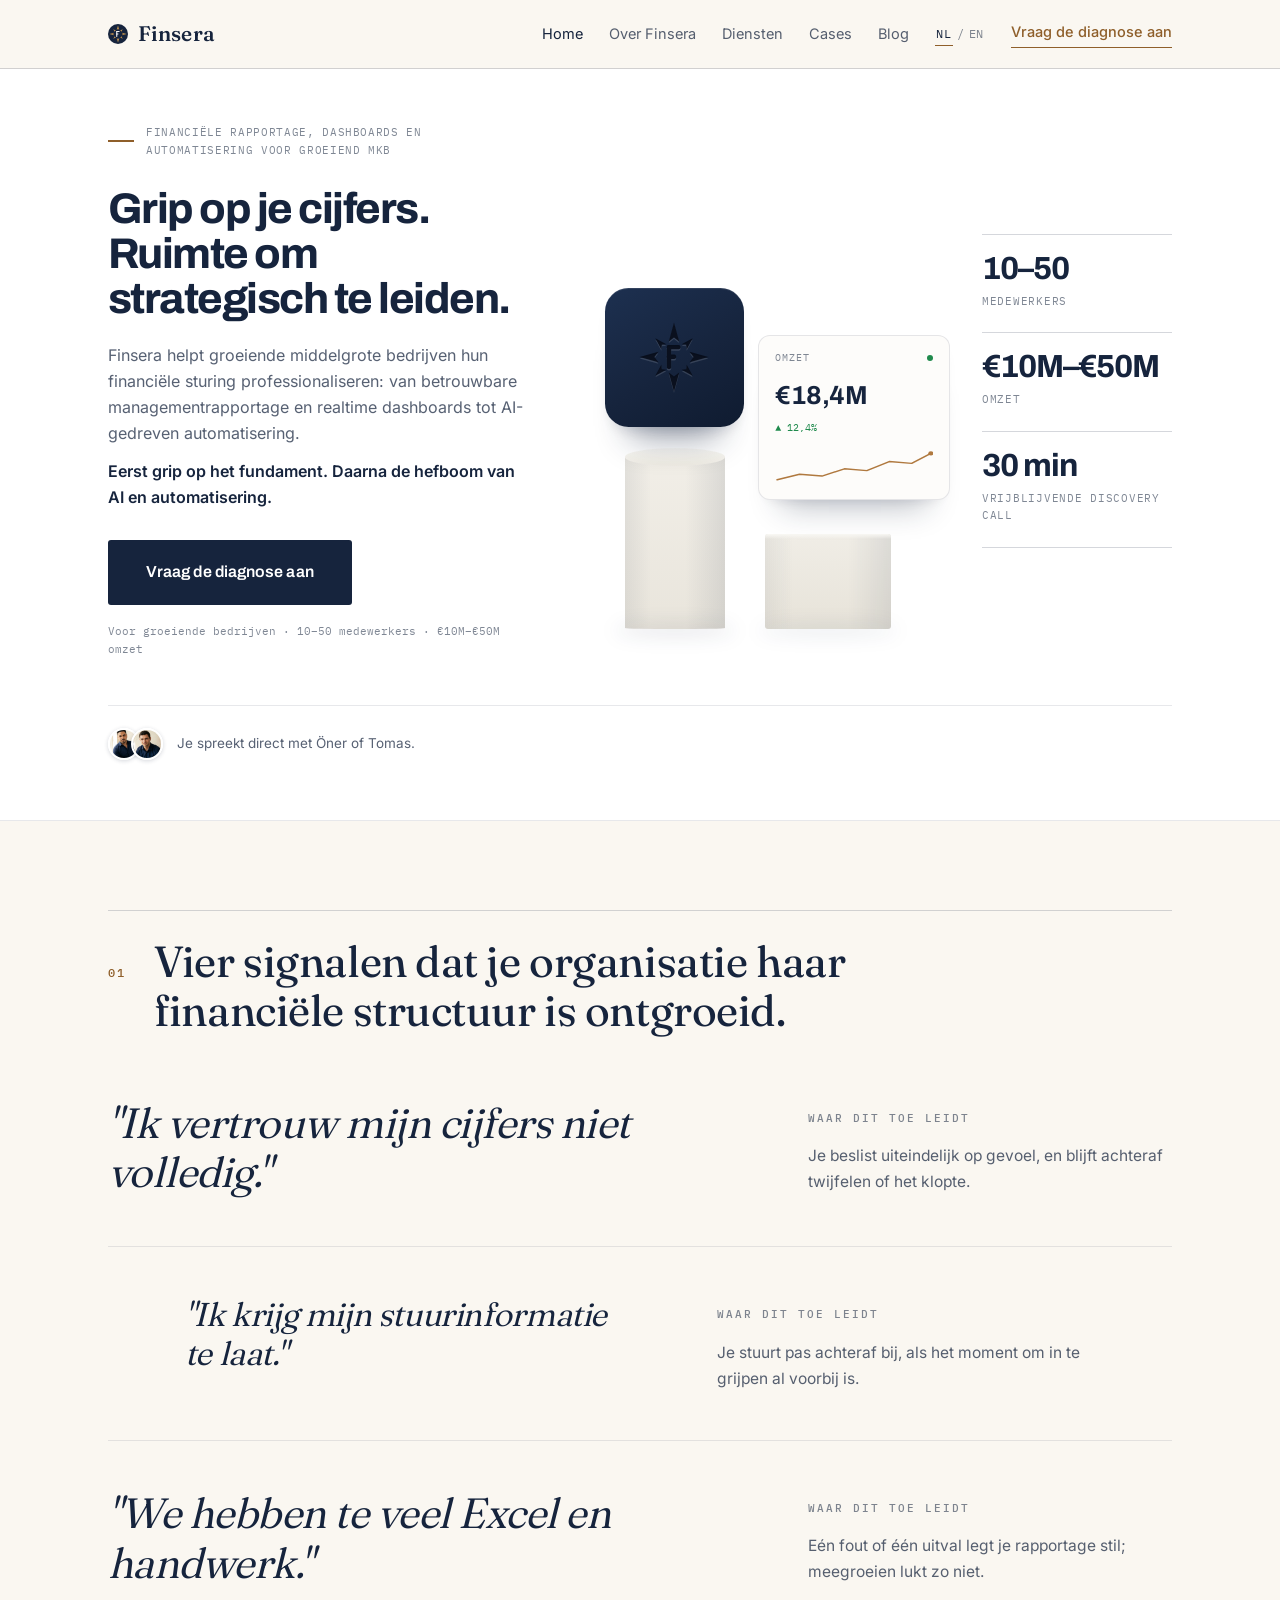
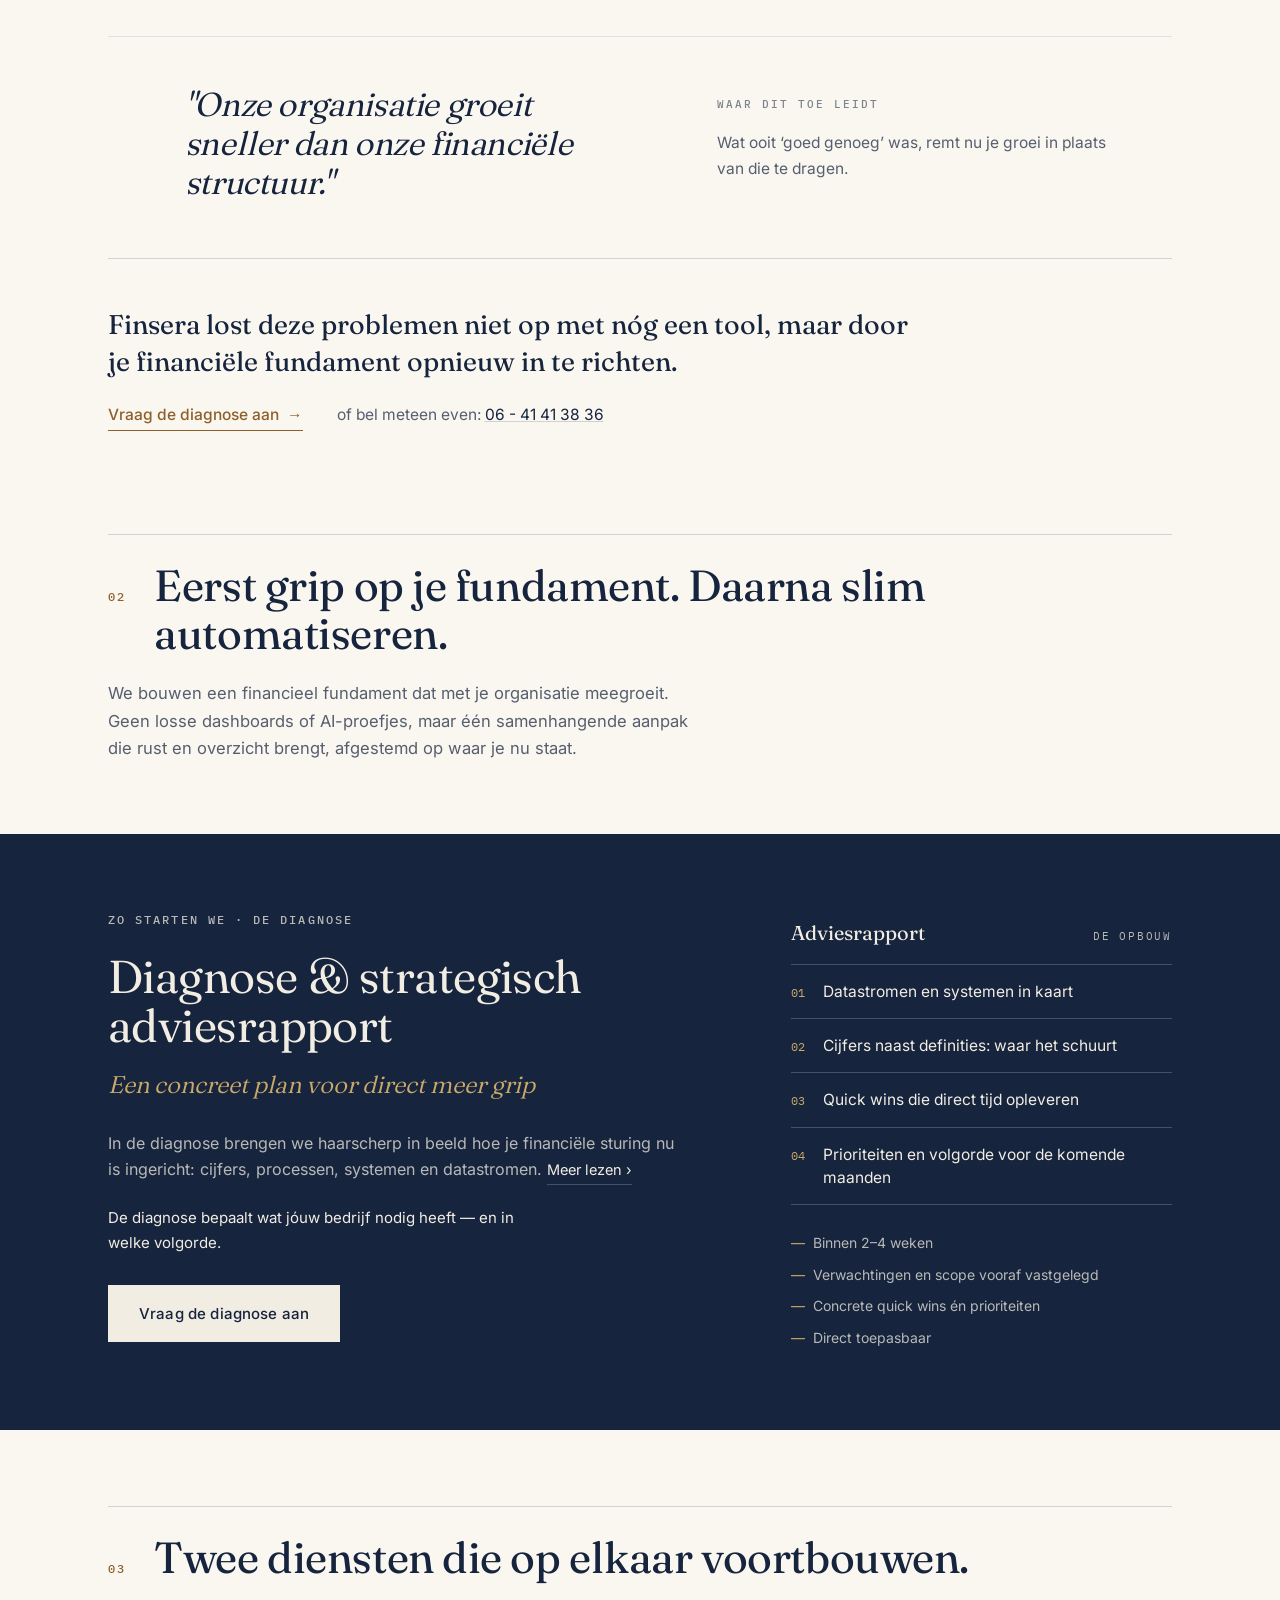
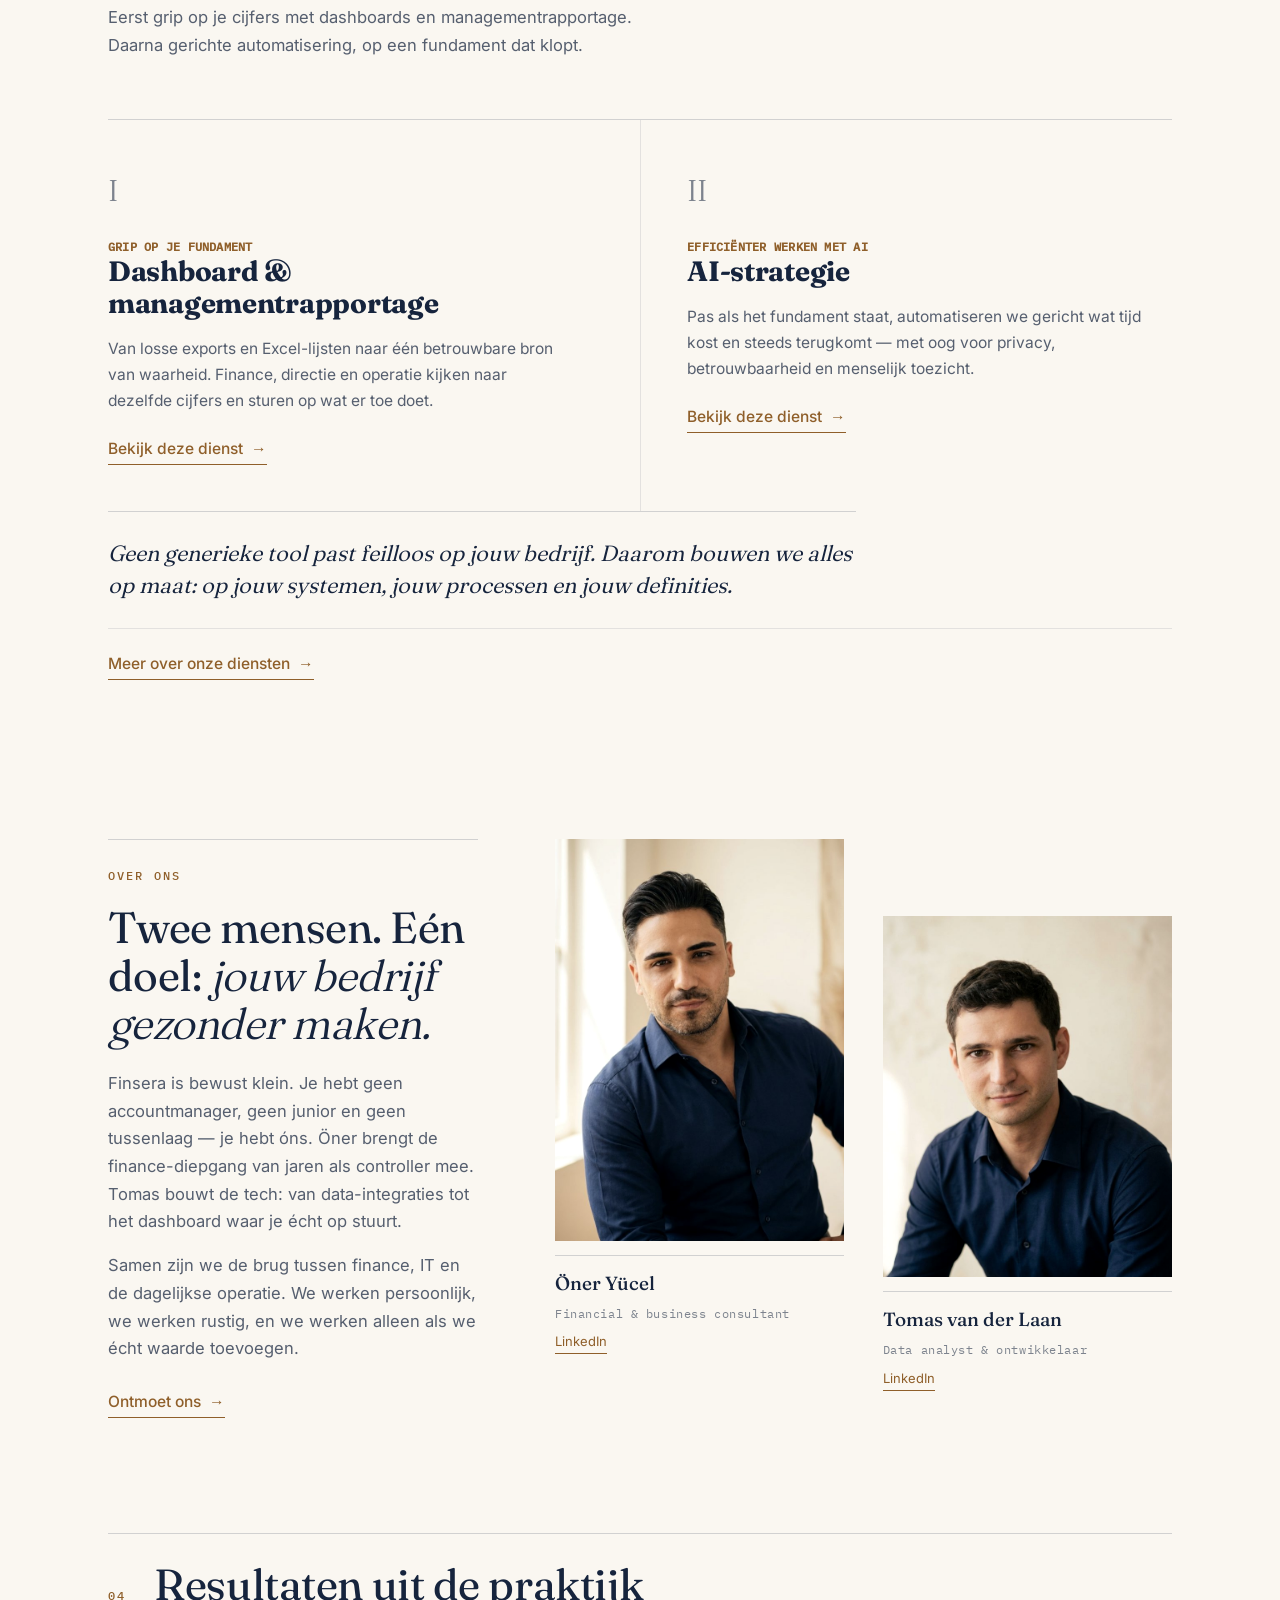
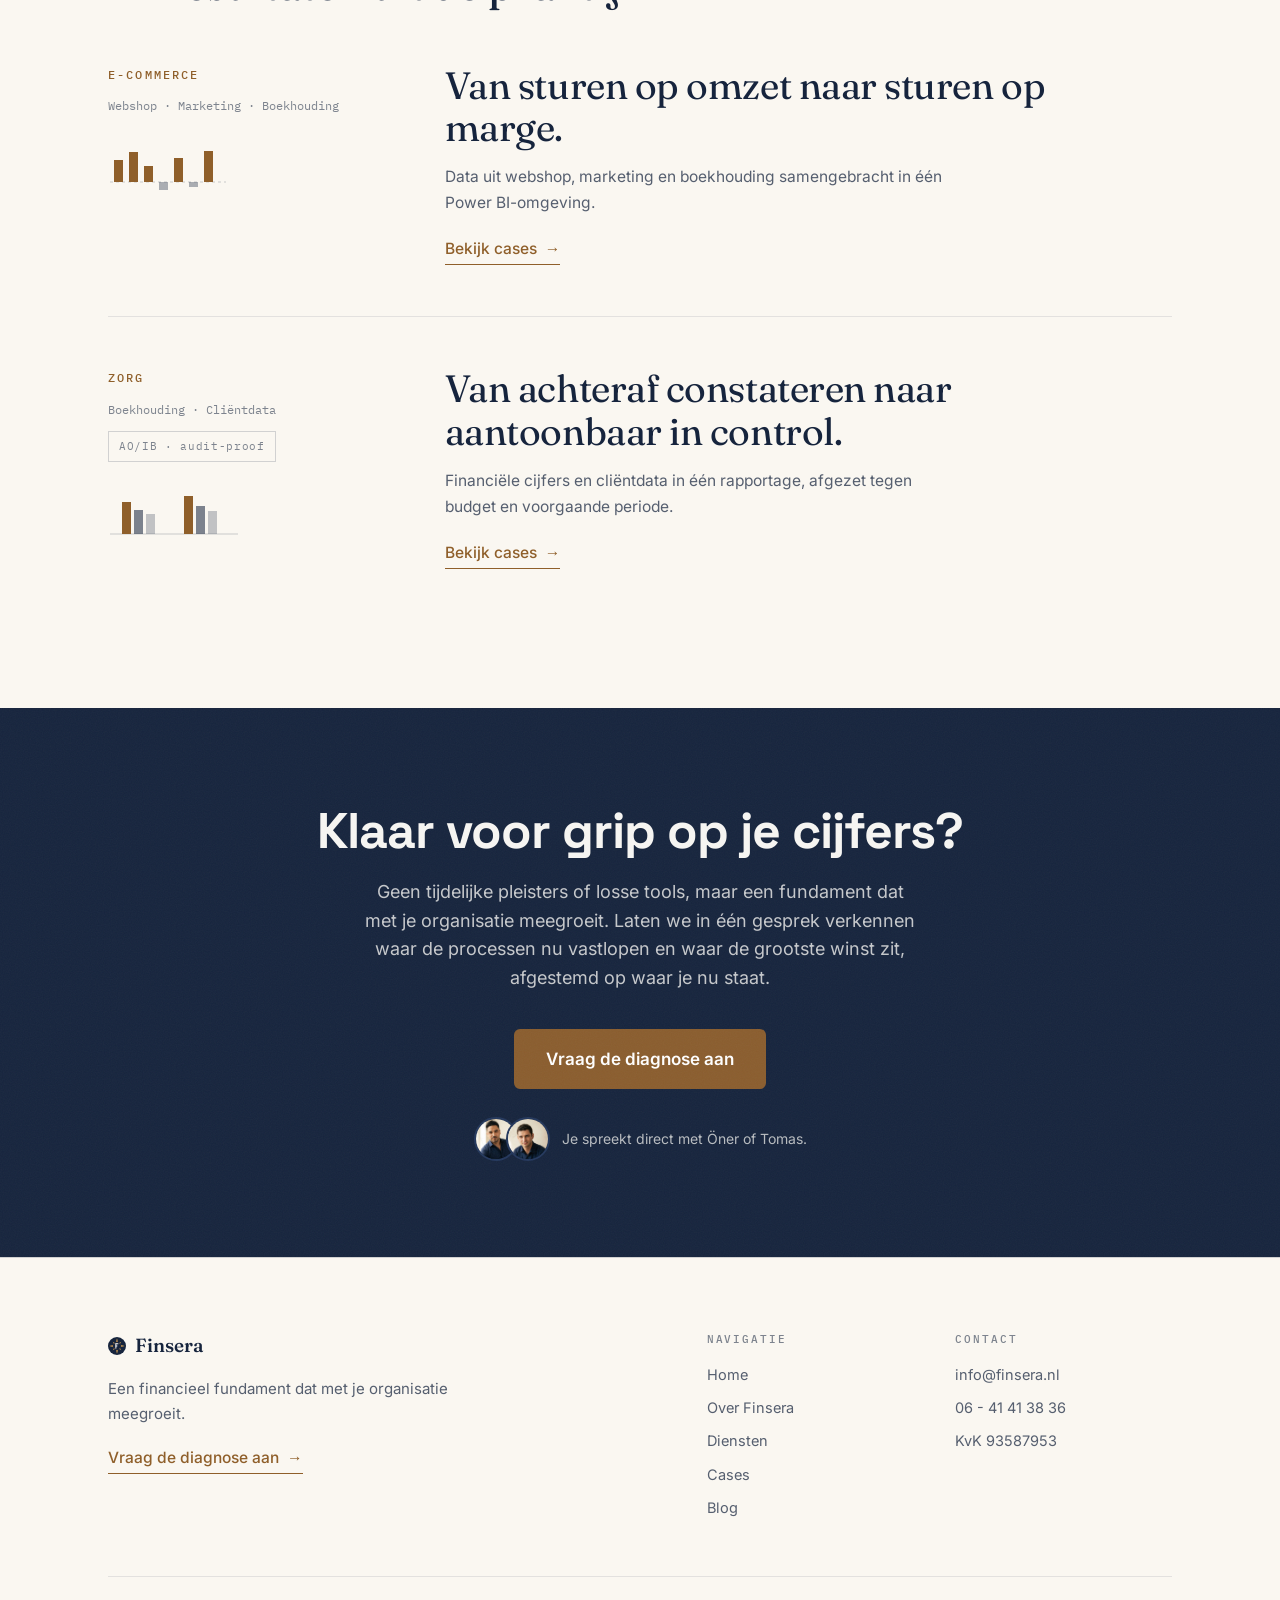
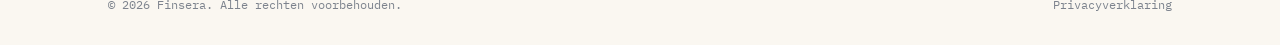
==== hero-preview/h3/index.html @ 54a98bb3 "Tijdelijke preview: vier hero-voorbeelden onder /hero-preview Losse mockups (h1 donker cinematisch, " ====
<!DOCTYPE html>
<html lang="nl">
<head>
  <meta charset="utf-8">
  <meta name="viewport" content="width=device-width, initial-scale=1">
  <title>Finsera — Grip op je cijfers. Ruimte om strategisch te leiden.</title>
  <meta name="description" content="Finsera helpt snelgroeiende middelgrote bedrijven aan echte financiële inzichtelijkheid: professionele managementrapportages, intelligente dashboards en AI-gedreven automatisering.">
  <link rel="canonical" href="https://www.finsera.nl/">
  <link rel="icon" href="favicon.svg" type="image/svg+xml">

  <!-- Open Graph / Twitter -->
  <meta property="og:type" content="website">
  <meta property="og:site_name" content="Finsera">
  <meta property="og:locale" content="nl_NL">
  <meta property="og:title" content="Finsera — Grip op je cijfers. Ruimte om strategisch te leiden.">
  <meta property="og:description" content="Boutique finance consultancy voor snelgroeiende middelgrote bedrijven. Van Excel-chaos naar realtime inzicht.">
  <meta property="og:url" content="https://www.finsera.nl/">
  <meta property="og:image" content="https://www.finsera.nl/img/og-finsera.jpg">
  <meta property="og:image:width" content="1200">
  <meta property="og:image:height" content="630">
  <meta property="og:image:alt" content="Finsera — Grip op je cijfers. Ruimte om strategisch te leiden.">
  <meta name="twitter:card" content="summary_large_image">
  <meta name="twitter:image" content="https://www.finsera.nl/img/og-finsera.jpg">

  <link rel="preload" href="fonts/Archivo-normal-400800.woff2" as="font" type="font/woff2" crossorigin>
  <link rel="preload" href="fonts/Fraunces-normal-300800.woff2" as="font" type="font/woff2" crossorigin>
  <link rel="preload" href="fonts/inter-latin.woff2" as="font" type="font/woff2" crossorigin>
  <link rel="preload" href="fonts/IBM-Plex-Mono-normal-400.woff2" as="font" type="font/woff2" crossorigin>
  <link rel="stylesheet" href="css/fonts.css">
  <link rel="stylesheet" href="css/styles.css">

  <script type="application/ld+json">
  {
    "@context": "https://schema.org",
    "@type": "ProfessionalService",
    "@id": "https://www.finsera.nl/#organisatie",
    "name": "Finsera",
    "description": "Boutique financiële procesoptimalisatie en consultancy voor snelgroeiende Nederlandse middelgrote bedrijven.",
    "url": "https://www.finsera.nl/",
    "image": "https://www.finsera.nl/img/og-finsera.jpg",
    "email": "info@finsera.nl",
    "telephone": "+31641413836",
    "identifier": { "@type": "PropertyValue", "name": "KvK", "value": "93587953" },
    "address": { "@type": "PostalAddress", "addressCountry": "NL" },
    "areaServed": { "@type": "Country", "name": "Nederland" },
    "priceRange": "$$$",
    "knowsLanguage": ["nl", "en"],
    "knowsAbout": ["Managementrapportage", "Power BI dashboards", "Financiële automatisering", "AI-strategie", "Interim controller"],
    "founder": [
      { "@type": "Person", "name": "Öner Yücel", "jobTitle": "Financial & business consultant", "sameAs": "https://www.linkedin.com/in/%C3%B6ner-y%C3%BCcel-msc-319a7a30/" },
      { "@type": "Person", "name": "Tomas van der Laan", "jobTitle": "Data analyst & ontwikkelaar", "sameAs": "https://www.linkedin.com/in/tomasvdlaan/" }
    ],
    "contactPoint": {
      "@type": "ContactPoint",
      "contactType": "sales",
      "email": "info@finsera.nl",
      "telephone": "+31641413836",
      "availableLanguage": ["nl", "en"]
    }
  }
  </script>
</head>
<body>

<a class="skip-link" href="#inhoud">Naar de inhoud</a>

<!-- ======================================================== NAV ========== -->
<nav class="nav">
  <div class="nav__inner">
    <a href="index.html" class="nav__brand">
      <img class="nav__mark" src="img/logo/finsera-merkteken.svg" alt="" width="20" height="20" onerror="this.remove()">
      <span class="nav__wordmark">Finsera</span>
    </a>

    <div class="nav__links">
      <a href="index.html" class="nav__link is-active" data-i18n="navHome">Home</a>
      <a href="Over.html" class="nav__link" data-i18n="navOver">Over Finsera</a>
      <a href="Diensten.html" class="nav__link" data-i18n="navDiensten">Diensten</a>
      <a href="Cases.html" class="nav__link" data-i18n="navCases">Cases</a>
      <a href="Blog.html" class="nav__link" data-i18n="navBlog">Blog</a>

      <div class="lang-toggle">
        <button type="button" class="lang-toggle__btn" data-lang="nl">NL</button>
        <span class="lang-toggle__sep" aria-hidden="true">/</span>
        <button type="button" class="lang-toggle__btn" data-lang="en">EN</button>
      </div>

      <a href="Contact.html" class="nav__cta" data-i18n="navCta">Vraag de diagnose aan</a>
    </div>

    <button class="nav__burger" type="button" aria-label="Menu" aria-expanded="false" data-burger>
      <svg width="22" height="22" viewBox="0 0 24 24" fill="none" stroke="currentColor" stroke-width="1.6" stroke-linecap="round"><line x1="3" y1="8" x2="21" y2="8"></line><line x1="3" y1="16" x2="21" y2="16"></line></svg>
    </button>
  </div>

  <div class="nav__mobile" data-mobile hidden>
    <a href="index.html" data-i18n="navHome">Home</a>
    <a href="Over.html" data-i18n="navOver">Over Finsera</a>
    <a href="Diensten.html" data-i18n="navDiensten">Diensten</a>
    <a href="Cases.html" data-i18n="navCases">Cases</a>
    <a href="Blog.html" data-i18n="navBlog">Blog</a>
    <div class="nav__mobile-langs">
      <button type="button" class="lang-toggle__btn" data-lang="nl">NL</button>
      <button type="button" class="lang-toggle__btn" data-lang="en">EN</button>
    </div>
    <a href="Contact.html" class="nav__mobile-cta" data-i18n="navCta">Vraag de diagnose aan</a>
  </div>
</nav>

<main id="inhoud" class="main">

  <!-- ====================================================== HERO ========= -->
  <!-- "Minimal product": drie kolommen — kop links, productobject midden,
       feiten rechts. Bijna monochroom; koper alleen als accentlijn. -->
  <header class="hero hm">
    <div class="wrap hm-grid">

      <!-- kolom 1: kop + intro + CTA -->
      <div class="hm-left">
        <p class="hm-kicker"><span class="hm-kicker-rule" aria-hidden="true"></span><span data-i18n="heroEyebrow">Financiële rapportage, dashboards en automatisering voor groeiend MKB</span></p>
        <h1 class="hm-h1">
          <span class="hm-h1-line"><span data-i18n="heroH1a">Grip op je cijfers</span></span>
          <span class="hm-h1-line"><span data-i18n="heroH1b">Ruimte om strategisch te leiden</span></span>
        </h1>
        <p class="hm-sub"><span data-i18n="heroSub">Finsera helpt groeiende middelgrote bedrijven hun financiële sturing professionaliseren: van betrouwbare managementrapportage en realtime dashboards tot AI-gedreven automatisering.</span> <strong class="hm-lead" data-i18n="heroSubLead">Eerst grip op het fundament. Daarna de hefboom van AI en automatisering.</strong></p>
        <div class="hm-actions">
          <a href="Contact.html" class="hm-btn" data-i18n="heroCta1">Vraag de diagnose aan</a>
        </div>
        <p class="hm-trust" data-i18n="heroTrust">Voor groeiende bedrijven · 10–50 medewerkers · €10M–€50M omzet</p>
      </div>

      <!-- kolom 2: productobject — tegels op sokkels, studio-stijl -->
      <div class="hm-stage" aria-hidden="true">
        <img id="heroPhoto" class="hm-photo" alt="" hidden>
        <div class="hm-scene">
          <!-- lichte tegel met mini-dashboard, zwevend boven de lage sokkel -->
          <div class="hm-tile hm-tile--dash">
            <div class="hm-dash-head"><span class="hm-dash-label" data-i18n="mOmzet">Omzet</span><span class="hm-dash-live"></span></div>
            <div class="hm-dash-kpi">&euro;18,4M</div>
            <div class="hm-dash-delta">&#9650; 12,4%</div>
            <svg class="hm-dash-spark" viewBox="0 0 148 44" preserveAspectRatio="none">
              <path d="M2 36 L23 30 L44 32 L65 24 L86 26 L107 16 L128 18 L146 7" fill="none" stroke="#B0793F" stroke-width="1.6" stroke-linecap="round" stroke-linejoin="round"/>
              <circle cx="146" cy="7" r="2.4" fill="#B0793F"/>
            </svg>
          </div>
          <!-- navy Finsera-tegel met gegraveerd kompas-merkteken -->
          <div class="hm-tile hm-tile--brand">
            <span class="hm-mark hm-mark--lo"></span>
            <span class="hm-mark hm-mark--hi"></span>
          </div>
          <!-- sokkels -->
          <div class="hm-plinth hm-plinth--tall"></div>
          <div class="hm-plinth hm-plinth--low"></div>
          <span class="hm-ground hm-ground--a"></span>
          <span class="hm-ground hm-ground--b"></span>
        </div>
      </div>

      <!-- kolom 3: feiten, groot en nuchter -->
      <div class="hm-facts">
        <div class="hm-fact">
          <span class="hm-fact-num">10&#8211;50</span>
          <span class="hm-fact-cap" data-i18n="factEmpCap">medewerkers</span>
        </div>
        <div class="hm-fact">
          <span class="hm-fact-num">&euro;10M&#8211;&euro;50M</span>
          <span class="hm-fact-cap" data-i18n="factRevCap">omzet</span>
        </div>
        <div class="hm-fact">
          <span class="hm-fact-num">30 min</span>
          <span class="hm-fact-cap" data-i18n="factCallCap">vrijblijvende discovery call</span>
        </div>
      </div>

      <!-- onderregel: direct contact, eerlijk -->
      <div class="hm-who">
        <span class="hm-who-avatars" aria-hidden="true"><img src="img/team/oner-yucel.jpg" alt="" width="64" height="64" decoding="async" onerror="this.remove()"><img src="img/team/tomas-van-der-laan.jpg" alt="" width="64" height="64" decoding="async" onerror="this.remove()"></span>
        <span class="hm-who-text" data-i18n="ctaWho">Je spreekt direct met Öner of Tomas.</span>
      </div>

    </div>
  </header>


  <!-- ================================================ PAIN POINTS ======== -->
  <section class="pain">
    <div class="wrap">
      <div class="sect-head">
        <span class="sect-num">01</span>
        <h2 class="sect-h2" data-i18n="painHeading">Vier signalen dat je organisatie haar financiële structuur is ontgroeid.</h2>
      </div>

      <!-- js/app.js vult dit met vier citaten; de CSS zet ze als royale
           serif-citaten, afwisselend groot en klein, met hairlines. -->
      <div class="pain__list" id="painList"></div>

      <div class="pain__bridge">
        <p class="pain__bridge-text" data-i18n="bridge">Finsera lost deze problemen niet op met nóg een tool, maar door je financiële fundament opnieuw in te richten.</p>
        <div class="pain__bridge-acties">
          <a href="Contact.html" class="link-arrow"><span data-i18n="cta">Vraag de diagnose aan</span> <span aria-hidden="true">&rarr;</span></a>
          <span class="pain__bridge-alt"><span data-i18n="bridgeAlt">of bel meteen even:</span> <a href="tel:+31641413836">06&nbsp;-&nbsp;41&nbsp;41&nbsp;38&nbsp;36</a></span>
        </div>
      </div>
    </div>
  </section>

  <!-- ============================================ AANPAK + DIAGNOSE ====== -->
  <section id="oplossing" class="sol">
    <div class="wrap">
      <div class="sect-head">
        <span class="sect-num">02</span>
        <h2 class="sect-h2" data-i18n="aanpakHeading">Eerst grip op je fundament. Daarna slim automatiseren.</h2>
      </div>
      <p class="sect-intro" data-i18n="aanpakIntro">We bouwen een financieel fundament dat met je organisatie meegroeit. Geen losse dashboards of AI-proefjes, maar één samenhangende aanpak die rust en overzicht brengt, afgestemd op waar je nu staat.</p>
    </div>

    <!-- de navy diagnose-band -->
    <div class="diag">
      <div class="wrap diag__grid">
        <div class="diag__main">
          <p class="diag__kicker" data-i18n="diagEyebrowTop">Zo starten we · de diagnose</p>
          <h3 class="diag__title" data-i18n="diagTitle">Diagnose &amp; strategisch adviesrapport</h3>
          <p class="diag__benefit" data-i18n="diagBenefit">Een concreet plan voor direct meer grip</p>
          <p class="diag__body"><span data-i18n="diagBodyShort">In de diagnose brengen we haarscherp in beeld hoe je financiële sturing nu is ingericht: cijfers, processen, systemen en datastromen.</span><span class="diag__more" id="diagMore" hidden> <span data-i18n="diagBodyMore">We leggen de huidige situatie naast de gewenste, en laten zien waar het schuurt, wat dat kost en hoe dashboard en managementrapportage beter aansluiten op je doelen. Geen dik rapport voor in de la, maar een direct toepasbaar plan waar finance, directie en IT meteen mee verder kunnen.</span></span> <button type="button" class="diag__readmore" id="diagToggle">Meer lezen ›</button></p>
          <p class="diag__bespoke" data-i18n="diagBespoke">De diagnose bepaalt wat jóuw bedrijf nodig heeft — en in welke volgorde.</p>
          <a href="Contact.html" class="btn btn--paper" data-i18n="diagCta">Vraag de diagnose aan</a>
        </div>

        <div class="diag__side">
          <div class="diag__report-head">
            <span class="diag__report-label" data-i18n="diagReportLabel">Adviesrapport</span>
            <span class="diag__report-sub" data-i18n="diagReportSub">De opbouw</span>
          </div>
          <ol class="diag__toc">
            <li data-i18n="diagToc1">Datastromen en systemen in kaart</li>
            <li data-i18n="diagToc2">Cijfers naast definities: waar het schuurt</li>
            <li data-i18n="diagToc3">Quick wins die direct tijd opleveren</li>
            <li data-i18n="diagToc4">Prioriteiten en volgorde voor de komende maanden</li>
          </ol>
          <ul class="diag__checks">
            <li data-i18n="diagCheck1">Binnen 2–4 weken</li>
            <li data-i18n="diagCheck2">Verwachtingen en scope vooraf vastgelegd</li>
            <li data-i18n="diagCheck3">Concrete quick wins én prioriteiten</li>
            <li data-i18n="diagCheck4">Direct toepasbaar</li>
          </ul>
        </div>
      </div>
    </div>
  </section>

  <!-- ========================================== DIENSTEN ================= -->
  <section id="diensten" class="svc">
    <div class="wrap">
      <div class="sect-head">
        <span class="sect-num">03</span>
        <h2 class="sect-h2" data-i18n="dienstenHeading">Twee diensten die op elkaar voortbouwen.</h2>
      </div>
      <p class="sect-intro" data-i18n="svcShortIntro">Eerst grip op je cijfers met dashboards en managementrapportage. Daarna gerichte automatisering, op een fundament dat klopt.</p>

      <div class="svc__cols">
        <a class="svc__item" href="Diensten.html#dashboard">
          <span class="svc__num">I</span>
          <span class="svc__tag" data-i18n="svc1Benefit">Grip op je fundament</span>
          <h3 class="svc__title" data-i18n="svc1Title">Dashboard &amp; managementrapportage</h3>
          <p class="svc__text" data-i18n="svc1Short">Van losse exports en Excel-lijsten naar één betrouwbare bron van waarheid. Finance, directie en operatie kijken naar dezelfde cijfers en sturen op wat er toe doet.</p>
          <span class="svc__more link-arrow"><span data-i18n="svc1More">Bekijk deze dienst</span> <span aria-hidden="true">&rarr;</span></span>
        </a>
        <a class="svc__item" href="Diensten.html#ai">
          <span class="svc__num">II</span>
          <span class="svc__tag" data-i18n="svc2Benefit">Efficiënter werken met AI</span>
          <h3 class="svc__title" data-i18n="svc2Title">AI-strategie</h3>
          <p class="svc__text" data-i18n="svc2Short">Pas als het fundament staat, automatiseren we gericht wat tijd kost en steeds terugkomt — met oog voor privacy, betrouwbaarheid en menselijk toezicht.</p>
          <span class="svc__more link-arrow"><span data-i18n="svc2More">Bekijk deze dienst</span> <span aria-hidden="true">&rarr;</span></span>
        </a>
      </div>

      <p class="svc__bespoke" data-i18n="svcBespoke">Geen generieke tool past feilloos op jouw bedrijf. Daarom bouwen we alles op maat: op jouw systemen, jouw processen en jouw definities.</p>
      <p class="svc__foot"><a href="Diensten.html" class="link-arrow"><span data-i18n="svcMore">Meer over onze diensten</span> <span aria-hidden="true">&rarr;</span></a></p>
    </div>
  </section>

  <!-- ====================================================== TEAM ========= -->
  <section class="team">
    <div class="wrap team__layout">
      <div class="team__intro">
        <span class="sect-num team__num" data-i18n="teamEyebrow">Over ons</span>
        <h2 class="team__h2"><span data-i18n="teamTitleA">Twee mensen. Eén doel:</span> <em data-i18n="teamTitleB">jouw bedrijf gezonder maken.</em></h2>
        <p data-i18n="teamIntro1">Finsera is bewust klein. Je hebt geen accountmanager, geen junior en geen tussenlaag — je hebt óns. Öner brengt de finance-diepgang van jaren als controller mee. Tomas bouwt de tech: van data-integraties tot het dashboard waar je écht op stuurt.</p>
        <p data-i18n="teamIntro2">Samen zijn we de brug tussen finance, IT en de dagelijkse operatie. We werken persoonlijk, we werken rustig, en we werken alleen als we écht waarde toevoegen.</p>
        <a href="Over.html" class="link-arrow team__cta"><span data-i18n="teamCta">Ontmoet ons</span> <span aria-hidden="true">&rarr;</span></a>
      </div>

      <div class="team__people">
        <figure class="team__person team__person--a">
          <img class="team__photo" src="img/team/oner-yucel.jpg" alt="Portret van Öner Yücel" width="640" height="800" decoding="async" onerror="this.remove()">
          <figcaption class="team__caption">
            <span class="team__name">Öner Yücel</span>
            <span class="team__role" data-i18n="teamRole1">Financial &amp; business consultant</span>
            <a class="team__link" href="https://www.linkedin.com/in/%C3%B6ner-y%C3%BCcel-msc-319a7a30/" target="_blank" rel="noopener" aria-label="Öner Yücel op LinkedIn"><span data-i18n="teamLinkedin">LinkedIn</span></a>
          </figcaption>
        </figure>
        <figure class="team__person team__person--b">
          <img class="team__photo" src="img/team/tomas-van-der-laan.jpg" alt="Portret van Tomas van der Laan" width="640" height="800" decoding="async" onerror="this.remove()">
          <figcaption class="team__caption">
            <span class="team__name">Tomas van der Laan</span>
            <span class="team__role" data-i18n="teamRole2">Data analyst &amp; ontwikkelaar</span>
            <a class="team__link" href="https://www.linkedin.com/in/tomasvdlaan/" target="_blank" rel="noopener" aria-label="Tomas van der Laan op LinkedIn"><span data-i18n="teamLinkedin">LinkedIn</span></a>
          </figcaption>
        </figure>
      </div>
    </div>
  </section>

  <!-- ====================================================== CASES ======== -->
  <section class="cases">
    <div class="wrap">
      <div class="sect-head">
        <span class="sect-num">04</span>
        <h2 class="sect-h2" data-i18n="casesTitle">Resultaten uit de praktijk</h2>
      </div>

      <div class="cases__list">
        <article class="case">
          <div class="case__meta">
            <span class="case__tag" data-i18n="case1Tag">E-commerce</span>
            <span class="case__srcs"><span data-i18n="case1Chip1">Webshop</span> · <span data-i18n="case1Chip2">Marketing</span> · <span data-i18n="case1Chip3">Boekhouding</span></span>
            <svg class="case__viz" viewBox="0 0 132 56" aria-hidden="true"><line x1="2" y1="40" x2="118" y2="40" stroke="rgba(22,36,61,0.22)" stroke-width="1" stroke-dasharray="3 3"/><rect x="6" y="18" width="9" height="22" fill="#8F5F2A"/><rect x="21" y="10" width="9" height="30" fill="#8F5F2A"/><rect x="36" y="24" width="9" height="16" fill="#8F5F2A"/><rect x="51" y="40" width="9" height="8" fill="rgba(22,36,61,0.35)"/><rect x="66" y="16" width="9" height="24" fill="#8F5F2A"/><rect x="81" y="40" width="9" height="5" fill="rgba(22,36,61,0.35)"/><rect x="96" y="9" width="9" height="31" fill="#8F5F2A"/></svg>
          </div>
          <div class="case__body">
            <h3 class="case__title" data-i18n="case1Title">Van sturen op omzet naar sturen op marge.</h3>
            <p class="case__result" data-i18n="case1Result">Data uit webshop, marketing en boekhouding samengebracht in één Power BI-omgeving.</p>
            <a href="Cases.html" class="link-arrow"><span data-i18n="casesRead">Bekijk cases</span> <span aria-hidden="true">&rarr;</span></a>
          </div>
        </article>

        <article class="case">
          <div class="case__meta">
            <span class="case__tag" data-i18n="case2Tag">Zorg</span>
            <span class="case__srcs"><span data-i18n="case2Chip1">Boekhouding</span> · <span data-i18n="case2Chip2">Cliëntdata</span></span>
            <span class="case__badge" data-i18n="case2Badge">AO/IB · audit-proof</span>
            <svg class="case__viz" viewBox="0 0 132 56" aria-hidden="true"><line x1="2" y1="48" x2="130" y2="48" stroke="rgba(22,36,61,0.22)" stroke-width="1"/><rect x="14" y="16" width="9" height="32" fill="#8F5F2A"/><rect x="26" y="24" width="9" height="24" fill="rgba(22,36,61,0.55)"/><rect x="38" y="28" width="9" height="20" fill="rgba(22,36,61,0.25)"/><rect x="76" y="10" width="9" height="38" fill="#8F5F2A"/><rect x="88" y="20" width="9" height="28" fill="rgba(22,36,61,0.55)"/><rect x="100" y="25" width="9" height="23" fill="rgba(22,36,61,0.25)"/></svg>
          </div>
          <div class="case__body">
            <h3 class="case__title" data-i18n="case2Title">Van achteraf constateren naar aantoonbaar in control.</h3>
            <p class="case__result" data-i18n="case2Result">Financiële cijfers en cliëntdata in één rapportage, afgezet tegen budget en voorgaande periode.</p>
            <a href="Cases.html" class="link-arrow"><span data-i18n="casesRead">Bekijk cases</span> <span aria-hidden="true">&rarr;</span></a>
          </div>
        </article>
      </div>
    </div>
  </section>

  <!-- ====================================================== CTA ========== -->
  <!-- Slot-CTA: exact overgenomen van de hoofdversie (vaste keuze van de eigenaar).
       Gescopede ctax-klassen zodat de variant-stijlen dit blok niet raken. -->
  <section class="ctax">
    <div class="ctax__box">
      <div class="ctax__inner">
        <h2 data-i18n="ctaTitle">Klaar voor grip op je cijfers?</h2>
        <p data-i18n="ctaText">Geen tijdelijke pleisters of losse tools, maar een fundament dat met je organisatie meegroeit. Laten we in één gesprek verkennen waar de processen nu vastlopen en waar de grootste winst zit, afgestemd op waar je nu staat.</p>
        <a href="Contact.html" class="ctax__btn" data-i18n="cta">Vraag de diagnose aan</a>
        <div class="ctax__who">
          <span class="ctax__who-avatars" aria-hidden="true"><img src="img/team/oner-yucel.jpg" alt="" width="88" height="88" decoding="async"><img src="img/team/tomas-van-der-laan.jpg" alt="" width="88" height="88" decoding="async"></span>
          <span data-i18n="ctaWho">Je spreekt direct met Öner of Tomas.</span>
        </div>
      </div>
    </div>
  </section>

</main>

<!-- ======================================================= FOOTER ======== -->
<footer class="footer">
  <div class="wrap">
    <div class="footer__top">
      <div class="footer__brand">
        <div class="footer__brand-row">
          <img class="footer__mark" src="img/logo/finsera-merkteken.svg" alt="" width="18" height="18" onerror="this.remove()">
          <span class="footer__wordmark">Finsera</span>
        </div>
        <p class="footer__tagline" data-i18n="footTagline">Een financieel fundament dat met je organisatie meegroeit.</p>
        <a href="Contact.html" class="link-arrow"><span data-i18n="cta">Vraag de diagnose aan</span> <span aria-hidden="true">&rarr;</span></a>
      </div>
      <div class="footer__cols">
        <div>
          <div class="footer__col-title" data-i18n="footNav">Navigatie</div>
          <div class="footer__col-links">
            <a href="index.html" data-i18n="navHome">Home</a>
            <a href="Over.html" data-i18n="navOver">Over Finsera</a>
            <a href="Diensten.html" data-i18n="navDiensten">Diensten</a>
            <a href="Cases.html">Cases</a>
            <a href="Blog.html">Blog</a>
          </div>
        </div>
        <div>
          <div class="footer__col-title">Contact</div>
          <div class="footer__col-links">
            <a href="mailto:info@finsera.nl">info@finsera.nl</a>
            <a href="tel:+31641413836">06 - 41 41 38 36</a>
            <span>KvK 93587953</span>
          </div>
        </div>
      </div>
    </div>
    <div class="footer__bottom">
      <span>© 2026 Finsera. <span data-i18n="footRights">Alle rechten voorbehouden.</span></span>
      <a href="Privacyverklaring.html" data-i18n="footPrivacy">Privacyverklaring</a>
    </div>
  </div>
</footer>

<script src="js/reveal.js"></script>
<script src="js/app.js"></script>
<!-- Vercel Web Analytics: cookieloos en geaggregeerd, dus geen cookiebanner nodig.
     Aanzetten in Vercel: Project -> Analytics. Zonder dat blijft dit een 404 zonder effect. -->
<script defer src="/_vercel/insights/script.js"></script>
</body>
</html>
---- hero-preview/h3/css/fonts.css ----
/* ==========================================================================
   Finsera — self-hosted webfonts.

   Eerder werden Space Grotesk en Inter bij Google opgehaald, waarmee het
   IP-adres van elke bezoeker naar Google ging. Dat is in Nederland een
   bekend AVG-pijnpunt. De bestanden staan nu in /fonts en verlaten het
   eigen domein niet meer.

   Beide families worden door Google als variabel font geleverd: één
   bestand per subset dekt alle gewichten, vandaar de font-weight-ranges.
   Alleen latin en latin-ext zijn meegenomen — genoeg voor Nederlands,
   Engels en namen als Öner Yücel.
   ========================================================================== */

/* ------------------------------------------------------------ Inter ----- */
@font-face {
  font-family: 'Inter';
  font-style: normal;
  font-weight: 100 900;
  font-display: swap;
  src: url('../fonts/inter-latin.woff2') format('woff2');
  unicode-range: U+0000-00FF, U+0131, U+0152-0153, U+02BB-02BC, U+02C6, U+02DA, U+02DC, U+0304, U+0308, U+0329, U+2000-206F, U+20AC, U+2122, U+2191, U+2193, U+2212, U+2215, U+FEFF, U+FFFD;
}
@font-face {
  font-family: 'Inter';
  font-style: normal;
  font-weight: 100 900;
  font-display: swap;
  src: url('../fonts/inter-latin-ext.woff2') format('woff2');
  unicode-range: U+0100-02BA, U+02BD-02C5, U+02C7-02CC, U+02CE-02D7, U+02DD-02FF, U+0304, U+0308, U+0329, U+1D00-1DBF, U+1E00-1E9F, U+1EF2-1EFF, U+2020, U+20A0-20AB, U+20AD-20C0, U+2113, U+2C60-2C7F, U+A720-A7FF;
}

/* --------------------------------------------------- Space Grotesk ------ */
@font-face {
  font-family: 'Space Grotesk';
  font-style: normal;
  font-weight: 300 700;
  font-display: swap;
  src: url('../fonts/space-grotesk-latin.woff2') format('woff2');
  unicode-range: U+0000-00FF, U+0131, U+0152-0153, U+02BB-02BC, U+02C6, U+02DA, U+02DC, U+0304, U+0308, U+0329, U+2000-206F, U+20AC, U+2122, U+2191, U+2193, U+2212, U+2215, U+FEFF, U+FFFD;
}
@font-face {
  font-family: 'Space Grotesk';
  font-style: normal;
  font-weight: 300 700;
  font-display: swap;
  src: url('../fonts/space-grotesk-latin-ext.woff2') format('woff2');
  unicode-range: U+0100-02BA, U+02BD-02C5, U+02C7-02CC, U+02CE-02D7, U+02DD-02FF, U+0304, U+0308, U+0329, U+1D00-1DBF, U+1E00-1E9F, U+1EF2-1EFF, U+2020, U+20A0-20AB, U+20AD-20C0, U+2113, U+2C60-2C7F, U+A720-A7FF;
}

/* ------------------------------------------------------- Fraunces ------- */
/* Display-serif van de "kantoor/jaarverslag"-richting. Variabel font,
   alleen latin-subset — dekt Nederlands en Engels; Öner valt binnen
   latin (U+00D6). Zelfde AVG-afweging als hierboven: self-hosted. */
@font-face {
  font-family: 'Fraunces';
  font-style: normal;
  font-weight: 300 800;
  font-display: swap;
  src: url('../fonts/Fraunces-normal-300800.woff2') format('woff2');
}

/* -------------------------------------------------- IBM Plex Mono ------- */
/* Voor kleine labels, nummers en cijferregels. */
@font-face {
  font-family: 'IBM Plex Mono';
  font-style: normal;
  font-weight: 400;
  font-display: swap;
  src: url('../fonts/IBM-Plex-Mono-normal-400.woff2') format('woff2');
}
@font-face {
  font-family: 'IBM Plex Mono';
  font-style: normal;
  font-weight: 500;
  font-display: swap;
  src: url('../fonts/IBM-Plex-Mono-normal-500.woff2') format('woff2');
}

/* --------------------------------------------------------- Archivo ------ */
@font-face {
  font-family: 'Archivo';
  font-style: normal;
  font-weight: 400 800;
  font-display: swap;
  src: url('../fonts/Archivo-normal-400800.woff2') format('woff2');
}
---- hero-preview/h3/css/styles.css ----
/* ==========================================================================
   Finsera — "kantoor / jaarverslag" richting.
   Editorial serif: Fraunces voor display, Inter voor lopende tekst,
   IBM Plex Mono voor kleine labels en cijfers. Warm papierwit als grond,
   inkt-navy als anker, koper alleen als spaarzaam accent (links, één regel).
   ========================================================================== */

/* ------------------------------------------------------------ tokens ---- */
:root {
  --paper: #FAF7F1;          /* warm ivoor */
  --paper-deep: #F3EEE4;     /* iets dieper papier, voor banden op papier */
  --ink: #16243D;            /* inkt-navy */
  --ink-70: rgba(22, 36, 61, 0.72);
  --ink-55: rgba(22, 36, 61, 0.55);
  --hair: rgba(22, 36, 61, 0.18);
  --hair-soft: rgba(22, 36, 61, 0.10);
  --copper: #8F5F2A;         /* koper, donker genoeg voor tekst op papier */
  --navy-band: #16243D;
  --band-paper: #F2EDE3;     /* papierkleur óp navy */
  --band-paper-70: rgba(242, 237, 227, 0.74);
  --band-hair: rgba(242, 237, 227, 0.22);
  --gold-soft: #C9A96A;      /* accentregel op navy */
  --serif: 'Fraunces', Georgia, 'Times New Roman', serif;
  --sans: 'Inter', 'Helvetica Neue', Arial, sans-serif;
  --mono: 'IBM Plex Mono', 'Courier New', monospace;
  --wrap: 1160px;
  --pad: clamp(20px, 4vw, 48px);
}

/* ------------------------------------------------------------ base ------ */
* { margin: 0; padding: 0; box-sizing: border-box; }
html { scroll-behavior: smooth; }
body {
  font-family: var(--sans);
  font-size: 16.5px;
  line-height: 1.68;
  color: var(--ink);
  background: var(--paper);
  -webkit-font-smoothing: antialiased;
  text-rendering: optimizeLegibility;
}
img { max-width: 100%; height: auto; display: block; }
a { color: inherit; }
button { font: inherit; color: inherit; background: none; border: 0; cursor: pointer; }

.wrap {
  max-width: var(--wrap);
  margin: 0 auto;
  padding-left: var(--pad);
  padding-right: var(--pad);
}

.skip-link {
  position: absolute; left: -9999px; top: 0;
  background: var(--ink); color: var(--paper); padding: 10px 16px; z-index: 100;
}
.skip-link:focus { left: 0; }

::selection { background: rgba(143, 95, 42, 0.22); }

/* shared pieces ---------------------------------------------------------- */
.sect-num {
  font-family: var(--mono);
  font-size: 12px;
  font-weight: 500;
  letter-spacing: 0.18em;
  text-transform: uppercase;
  color: var(--copper);
}
.sect-head {
  display: flex;
  align-items: baseline;
  gap: 28px;
  padding-top: 26px;
  border-top: 1px solid var(--hair);
}
.sect-h2 {
  font-family: var(--serif);
  font-weight: 420;
  font-size: clamp(28px, 3.4vw, 44px);
  line-height: 1.12;
  letter-spacing: -0.01em;
  max-width: 20em;
}
.sect-intro {
  max-width: 58ch;
  margin-top: 22px;
  color: var(--ink-70);
}

.link-arrow {
  display: inline-flex;
  align-items: baseline;
  gap: 8px;
  font-size: 15.5px;
  font-weight: 500;
  color: var(--copper);
  text-decoration: none;
  border-bottom: 1px solid currentColor;
  padding-bottom: 2px;
  transition: opacity 0.15s ease;
}
.link-arrow:hover { opacity: 0.72; }

.btn {
  display: inline-block;
  background: var(--ink);
  color: var(--paper);
  font-size: 15px;
  font-weight: 500;
  letter-spacing: 0.01em;
  text-decoration: none;
  padding: 15px 30px;
  border: 1px solid var(--ink);
  transition: background 0.15s ease, color 0.15s ease;
}
.btn:hover { background: transparent; color: var(--ink); }
.btn--paper {
  background: var(--band-paper);
  color: var(--ink);
  border-color: var(--band-paper);
}
.btn--paper:hover { background: transparent; color: var(--band-paper); }

/* ------------------------------------------------------------ nav ------- */
.nav {
  position: sticky;
  top: 0;
  z-index: 50;
  background: rgba(250, 247, 241, 0.94);
  backdrop-filter: blur(6px);
  border-bottom: 1px solid var(--hair);
}
.nav__inner {
  max-width: var(--wrap);
  margin: 0 auto;
  padding: 0 var(--pad);
  height: 68px;
  display: flex;
  align-items: center;
  justify-content: space-between;
  gap: 24px;
}
.nav__brand {
  display: flex;
  align-items: center;
  gap: 10px;
  text-decoration: none;
}
.nav__wordmark {
  font-family: var(--serif);
  font-weight: 560;
  font-size: 21px;
  letter-spacing: 0.005em;
}
.nav__links {
  display: flex;
  align-items: center;
  gap: 26px;
}
.nav__link {
  font-size: 14.5px;
  text-decoration: none;
  color: var(--ink-70);
}
.nav__link:hover { color: var(--ink); }
.nav__link.is-active { color: var(--ink); }
.lang-toggle {
  display: flex;
  align-items: center;
  gap: 4px;
  font-family: var(--mono);
  font-size: 11.5px;
  color: var(--ink-55);
}
.lang-toggle__btn {
  font-family: var(--mono);
  font-size: 11.5px;
  letter-spacing: 0.06em;
  color: var(--ink-55);
  padding: 2px 1px;
}
.lang-toggle__btn.is-on { color: var(--ink); border-bottom: 1px solid var(--copper); }
.nav__cta {
  font-size: 14.5px;
  font-weight: 500;
  color: var(--copper);
  text-decoration: none;
  border-bottom: 1px solid currentColor;
  padding-bottom: 2px;
}
.nav__cta:hover { opacity: 0.72; }
.nav__burger { display: none; color: var(--ink); padding: 8px; }
.nav__mobile {
  display: none;
  flex-direction: column;
  border-top: 1px solid var(--hair);
  padding: 10px var(--pad) 26px;
  background: var(--paper);
}
.nav__mobile a {
  text-decoration: none;
  padding: 13px 0;
  border-bottom: 1px solid var(--hair-soft);
  font-size: 16px;
}
.nav__mobile-langs { display: flex; gap: 16px; padding: 14px 0; }
.nav__mobile-cta { color: var(--copper); font-weight: 500; border-bottom: 0 !important; }
.nav__mobile:not([hidden]) { display: flex; }

/* ------------------------------------------------------------ hero ------ */
.hero { padding: clamp(40px, 6vh, 72px) 0 clamp(56px, 8vw, 96px); }
.hero__kicker {
  font-family: var(--mono);
  font-size: 12px;
  font-weight: 500;
  letter-spacing: 0.16em;
  text-transform: uppercase;
  color: var(--ink-55);
  margin-bottom: clamp(28px, 4vw, 52px);
  max-width: 60ch;
}
.hero__h1 {
  font-family: var(--serif);
  font-weight: 330;
  font-size: clamp(44px, 7vw, 96px);
  line-height: 1.02;
  letter-spacing: -0.022em;
  margin: 0;
}
.hero__h1-a, .hero__h1-b { display: block; }
.hero__h1-a::after, .hero__h1-b em::after { content: '.'; }
.hero__h1-b { margin-top: 0.04em; }
.hero__h1-b em { font-style: italic; font-weight: 300; }
.hero__foot {
  margin-top: clamp(30px, 3.6vw, 52px);
  padding-top: 26px;
  border-top: 1px solid var(--hair);
  display: grid;
  grid-template-columns: minmax(0, 1fr) minmax(0, 1.15fr);
  gap: 48px;
  align-items: start;
}
.hero__meta-line {
  font-family: var(--mono);
  font-size: 12.5px;
  letter-spacing: 0.04em;
  line-height: 2.1;
  color: var(--ink-55);
  display: block;
  max-width: 26ch;
}
.hero__intro { max-width: 54ch; }
.hero__sub { color: var(--ink-70); }
.hero__lead { display: block; margin-top: 14px; color: var(--ink); font-weight: 600; }
.hero__intro .btn { margin-top: 26px; }

/* ------------------------------------------------------------ pain ------ */
.pain { padding: clamp(48px, 7vw, 96px) 0 0; }
.pain__list { margin-top: clamp(36px, 5vw, 64px); }

/* app.js rendert: article.pain__card > .pain__card-quote / -label / -desc */
.pain__card {
  border-top: 1px solid var(--hair-soft);
  padding: clamp(28px, 4vw, 48px) 0;
  display: grid;
  grid-template-columns: minmax(0, 7fr) minmax(0, 4fr);
  grid-template-areas: "quote label" "quote desc";
  grid-template-rows: auto 1fr;
  gap: 8px 64px;
  align-items: start;
}
.pain__card:first-child { border-top: 0; padding-top: 0; }
.pain__card-quote { grid-area: quote; }
.pain__card-label { grid-area: label; padding-top: 10px; }
.pain__card-desc { grid-area: desc; }
.pain__card-quote {
  font-family: var(--serif);
  font-style: italic;
  font-weight: 360;
  line-height: 1.18;
  letter-spacing: -0.012em;
  font-size: clamp(26px, 3.3vw, 44px);
  max-width: 16em;
}
.pain__card:nth-child(even) .pain__card-quote {
  font-size: clamp(22px, 2.6vw, 33px);
}
.pain__card:nth-child(even) { grid-template-columns: minmax(0, 6fr) minmax(0, 5fr); }
.pain__card:nth-child(even) .pain__card-quote { padding-left: clamp(0px, 6vw, 88px); }
.pain__card-label {
  font-family: var(--mono);
  font-size: 11px;
  font-weight: 500;
  letter-spacing: 0.18em;
  text-transform: uppercase;
  color: var(--ink-55);
  margin-bottom: 8px;
}
.pain__card-desc {
  font-size: 15.5px;
  color: var(--ink-70);
  max-width: 40ch;
}
.pain__bridge {
  border-top: 1px solid var(--hair);
  margin-top: 8px;
  padding: clamp(30px, 4vw, 48px) 0 0;
}
.pain__bridge-text {
  font-family: var(--serif);
  font-weight: 420;
  font-size: clamp(20px, 2.2vw, 27px);
  line-height: 1.35;
  max-width: 30em;
}
.pain__bridge-acties {
  margin-top: 22px;
  display: flex;
  flex-wrap: wrap;
  align-items: baseline;
  gap: 14px 34px;
  font-size: 15.5px;
  color: var(--ink-70);
}
.pain__bridge-acties a[href^="tel"] { color: var(--ink); text-decoration-color: var(--hair); }

/* ------------------------------------------------------ aanpak + diag --- */
.sol { padding-top: clamp(56px, 8vw, 110px); }
.diag {
  margin-top: clamp(40px, 5.5vw, 72px);
  background: var(--navy-band);
  color: var(--band-paper);
}
.diag__grid {
  display: grid;
  grid-template-columns: minmax(0, 7fr) minmax(0, 4.4fr);
  gap: clamp(40px, 6vw, 96px);
  padding-top: clamp(52px, 6vw, 88px);
  padding-bottom: clamp(52px, 6vw, 88px);
}
.diag__kicker {
  font-family: var(--mono);
  font-size: 11.5px;
  font-weight: 500;
  letter-spacing: 0.18em;
  text-transform: uppercase;
  color: var(--band-paper-70);
  margin-bottom: 22px;
}
.diag__title {
  font-family: var(--serif);
  font-weight: 380;
  font-size: clamp(30px, 3.6vw, 48px);
  line-height: 1.08;
  letter-spacing: -0.012em;
  max-width: 14em;
}
.diag__benefit {
  font-family: var(--serif);
  font-style: italic;
  font-weight: 340;
  font-size: clamp(19px, 2vw, 24px);
  color: var(--gold-soft);
  margin-top: 14px;
}
.diag__body {
  margin-top: 24px;
  max-width: 58ch;
  color: var(--band-paper-70);
  font-size: 16px;
}
.diag__readmore {
  color: var(--band-paper);
  font-size: 14.5px;
  border-bottom: 1px solid var(--band-hair);
  padding: 0 0 1px;
  white-space: nowrap;
}
.diag__readmore:hover { border-color: var(--band-paper); }
.diag__bespoke {
  margin-top: 20px;
  font-size: 15px;
  color: var(--band-paper);
  max-width: 50ch;
}
.diag__main .btn { margin-top: 30px; }

.diag__side { padding-top: 6px; }
.diag__report-head {
  display: flex;
  align-items: baseline;
  justify-content: space-between;
  gap: 16px;
  padding-bottom: 14px;
  border-bottom: 1px solid var(--band-hair);
}
.diag__report-label {
  font-family: var(--serif);
  font-weight: 420;
  font-size: 20px;
}
.diag__report-sub {
  font-family: var(--mono);
  font-size: 11px;
  letter-spacing: 0.16em;
  text-transform: uppercase;
  color: var(--band-paper-70);
}
.diag__toc {
  list-style: none;
  counter-reset: toc;
}
.diag__toc li {
  counter-increment: toc;
  display: flex;
  gap: 18px;
  align-items: baseline;
  padding: 15px 0;
  border-bottom: 1px solid var(--band-hair);
  font-size: 15.5px;
  line-height: 1.5;
}
.diag__toc li::before {
  content: counter(toc, decimal-leading-zero);
  font-family: var(--mono);
  font-size: 12px;
  color: var(--gold-soft);
  flex: 0 0 auto;
}
.diag__checks {
  list-style: none;
  margin-top: 22px;
}
.diag__checks li {
  position: relative;
  padding: 4px 0 4px 22px;
  font-size: 14px;
  color: var(--band-paper-70);
}
.diag__checks li::before {
  content: '—';
  position: absolute;
  left: 0;
  color: var(--gold-soft);
}

/* ------------------------------------------------------------ diensten -- */
.svc { padding-top: clamp(56px, 8vw, 110px); }
.svc__cols {
  margin-top: clamp(36px, 5vw, 60px);
  display: grid;
  grid-template-columns: 1fr 1fr;
  border-top: 1px solid var(--hair);
}
.svc__item {
  display: block;
  text-decoration: none;
  padding: clamp(30px, 3.6vw, 52px) clamp(28px, 3.6vw, 56px) clamp(34px, 3.6vw, 56px) 0;
}
.svc__item + .svc__item {
  border-left: 1px solid var(--hair-soft);
  padding-left: clamp(28px, 3.6vw, 56px);
  padding-right: 0;
}
.svc__num {
  font-family: var(--serif);
  font-weight: 300;
  font-size: 30px;
  color: var(--ink-55);
  display: block;
}
.svc__tag {
  display: block;
  font-family: var(--mono);
  font-size: 11px;
  font-weight: 500;
  letter-spacing: 0.18em;
  text-transform: uppercase;
  color: var(--ink-55);
  margin-top: 20px;
}
.svc__title {
  font-family: var(--serif);
  font-weight: 420;
  font-size: clamp(24px, 2.5vw, 33px);
  line-height: 1.14;
  letter-spacing: -0.01em;
  margin-top: 10px;
  max-width: 13em;
}
.svc__item:hover .svc__title { text-decoration: underline; text-decoration-thickness: 1px; text-underline-offset: 5px; text-decoration-color: var(--hair); }
.svc__text {
  margin-top: 16px;
  color: var(--ink-70);
  font-size: 15.5px;
  max-width: 46ch;
}
.svc__more { margin-top: 22px; }
.svc__bespoke {
  border-top: 1px solid var(--hair);
  padding-top: 26px;
  font-family: var(--serif);
  font-style: italic;
  font-weight: 360;
  font-size: clamp(18px, 1.9vw, 22px);
  line-height: 1.45;
  color: var(--ink);
  max-width: 34em;
}
.svc__foot { margin-top: 26px; }

/* ------------------------------------------------------------ team ------ */
.team { padding-top: clamp(64px, 9vw, 130px); }
.team__layout {
  display: grid;
  grid-template-columns: minmax(0, 5fr) minmax(0, 6.5fr);
  gap: clamp(40px, 6vw, 96px);
  align-items: start;
}
.team__intro { padding-top: 26px; border-top: 1px solid var(--hair); }
.team__num { display: block; }
.team__h2 {
  font-family: var(--serif);
  font-weight: 400;
  font-size: clamp(30px, 3.4vw, 44px);
  line-height: 1.1;
  letter-spacing: -0.012em;
  margin: 18px 0 22px;
}
.team__h2 em { font-style: italic; font-weight: 330; }
.team__intro p { color: var(--ink-70); max-width: 48ch; }
.team__intro p + p { margin-top: 16px; }
.team__cta { margin-top: 26px; }
.team__people {
  display: grid;
  grid-template-columns: 1fr 1fr;
  gap: clamp(20px, 3vw, 44px);
}
.team__person { margin: 0; }
.team__person--b { margin-top: clamp(44px, 6vw, 92px); }
.team__photo {
  width: 100%;
  aspect-ratio: 4 / 5;
  object-fit: cover;
  filter: saturate(0.88) contrast(1.02);
}
.team__caption {
  border-top: 1px solid var(--hair);
  margin-top: 14px;
  padding-top: 12px;
}
.team__name {
  display: block;
  font-family: var(--serif);
  font-weight: 480;
  font-size: 19px;
}
.team__role {
  display: block;
  font-family: var(--mono);
  font-size: 11.5px;
  letter-spacing: 0.05em;
  color: var(--ink-55);
  margin-top: 4px;
}
.team__link {
  display: inline-block;
  margin-top: 8px;
  font-size: 13px;
  color: var(--copper);
  text-decoration: none;
  border-bottom: 1px solid currentColor;
}
.team__link:hover { opacity: 0.72; }

/* ------------------------------------------------------------ cases ----- */
.cases { padding-top: clamp(64px, 9vw, 130px); }
.cases__list { margin-top: clamp(32px, 4.5vw, 56px); }
.case {
  display: grid;
  grid-template-columns: minmax(0, 3fr) minmax(0, 8fr);
  gap: 20px 64px;
  padding: clamp(30px, 4vw, 52px) 0;
  border-top: 1px solid var(--hair-soft);
}
.case:first-child { border-top: 0; padding-top: 0; }
.case__meta { display: flex; flex-direction: column; gap: 10px; }
.case__tag {
  font-family: var(--mono);
  font-size: 12px;
  font-weight: 500;
  letter-spacing: 0.18em;
  text-transform: uppercase;
  color: var(--copper);
}
.case__srcs {
  font-family: var(--mono);
  font-size: 12px;
  line-height: 1.9;
  color: var(--ink-55);
}
.case__badge {
  font-family: var(--mono);
  font-size: 11px;
  letter-spacing: 0.06em;
  color: var(--ink-55);
  border: 1px solid var(--hair);
  padding: 5px 10px;
  align-self: flex-start;
}
.case__title {
  font-family: var(--serif);
  font-weight: 400;
  font-size: clamp(25px, 3vw, 38px);
  line-height: 1.12;
  letter-spacing: -0.012em;
  max-width: 18em;
}
.case__result {
  margin-top: 14px;
  color: var(--ink-70);
  font-size: 15.5px;
  max-width: 52ch;
}
.case__body .link-arrow { margin-top: 20px; }

/* ------------------------------------------------------------ cta ------- */
.cta {
  margin-top: clamp(64px, 9vw, 130px);
  background: var(--navy-band);
  color: var(--band-paper);
}
.cta__inner {
  padding-top: clamp(60px, 8vw, 110px);
  padding-bottom: clamp(60px, 8vw, 110px);
}
.cta__title {
  font-family: var(--serif);
  font-weight: 350;
  font-size: clamp(34px, 5vw, 66px);
  line-height: 1.05;
  letter-spacing: -0.016em;
  max-width: 13em;
}
.cta__text {
  margin-top: 22px;
  max-width: 56ch;
  color: var(--band-paper-70);
}
.cta__inner .btn { margin-top: 32px; }
.cta__who {
  margin-top: 40px;
  padding-top: 24px;
  border-top: 1px solid var(--band-hair);
  display: flex;
  align-items: center;
  gap: 16px;
}
.cta__who-avatars { display: flex; }
.cta__who-avatars img {
  width: 46px;
  height: 46px;
  border-radius: 50%;
  object-fit: cover;
  border: 2px solid var(--navy-band);
}
.cta__who-avatars img + img { margin-left: -12px; }
.cta__who-text {
  font-family: var(--serif);
  font-style: italic;
  font-weight: 350;
  font-size: 18px;
}

/* ------------------------------------------------------------ footer ---- */
.footer {
  border-top: 1px solid var(--hair);
  padding: clamp(44px, 6vw, 72px) 0 30px;
}
.footer__top {
  display: grid;
  grid-template-columns: minmax(0, 6fr) minmax(0, 5fr);
  gap: 40px;
}
.footer__brand-row { display: flex; align-items: center; gap: 9px; }
.footer__wordmark { font-family: var(--serif); font-weight: 560; font-size: 19px; }
.footer__tagline {
  margin: 14px 0 18px;
  color: var(--ink-70);
  font-size: 15px;
  max-width: 40ch;
}
.footer__cols {
  display: grid;
  grid-template-columns: 1fr 1fr;
  gap: 32px;
}
.footer__col-title {
  font-family: var(--mono);
  font-size: 11px;
  font-weight: 500;
  letter-spacing: 0.18em;
  text-transform: uppercase;
  color: var(--ink-55);
  margin-bottom: 14px;
}
.footer__col-links { display: flex; flex-direction: column; gap: 9px; }
.footer__col-links a, .footer__col-links span {
  font-size: 14.5px;
  color: var(--ink-70);
  text-decoration: none;
}
.footer__col-links a:hover { color: var(--ink); }
.footer__bottom {
  margin-top: clamp(36px, 5vw, 56px);
  padding-top: 18px;
  border-top: 1px solid var(--hair-soft);
  display: flex;
  flex-wrap: wrap;
  justify-content: space-between;
  gap: 10px;
  font-family: var(--mono);
  font-size: 11.5px;
  color: var(--ink-55);
}
.footer__bottom a { color: inherit; text-decoration: none; }
.footer__bottom a:hover { color: var(--ink); }

/* ------------------------------------------------------------ reveal ---- */
.reveal { opacity: 0; transform: translateY(14px); transition: opacity 0.6s ease, transform 0.6s ease; }
.reveal-in { opacity: 1; transform: none; }

/* ------------------------------------------------------------ mobiel ---- */
@media (max-width: 900px) {
  .nav__links { display: none; }
  .nav__burger { display: block; }

  .hero__foot { grid-template-columns: 1fr; gap: 26px; }
  .hero__meta { order: 2; }
  .hero__intro { order: 1; }

  .pain__card,
  .pain__card:nth-child(even) {
    grid-template-columns: 1fr;
    grid-template-areas: "quote" "label" "desc";
    grid-template-rows: auto;
    gap: 6px;
  }
  .pain__card .pain__card-label { padding-top: 14px; }
  .pain__card:nth-child(even) .pain__card-quote { padding-left: 0; }

  .diag__grid { grid-template-columns: 1fr; gap: 44px; }

  .svc__cols { grid-template-columns: 1fr; }
  .svc__item { padding-right: 0; }
  .svc__item + .svc__item {
    border-left: 0;
    border-top: 1px solid var(--hair-soft);
    padding-left: 0;
  }

  .team__layout { grid-template-columns: 1fr; }
  .team__people { gap: 18px; }
  .team__person--b { margin-top: 40px; }

  .case { grid-template-columns: 1fr; gap: 16px; }
  .case__meta { flex-direction: row; flex-wrap: wrap; align-items: baseline; gap: 8px 18px; }

  .footer__top { grid-template-columns: 1fr; }
}

@media (max-width: 480px) {
  .sect-head { flex-direction: column; gap: 12px; }
  .hero__h1 { font-size: clamp(42px, 13vw, 58px); line-height: 1.04; }
  .hero__h1-b { margin-top: 0.12em; }
  .hero__kicker { font-size: 11px; }
  .team__people { grid-template-columns: 1fr; }
  .team__person--b { margin-top: 26px; }
  .team__photo { aspect-ratio: 4 / 4.6; }
}

/* ===== Slot-CTA, exact zoals de hoofdversie (gescoped, niet variant-gestyled) ===== */
.ctax { margin-top: clamp(48px, 7vw, 88px); }
.ctax__box { position: relative; background: #16243D; padding: clamp(56px, 8vw, 96px) clamp(20px, 5vw, 64px); text-align: center; overflow: hidden; }
.ctax__box::after { content: ""; position: absolute; inset: 0; pointer-events: none; opacity: .05; background-image: url("data:image/svg+xml,%3Csvg xmlns='http://www.w3.org/2000/svg' width='140' height='140'%3E%3Cfilter id='n'%3E%3CfeTurbulence type='fractalNoise' baseFrequency='0.85' numOctaves='2' stitchTiles='stitch'/%3E%3C/filter%3E%3Crect width='140' height='140' filter='url(%23n)'/%3E%3C/svg%3E"); }
.ctax__inner { position: relative; }
.ctax__inner h2 { font-family: 'Space Grotesk', sans-serif; font-weight: 700; font-size: clamp(30px, 4.2vw, 50px); line-height: 1.08; letter-spacing: -0.02em; color: #F7F6F3; margin: 0 0 20px; text-wrap: balance; text-transform: none; }
.ctax__inner p { font-family: 'Inter', system-ui, sans-serif; font-size: clamp(16px, 1.4vw, 19px); line-height: 1.6; color: rgba(247, 246, 243, 0.78); max-width: 560px; margin: 0 auto 36px; text-wrap: pretty; }
.ctax__btn { display: inline-flex; align-items: center; gap: 9px; text-decoration: none; font-family: 'Inter', system-ui, sans-serif; font-size: 17px; font-weight: 600; color: #fff; background: #8a5d2e; padding: 16px 32px; border-radius: 6px; border: 0; transition: background .18s ease; }
.ctax__btn:hover { background: #B0793F; }
.ctax__who { display: flex; align-items: center; justify-content: center; gap: 12px; margin-top: 28px; }
.ctax__who-avatars { display: flex; }
.ctax__who-avatars img { width: 44px; height: 44px; border-radius: 999px; object-fit: cover; object-position: center 20%; border: 2px solid #23375C; filter: none; mix-blend-mode: normal; }
.ctax__who-avatars img + img { margin-left: -12px; }
.ctax__who > span:last-child { font-family: 'Inter', system-ui, sans-serif; font-size: 14px; font-weight: 400; letter-spacing: 0; text-transform: none; color: rgba(247, 246, 243, 0.72); font-style: normal; }

/* ==========================================================================
   COMPATIBILITEITSLAAG — oude tokens en componenten voor de overige
   pagina's (Diensten, Over, Cases, Blog, Contact, Privacy, 404, blog).
   Die pagina's zijn nog niet naar de "kantoor/jaarverslag"-richting
   omgezet; deze laag beeldt hun oude tokennamen af op het nieuwe palet
   zodat niets breekt. Per omgezette pagina kan hieruit worden gesnoeid.
   ========================================================================== */
:root {
  --navy: var(--ink);
  --navy-2: #23375C;
  --copper-dark: #7A5124;
  --gold: var(--gold-soft);
  --bg: var(--paper);
  --text: var(--ink);
  --text-2: var(--ink-70);
  --text-3: var(--ink-55);
  --green: #1F8A4C;
  --green-2: #3E9B7A;
  --red: #C0563F;
  --line: var(--hair-soft);
  --r-sm: 2px;
  --r-md: 4px;
  --r-lg: 6px;
}

/* Helpers die de overige pagina's gebruiken. */
.eyebrow { font-family: var(--mono); font-size: 11.5px; font-weight: 500; letter-spacing: 0.14em; text-transform: uppercase; color: var(--copper); margin-bottom: 16px; }
.section-h2 { font-family: var(--serif); font-weight: 480; font-size: clamp(27px, 3.4vw, 40px); line-height: 1.12; letter-spacing: -0.01em; color: var(--ink); margin: 0 0 18px; text-wrap: balance; }
.btn-copper { display: inline-flex; align-items: center; gap: 9px; text-decoration: none; font-size: 16px; font-weight: 600; color: #fff; background: var(--ink); padding: 15px 28px; border-radius: 2px; transition: background .18s ease; }
.btn-copper:hover { background: #23375C; }
.btn-gold { display: inline-flex; align-items: center; gap: 9px; text-decoration: none; font-size: 16px; font-weight: 600; color: var(--ink); background: var(--band-paper); padding: 14px 26px; border-radius: 2px; transition: filter .18s ease; }
.btn-gold:hover { filter: brightness(0.96); }

/* Toetsenbordfocus (WCAG 2.4.7), overgenomen uit de vorige stylesheet. */
:where(a, button, input, textarea, select, summary, [tabindex]):focus-visible {
  outline: 2px solid var(--copper);
  outline-offset: 3px;
  border-radius: 2px;
}
.nav__mobile :focus-visible,
.footer :focus-visible,
.cta :focus-visible,
.ctax :focus-visible,
.cases__visual :focus-visible {
  outline-color: var(--gold-soft);
}

/* ---- hieronder: ongewijzigde legacy-componenten van de oude stylesheet ---- */
/* ---------------------------------------------------------------- Keyframes */
@keyframes finDash { to { stroke-dashoffset: -130; } }
@keyframes finFloat { 0%, 100% { transform: translateY(0); } 50% { transform: translateY(-6px); } }
@keyframes finScan {
  0% { top: 6px; opacity: 0; } 12% { opacity: 1; } 88% { opacity: 1; }
  100% { top: calc(100% - 6px); opacity: 0; }
}
@keyframes finFlick { 0%, 100% { opacity: .85; } 50% { opacity: .3; } }
@keyframes finPulse { 0%, 100% { opacity: .25; transform: scale(.7); } 50% { opacity: 1; transform: scale(1.25); } }
@keyframes finGlow {
  0%, 100% { opacity: .5; transform: translateX(-50%) scale(1); }
  50% { opacity: .95; transform: translateX(-50%) scale(1.14); }
}
@keyframes finRise { from { opacity: 0; transform: translateY(16px); } to { opacity: 1; transform: none; } }
@keyframes finArrow { 0%, 100% { transform: translateX(0); opacity: .6; } 50% { transform: translateX(7px); opacity: 1; } }
@keyframes finDraw { from { stroke-dashoffset: 460; } to { stroke-dashoffset: 0; } }
@keyframes finRingDraw { from { stroke-dashoffset: 226; } to { stroke-dashoffset: 140; } }
@keyframes finDrift1 { 0%, 100% { transform: translate(0, 0) scale(1); } 50% { transform: translate(-30px, 40px) scale(1.1); } }
@keyframes finDrift2 { 0%, 100% { transform: translate(0, 0) scale(1); } 50% { transform: translate(40px, -30px) scale(1.12); } }
@keyframes finDrift3 { 0%, 100% { transform: translate(0, 0) scale(1); } 50% { transform: translate(-40px, -20px) scale(0.92); } }

@media (prefers-reduced-motion: reduce) {
  [data-anim] { animation: none !important; }
  html { scroll-behavior: auto; }
  .hero__eyebrow, .hero__h1, .hero__sub, .hero__ctas, .hero__trust, .hero .graph { animation: none !important; }
  .hero__bg { display: none !important; }
  .reveal { opacity: 1 !important; transform: none !important; }
}


/* =============================================== ROUTE (3-step approach) == */
/* Genummerde tijdlijn zonder dozen: drie stappen als platte tekst met een
   groot serif-cijfer. Methodiek leest als methodiek, niet als kaartenrij. */
.route { position: relative; margin-top: 8px; }
.route__line { display: none; }
.route__tiles { position: relative; z-index: 1; display: grid; grid-template-columns: 1fr auto 1fr auto 1fr; align-items: stretch; column-gap: clamp(8px, 1.5vw, 20px); }
.route__chev { display: flex; align-items: center; justify-content: center; padding: 0 clamp(2px, 0.6vw, 10px); font-size: 22px; line-height: 1; color: var(--copper); opacity: .7; }
.route__tile { border-top: 1px solid var(--line); padding: 22px 12px 4px 0; }
.route__icon { display: flex; align-items: center; justify-content: flex-start; height: 44px; margin-bottom: 16px; }
.route__icon svg { display: block; }
.route__head { display: flex; align-items: center; gap: 12px; margin-bottom: 8px; }
.route__marker { display: inline-flex; align-items: baseline; justify-content: flex-start; flex-shrink: 0; color: var(--copper); font-family: var(--serif); font-weight: 700; font-size: 26px; line-height: 1; }
.route__title { font-family: var(--serif); font-size: clamp(17px, 1.9vw, 19px); font-weight: 700; color: var(--navy); margin: 0; line-height: 1.2; }
.route__benefit { font-size: 13px; font-weight: 600; color: var(--copper); margin-bottom: 10px; }
.route__desc { font-size: 13.5px; line-height: 1.55; color: var(--text-2); margin: 0; text-wrap: pretty; }


/* ============================================== DIENSTEN (onze diensten) == */
.diensten { max-width: 1200px; margin: 0 auto; padding: 0 clamp(20px, 5vw, 64px) clamp(64px, 9vw, 112px); }
.diensten__head { max-width: 700px; margin-bottom: 36px; }
.diensten__grid { display: grid; grid-template-columns: 1fr 1fr; gap: clamp(16px, 2.5vw, 26px); }
.dienst { background: linear-gradient(135deg, #FBFAF8, #F2F0EB); border: 1px solid rgba(22, 36, 61, 0.08); border-radius: var(--r-lg); padding: clamp(24px, 3vw, 36px); transition: border-color .2s ease; }
.dienst:hover { border-color: rgba(176, 121, 63, 0.45); }
.dienst__icon { display: inline-flex; align-items: center; justify-content: center; width: 44px; height: 44px; border-radius: 12px; background: rgba(35, 55, 92, 0.08); margin-bottom: 16px; }
.dienst__icon--copper { background: rgba(176, 121, 63, 0.1); }
.dienst__title { font-family: var(--serif); font-size: clamp(19px, 2.2vw, 24px); font-weight: 700; color: var(--navy); margin: 0 0 8px; line-height: 1.2; }
.dienst__benefit { font-size: 13.5px; font-weight: 600; color: var(--copper); margin-bottom: 12px; }
.dienst__desc { font-size: 15px; line-height: 1.6; color: var(--text-2); margin: 0; text-wrap: pretty; }

/* ===================================== SERVICE BLOCKS (Onze diensten) ===== */
/* Het lichte blok is geen doos meer: de sectie staat open op de pagina,
   gescheiden door een regel; het dashboard- en rapportagemateriaal binnenin
   is nu het enige "object" van de sectie. Het donkere AI-blok blijft een
   kaart — dat is het bewuste contrastmoment van de pagina. */
.svc { border-radius: var(--r-lg); padding: clamp(26px, 4vw, 44px); margin-top: clamp(20px, 3vw, 32px); }
.svc--light { background: none; border: 0; border-radius: 0; border-top: 1px solid var(--line); padding-left: 0; padding-right: 0; margin-top: clamp(36px, 5vw, 56px); padding-top: clamp(36px, 5vw, 56px); }
.svc--dark { background: var(--navy); color: var(--bg); }
.svc__title { font-family: var(--serif); font-size: clamp(22px, 2.6vw, 28px); font-weight: 700; color: var(--navy); margin: 0 0 6px; }
.svc--dark .svc__title { color: var(--bg); }
.svc__benefit { font-size: 14px; font-weight: 600; color: var(--copper); margin-bottom: 16px; }
.svc--dark .svc__benefit { color: var(--gold); }
.svc__intro { font-size: 15.5px; line-height: 1.62; color: var(--text-2); margin: 0 0 6px; max-width: 760px; text-wrap: pretty; }
.svc--dark .svc__intro { color: rgba(247, 246, 243, 0.8); }
.svc__readmore { background: none; border: 0; padding: 0; font: inherit; font-weight: 600; color: var(--copper); cursor: pointer; white-space: nowrap; }
.svc--dark .svc__readmore { color: var(--gold); }
.svc__readmore:hover { text-decoration: underline; }
.svc__part { margin-top: 26px; }
.svc__part-head { display: flex; align-items: baseline; gap: 12px; flex-wrap: wrap; margin-bottom: 8px; }
.svc__part-title { font-family: var(--serif); font-size: 17px; font-weight: 700; color: var(--navy); }
.svc__tag { font-size: 11.5px; font-weight: 600; color: var(--copper); letter-spacing: 0.02em; }
.svc__part-text { font-size: 14px; line-height: 1.58; color: var(--text-2); margin: 0 0 16px; max-width: 720px; text-wrap: pretty; }

/* dashboard widget (dark card, rotating breakdown) */
.dash { background: linear-gradient(150deg, var(--navy), var(--navy-2)); border-radius: var(--r-md); padding: 18px; color: var(--bg); box-shadow: 0 16px 38px rgba(22, 36, 61, 0.18); }
.dash__head { display: flex; align-items: center; justify-content: space-between; margin-bottom: 14px; }
.dash__name { font-size: 13px; font-weight: 700; }
.dash__rt { display: inline-flex; align-items: center; gap: 6px; font-size: 10px; font-weight: 700; text-transform: uppercase; letter-spacing: 0.06em; color: var(--green-2); }
.dash__rt .dot { width: 6px; height: 6px; border-radius: 999px; background: var(--green-2); animation: finFlick 1.5s ease-in-out infinite; }
.dash__kpis { display: grid; grid-template-columns: repeat(4, 1fr); gap: 10px; margin-bottom: 14px; }
.dash__kpi { background: rgba(247, 246, 243, 0.05); border: 1px solid rgba(247, 246, 243, 0.09); border-radius: 10px; padding: 11px 12px; }
.dash__kpi-label { font-size: 10px; color: rgba(247, 246, 243, 0.6); font-weight: 600; margin-bottom: 5px; }
.dash__kpi-val { font-family: var(--serif); font-size: 19px; font-weight: 700; letter-spacing: -0.01em; }
.dash__kpi-delta { font-size: 10.5px; font-weight: 700; margin-top: 3px; }
.dash .is-pos { color: #54C08A; }
.dash .is-neg { color: #E0805F; }
.dash__lower { display: grid; grid-template-columns: 1fr 1fr; gap: 12px; }
.dash__panel { background: rgba(247, 246, 243, 0.04); border: 1px solid rgba(247, 246, 243, 0.08); border-radius: 10px; padding: 12px 13px; }
.dash__panel-head { display: flex; align-items: center; justify-content: space-between; margin-bottom: 12px; }
.dash__panel-title { font-size: 10px; font-weight: 700; text-transform: uppercase; letter-spacing: 0.07em; color: rgba(247, 246, 243, 0.55); }
.dash__dots { display: flex; gap: 5px; }
.dash__dot { width: 6px; height: 6px; border-radius: 999px; border: 0; padding: 0; cursor: pointer; background: rgba(247, 246, 243, 0.25); transition: background .2s; }
.dash__dot.is-on { background: var(--gold); }
.dash__bars { display: flex; flex-direction: column; gap: 10px; }
.dash__bar-row { display: flex; align-items: center; gap: 10px; }
.dash__bar-lbl { width: 24px; font-size: 11px; font-weight: 600; color: rgba(247, 246, 243, 0.7); flex-shrink: 0; }
.dash__bar-track { flex: 1; height: 8px; background: rgba(247, 246, 243, 0.08); border-radius: 5px; overflow: hidden; }
.dash__bar-fill { display: block; height: 100%; background: var(--copper); border-radius: 5px; transition: width .5s cubic-bezier(.22,1,.36,1); }
.dash__trend { width: 100%; height: 76px; display: block; margin-top: 8px; }

/* management report (light card, table ⟷ chart) */
.report { background: #fff; border: 1px solid rgba(22, 36, 61, 0.1); border-radius: var(--r-md); padding: 18px; box-shadow: 0 10px 28px rgba(22, 36, 61, 0.06); }
.report__head { display: flex; align-items: center; justify-content: space-between; gap: 12px; margin-bottom: 14px; }
.report__title { font-family: var(--serif); font-size: 15px; font-weight: 700; color: var(--navy); }
.report__toggle { display: inline-flex; background: #F2F1ED; border-radius: 999px; padding: 3px; gap: 2px; }
.report__tab { border: 0; background: none; padding: 6px 14px; border-radius: 999px; font: inherit; font-size: 12.5px; font-weight: 600; color: var(--text-2); cursor: pointer; transition: all .18s ease; }
.report__tab.is-on { background: #fff; color: var(--navy); box-shadow: 0 2px 6px rgba(22, 36, 61, 0.1); }
.report__date { font-size: 11px; color: var(--text-3); font-weight: 600; text-align: right; margin-bottom: 8px; }
.report__cols { display: grid; grid-template-columns: 1fr 1fr; gap: clamp(16px, 3vw, 36px); }
.report__col-h { font-size: 10.5px; font-weight: 700; letter-spacing: 0.08em; text-transform: uppercase; color: var(--copper); margin-bottom: 8px; }
.report__table { width: 100%; border-collapse: collapse; }
.report__table th { font-size: 10px; font-weight: 600; color: var(--text-3); text-transform: uppercase; letter-spacing: 0.04em; padding: 0 0 7px; text-align: left; }
.report__table td { font-size: 13px; color: var(--navy); padding: 6px 0; border-top: 1px solid var(--line); }
.report__table th.num, .report__table td.num { text-align: right; font-variant-numeric: tabular-nums; }
.report__table td:first-child { color: var(--text-2); font-weight: 500; }
.report__table td.num { font-weight: 600; }
.report__table td.dim { color: var(--text-3); font-weight: 500; }
.report__table td.is-pos { color: var(--green); font-weight: 700; }
.report__table td.is-neg { color: var(--red); font-weight: 700; }
.rc { display: flex; flex-direction: column; gap: 9px; }
.rc__row { display: grid; grid-template-columns: 84px 1fr 96px; align-items: center; gap: 10px; }
.rc__lbl { font-size: 12px; color: var(--text-2); font-weight: 500; }
.rc__bars { display: flex; flex-direction: column; gap: 3px; }
.rc__bar { height: 7px; border-radius: 4px; min-width: 2px; transition: width .4s cubic-bezier(.22,1,.36,1); }
.rc__bar.is-pos { background: var(--green); }
.rc__bar.is-neg { background: var(--red); }
.rc__bar--norm { background: rgba(22, 36, 61, 0.18); }
.rc__val { font-size: 12px; font-weight: 700; color: var(--navy); text-align: right; font-variant-numeric: tabular-nums; }
.rc__norm { color: var(--text-3); font-weight: 500; }
.rc__legend { display: flex; gap: 14px; margin-top: 12px; padding-top: 10px; border-top: 1px solid var(--line); }
.rc__leg { display: inline-flex; align-items: center; gap: 5px; font-size: 10.5px; font-weight: 600; color: var(--text-2); }
.rc__leg i { width: 9px; height: 9px; border-radius: 2px; display: inline-block; }
.rc__leg i.is-pos { background: var(--green); }
.rc__leg i.is-neg { background: var(--red); }
.rc__leg i.norm { background: rgba(22, 36, 61, 0.18); }

/* sources + tools strips */
.svc__strip { display: flex; align-items: center; flex-wrap: wrap; gap: 8px; margin-top: 22px; }
.svc__strip-label { font-size: 12px; font-weight: 600; color: var(--text-2); }
.svc__strip-note { font-weight: 400; color: var(--text-3); }
.svc__chip { font-size: 11.5px; font-weight: 600; color: var(--navy); background: rgba(22, 36, 61, 0.05); border: 1px solid rgba(22, 36, 61, 0.1); padding: 5px 11px; border-radius: 999px; }
.svc__strip--tools { display: block; margin-top: 16px; }
.svc__tools { display: flex; flex-wrap: wrap; gap: 20px; margin-top: 10px; }
.svc__tool { display: inline-flex; align-items: center; gap: 8px; font-size: 12.5px; font-weight: 600; color: var(--text-2); }
.svc__tool-ic { display: inline-flex; align-items: center; justify-content: center; width: 30px; height: 30px; border-radius: 8px; background: rgba(22, 36, 61, 0.05); border: 1px solid rgba(22, 36, 61, 0.08); }
.svc--dark .svc__strip-label { color: rgba(247, 246, 243, 0.8); }
.svc--dark .svc__strip-note { color: rgba(247, 246, 243, 0.5); }
.svc--dark .svc__tool { color: rgba(247, 246, 243, 0.78); }
.svc--dark .svc__tool-ic { background: rgba(247, 246, 243, 0.06); border-color: rgba(247, 246, 243, 0.12); }

/* foot row + CTA */
.svc__foot { display: flex; align-items: center; justify-content: space-between; gap: 20px; flex-wrap: wrap; margin-top: 26px; padding-top: 22px; border-top: 1px solid var(--line); }
.svc--dark .svc__foot { border-top-color: rgba(247, 246, 243, 0.12); }
.svc__foot p { font-size: 14px; line-height: 1.55; color: var(--text-2); margin: 0; max-width: 560px; text-wrap: pretty; }
.svc--dark .svc__foot p { color: rgba(247, 246, 243, 0.78); }
.svc__foot .btn-copper { flex-shrink: 0; }

/* AI use-cases collapsible */
.svc__collapse { display: flex; align-items: center; justify-content: space-between; gap: 12px; width: 100%; margin-top: 18px; padding: 14px 18px; border: 1px solid rgba(247, 246, 243, 0.16); border-radius: 12px; background: rgba(247, 246, 243, 0.04); color: var(--bg); font: inherit; font-size: 14.5px; font-weight: 600; cursor: pointer; transition: background .18s ease; }
.svc__collapse:hover { background: rgba(247, 246, 243, 0.07); }
.svc__collapse-ic { color: var(--gold); font-size: 16px; transition: transform .25s ease; }
.svc__collapse.is-open .svc__collapse-ic { transform: rotate(180deg); }
.svc__collapse-body { margin-top: 14px; animation: finRise .4s cubic-bezier(.22,1,.36,1) both; }
.svc__collapse-body[hidden] { display: none; }
.aiuse__grid { display: grid; grid-template-columns: repeat(3, 1fr); gap: 12px; }
.aiuse { background: rgba(247, 246, 243, 0.04); border: 1px solid rgba(247, 246, 243, 0.1); border-radius: 12px; padding: 16px; }
.aiuse__ic { display: inline-flex; margin-bottom: 10px; }
.aiuse h4 { font-family: var(--serif); font-size: 14.5px; font-weight: 700; color: var(--bg); margin: 0 0 5px; }
.aiuse p { font-size: 12.5px; line-height: 1.5; color: rgba(247, 246, 243, 0.62); margin: 0; text-wrap: pretty; }
.aiuse__note { font-size: 13px; color: rgba(247, 246, 243, 0.6); margin: 16px 0 0; }
.aiuse__training { display: flex; align-items: flex-start; gap: 12px; margin-top: 16px; padding: 14px 16px; background: rgba(201, 161, 78, 0.1); border: 1px solid rgba(201, 161, 78, 0.22); border-radius: 12px; font-size: 13.5px; line-height: 1.5; color: rgba(247, 246, 243, 0.85); }
.aiuse__training-ic { flex-shrink: 0; }


/* ================================================================ CTA ===== */
/* Full-bleed navy slotband die tegen de footer aan ligt: pagina eindigt in
   één gegronde donkere basis in plaats van een zwevende doos boven navy. */
.cta { margin-top: clamp(48px, 7vw, 88px); }
.cta__box { position: relative; background: var(--navy); padding: clamp(56px, 8vw, 96px) clamp(20px, 5vw, 64px); text-align: center; overflow: hidden; }
.cta__inner { position: relative; }
.cta__inner h2 { font-family: var(--serif); font-weight: 700; font-size: clamp(30px, 4.2vw, 50px); line-height: 1.08; letter-spacing: -0.02em; color: var(--bg); margin: 0 0 20px; text-wrap: balance; }
.cta__inner p { font-size: clamp(16px, 1.4vw, 19px); line-height: 1.6; color: rgba(247, 246, 243, 0.78); max-width: 560px; margin: 0 auto 36px; text-wrap: pretty; }
.cta__inner .btn-gold { font-size: 17px; padding: 16px 32px; }
/* Wie je aan de lijn krijgt — hetzelfde eerlijke element als op Contact. */
.cta__who { display: flex; align-items: center; justify-content: center; gap: 12px; margin-top: 28px; }
.cta__who-avatars { display: flex; }
.cta__who-avatars img { width: 44px; height: 44px; border-radius: 999px; object-fit: cover; object-position: center 20%; border: 2px solid var(--navy-2); }
.cta__who-avatars img + img { margin-left: -12px; }
.cta__who span { font-size: 14px; color: rgba(247, 246, 243, 0.72); }


/* ============================================================ RESPONSIVE == */
@media (max-width: 980px) {
  /* Reorder hero on small screens: headline → interactive graph → body,
     so the animated graph sits high up and is actually seen. */
  .hero__col { display: contents; }
  .hero__grid {
    grid-template-columns: minmax(0, 1fr);
    grid-template-areas: "head" "graph" "body";
    row-gap: clamp(24px, 5vw, 40px);
  }
  .hero__head { grid-area: head; }
  .hero .graph { grid-area: graph; }
  .hero__body { grid-area: body; }
}
@media (max-width: 920px) {
  .nav__links { display: none; }
  .nav__burger { display: flex; }
}
@media (max-width: 760px) {
  .diag__grid { grid-template-columns: 1fr; }
  .method__grid { grid-template-columns: 1fr; }
  .sol__grid { grid-template-columns: 1fr; }
  .sol__conn { display: none; }
  .method__line { display: none; }
  .cases__card { grid-template-columns: 1fr; }
  .route__tiles { grid-template-columns: 1fr; }
  .route__chev { transform: rotate(90deg); padding: 10px 0; }
  .route__line { display: none; }
  .diensten__grid { grid-template-columns: 1fr; }
  .dash__lower { grid-template-columns: 1fr; }
  .report__cols { grid-template-columns: 1fr; gap: 20px; }
  .aiuse__grid { grid-template-columns: 1fr; }
  .svc__foot { flex-direction: column; align-items: flex-start; }
}
@media (max-width: 540px) {
  .dash__kpis { grid-template-columns: repeat(2, 1fr); }
  .rc__row { grid-template-columns: 70px 1fr 80px; }
}

/* Scroll reveal — elements fade/slide in as they enter the viewport.
   Hidden state only applies once JS adds .reveal, so no-JS users see content. */
.reveal { opacity: 0; transform: translateY(26px); transition: opacity .6s cubic-bezier(.22,1,.36,1), transform .6s cubic-bezier(.22,1,.36,1); }
.reveal.reveal-in { opacity: 1; transform: none; }
.method__step.reveal:nth-child(2) { transition-delay: .08s; }
.method__step.reveal:nth-child(3) { transition-delay: .16s; }
.over-card.reveal:nth-child(2) { transition-delay: .1s; }


/* cta — copper button sizing */
.cta__inner .btn-copper { font-size: 17px; padding: 16px 32px; }


/* generic interior page hero (Diensten and other pages) */
.page-hero { max-width: 1200px; margin: 0 auto; padding: clamp(52px, 7vw, 92px) clamp(20px, 5vw, 64px) clamp(8px, 2vw, 20px); }
.page-hero__inner { max-width: 720px; }
.page-hero__title { font-family: var(--serif); font-size: clamp(34px, 5.4vw, 58px); font-weight: 700; letter-spacing: -0.03em; color: var(--navy); margin: 0 0 18px; line-height: 1.05; }
.page-hero__intro { font-size: 18px; line-height: 1.6; color: var(--text-2); margin: 0; text-wrap: pretty; }

@media (max-width: 760px) {
  .svc2 { grid-template-columns: 1fr; }
}

/* ==========================================================================
   DIENSTEN — richting A ("kantoor/jaarverslag")
   Pagina-specifieke laag voor Diensten.html: hero als serif-statement,
   sectiekoppen op het index-stramien (hairline + mono-nummer + Fraunces),
   route zonder chevrons, en de product-mocks zonder pills/schaduwen en
   met kleine radii. Raakt index.html niet (alles onder .page-hero,
   .diensten of .route gescoped).
   ========================================================================== */

/* -- hero: groot Fraunces-statement, in lijn met de homepage-hero -------- */
.page-hero { max-width: none; margin: 0; padding: clamp(52px, 8vh, 96px) 0 0; }
.page-hero__kicker {
  font-family: var(--mono);
  font-size: 12px;
  font-weight: 500;
  letter-spacing: 0.16em;
  text-transform: uppercase;
  color: var(--ink-55);
  margin-bottom: clamp(22px, 3vw, 40px);
}
.page-hero__title {
  font-family: var(--serif);
  font-weight: 330;
  font-size: clamp(46px, 8vw, 104px);
  line-height: 1.02;
  letter-spacing: -0.022em;
  color: var(--ink);
  margin: 0;
}
.page-hero__title::after { content: '.'; }
.page-hero__intro {
  margin: clamp(22px, 3vw, 34px) 0 0;
  font-size: 17px;
  line-height: 1.68;
  color: var(--ink-70);
  max-width: 54ch;
}

/* -- sol/route op deze pagina -------------------------------------------- */
.sol .route { margin-top: clamp(36px, 5vw, 60px); }
.route__tiles { grid-template-columns: repeat(3, minmax(0, 1fr)); column-gap: clamp(28px, 4vw, 56px); }
.route__tile { border-top: 1px solid var(--hair); padding: 24px 0 4px; }
.route__icon { margin-bottom: 18px; }
.route__head { align-items: baseline; gap: 14px; }
.route__marker {
  font-family: var(--mono);
  font-weight: 500;
  font-size: 12px;
  letter-spacing: 0.14em;
  color: var(--copper);
}
.route__title { font-family: var(--serif); font-weight: 480; font-size: clamp(18px, 2vw, 21px); letter-spacing: -0.005em; }
.route__benefit {
  font-family: var(--mono);
  font-size: 11px;
  font-weight: 500;
  letter-spacing: 0.16em;
  text-transform: uppercase;
  color: var(--ink-55);
  margin-bottom: 10px;
}
.route__desc { font-size: 14.5px; color: var(--ink-70); max-width: 40ch; }

/* -- diensten-container op het wrap-stramien ----------------------------- */
.diensten { max-width: var(--wrap); padding-left: var(--pad); padding-right: var(--pad); }

/* -- servicekoppen: hairline + mono-nummer + Fraunces --------------------- */
.diensten .svc--light { border-top-color: var(--hair); }
.diensten .sect-head--svc { border-top: 0; padding-top: 0; margin-bottom: 6px; }
.diensten .sect-head--svc .svc__title {
  font-family: var(--serif);
  font-weight: 420;
  font-size: clamp(26px, 3.2vw, 40px);
  line-height: 1.12;
  letter-spacing: -0.01em;
  color: var(--ink);
  margin: 0;
  max-width: 20em;
}
.diensten .svc--dark .sect-head--svc .svc__title { color: var(--band-paper); }
.diensten .svc--dark .sect-num { color: var(--gold-soft); }
.diensten .svc__benefit {
  font-family: var(--mono);
  font-size: 11px;
  font-weight: 500;
  letter-spacing: 0.18em;
  text-transform: uppercase;
  color: var(--copper);
  margin: 0 0 18px;
}
.diensten .svc--dark .svc__benefit { color: var(--gold-soft); }
.diensten .svc__part-title { font-weight: 480; font-size: 18px; }
.diensten .svc__tag {
  font-family: var(--mono);
  font-size: 11px;
  font-weight: 500;
  letter-spacing: 0.1em;
  text-transform: uppercase;
  color: var(--ink-55);
}

/* -- navy AI-blok: contrastmoment, maar strak (radius <= 4px) ------------ */
.diensten .svc--dark { border-radius: var(--r-md); }
.diensten .svc__collapse { border-radius: var(--r-md); }
.diensten .aiuse { border-radius: var(--r-md); }
.diensten .aiuse__training { border-radius: var(--r-md); }
.diensten .aiuse h4 { font-weight: 480; font-size: 15.5px; }

/* -- product-mocks: geen schaduwen, kleine radii, chips als hairlines ---- */
.diensten .dash { border-radius: var(--r-md); box-shadow: none; border: 1px solid rgba(22, 36, 61, 0.28); }
.diensten .dash__kpi, .diensten .dash__panel { border-radius: var(--r-sm); }
.diensten .report { border-radius: var(--r-md); box-shadow: none; border: 1px solid var(--hair); background: #FFFDF9; }
.diensten .report__toggle { border-radius: var(--r-sm); background: var(--paper-deep); }
.diensten .report__tab { border-radius: var(--r-sm); }
.diensten .report__tab.is-on { box-shadow: none; background: #FFFDF9; border: 1px solid var(--hair); padding: 5px 13px; }
.diensten .svc__chip {
  border-radius: var(--r-sm);
  background: none;
  border: 1px solid var(--hair);
  font-family: var(--mono);
  font-weight: 400;
  font-size: 12px;
  color: var(--ink-70);
}
.diensten .svc__tool-ic { border-radius: var(--r-sm); }
.diensten .svc__strip-label {
  font-family: var(--mono);
  font-size: 11px;
  font-weight: 500;
  letter-spacing: 0.14em;
  text-transform: uppercase;
  color: var(--ink-55);
}
.diensten .svc--dark .svc__strip-label { color: rgba(247, 246, 243, 0.6); }

@media (max-width: 760px) {
  .route__tiles { grid-template-columns: 1fr; row-gap: 4px; }
  .route__tile { padding-bottom: 22px; }
}



/* ==========================================================================
   HERO-INSTRUMENT — richting A. Het interactieve datapaneel (databron →
   rapportage → dashboard) terug in de hero: het is het meest levende
   element van de site en toont letterlijk het product. Hieronder eerst de
   oorspronkelijke opbouw, daarna de A-stijl eroverheen (hairlines, mono,
   kleine radii — geen schaduwtheater).
   ========================================================================== */
/* node graph */
.graph {
  position: relative; width: 100%; aspect-ratio: 560 / 520; background-color: #FBFAF8;
  background-image: radial-gradient(circle, rgba(22, 36, 61, 0.07) 1.1px, transparent 1.1px);
  background-size: 19px 19px; border: 1px solid var(--line); border-radius: var(--r-lg); overflow: hidden;
}
/* Fixed 560x520 design canvas; JS scales it to the container width so the whole
   node graph shrinks proportionally on small screens instead of overlapping. */
.graph__inner { position: absolute; top: 0; left: 0; width: 560px; height: 520px; transform-origin: top left; }
.graph__halo { display: none; }
.graph__wires { position: absolute; inset: 0; width: 100%; height: 100%; pointer-events: none; z-index: 1; }
.graph__node { position: absolute; background: #fff; border: 1px solid rgba(22, 36, 61, 0.1); border-radius: 13px; box-shadow: 0 8px 22px rgba(22, 36, 61, 0.08); z-index: 2; }
.graph__node--a { left: 2.5%; top: 6.9%; width: 42.1%; overflow: hidden; }
.graph__node--b { left: 2.5%; top: 38.4%; width: 42.1%; }
.graph__node--c { left: 7.1%; top: 75.4%; width: 41%; }
.graph__node-title { padding: 8px 13px; border-bottom: 1px solid var(--line); font-size: 11.5px; font-weight: 600; color: var(--navy); letter-spacing: 0.01em; }
.graph__chips { padding: 11px 13px; display: flex; flex-wrap: wrap; gap: 6px; }
.graph__chip {
  font-family: var(--sans); font-size: 12px; font-weight: 600; border-radius: 8px; padding: 6px 11px;
  cursor: pointer; transition: all .15s ease; display: inline-flex; align-items: center; gap: 6px;
  background: #fff; color: var(--text-2); border: 1px solid rgba(22, 36, 61, 0.16);
}
.graph__chip.is-on { background: var(--navy); color: #fff; border-color: var(--navy); }
.graph__metrics { padding: 9px 13px; display: flex; flex-direction: column; gap: 7px; }
.graph__metric { display: flex; align-items: center; gap: 9px; background: none; border: none; cursor: pointer; padding: 1px 0; text-align: left; }
.graph__metric-dot { width: 14px; height: 14px; border-radius: 999px; flex-shrink: 0; border: 1.5px solid rgba(22, 36, 61, 0.25); box-sizing: border-box; background: #fff; transition: border .15s ease; }
.graph__metric.is-on .graph__metric-dot { border: 4px solid var(--copper); }
.graph__metric-label { font-family: var(--sans); font-size: 13px; font-weight: 500; color: var(--text-2); }
.graph__metric.is-on .graph__metric-label { font-weight: 600; color: var(--navy); }
.graph__detail { padding: 13px 13px 14px; }
.graph__detail input[type=range] { width: 100%; accent-color: var(--copper); cursor: pointer; }
.graph__detail-labels { display: flex; justify-content: space-between; font-size: 10px; color: var(--text-3); margin-top: 4px; font-weight: 600; }
.graph__port { position: absolute; right: -5px; top: 50%; width: 9px; height: 9px; border-radius: 999px; background: var(--copper); border: 2px solid #fff; transform: translateY(-50%); }
.graph__out {
  position: absolute; left: 56.5%; top: 22%; width: 42%; background: #fff;
  border: 1px solid rgba(22, 36, 61, 0.12); border-radius: 14px;
  box-shadow: 0 18px 40px rgba(22, 36, 61, 0.14); z-index: 3;
}
.graph__out-head { padding: 9px 13px; border-bottom: 1px solid var(--line); display: flex; align-items: center; justify-content: space-between; }
.graph__out-head .title { font-size: 11.5px; font-weight: 600; color: var(--navy); }
.graph__live { font-size: 9.5px; color: var(--green); font-weight: 700; background: rgba(31, 138, 76, 0.1); padding: 2px 7px; border-radius: 5px; }
.graph__out-body { padding: 14px 14px 16px; }
.graph__kpi-label { font-size: 10.5px; color: var(--text-3); font-weight: 600; margin-bottom: 3px; }
.graph__kpi-value { font-family: var(--serif); font-size: clamp(20px, 2.4vw, 28px); font-weight: 700; color: var(--navy); letter-spacing: -0.01em; }
.graph__kpi-sub { font-size: 10.5px; color: var(--green); font-weight: 600; margin-bottom: 14px; }
.graph__bars { display: flex; align-items: flex-end; gap: 4px; height: 74px; }
.graph__bar { border-radius: 3px 3px 0 0; transition: height .3s cubic-bezier(.22,1,.36,1); min-width: 3px; flex: 1; }
.graph__tags { display: flex; gap: 4px; margin-top: 12px; flex-wrap: wrap; }
.graph__tag { font-size: 9.5px; font-weight: 600; color: var(--text-2); background: #F2F1ED; padding: 3px 8px; border-radius: 6px; }
.graph__out-port { position: absolute; left: -5px; width: 9px; height: 9px; border-radius: 999px; background: var(--navy); border: 2px solid #fff; }

/* dashboard mini-charts (per-metric views + variantieanalyse) */
.graph__kpi-sub.is-neg { color: var(--red); }
.gph-viz { margin-top: 11px; }
.gph-chart { width: 100%; height: 56px; display: block; }
.gph-chart--var { height: 52px; }
.gph-legend { display: flex; flex-wrap: wrap; gap: 9px; margin-top: 8px; }
.gph-leg { display: inline-flex; align-items: center; gap: 4px; font-size: 9px; font-weight: 600; color: var(--text-2); }
.gph-leg i { width: 8px; height: 8px; border-radius: 2px; display: inline-block; }
.gph-leg i.ln { height: 2px; }
.gph-note { display: flex; align-items: center; gap: 6px; font-size: 9px; font-weight: 600; color: var(--text-3); margin-top: 7px; }
.gph-note-dash { width: 14px; border-top: 1.4px dashed var(--navy-2); display: inline-block; opacity: .7; }
.gph-note-dash--copper { border-top-color: var(--copper); }
.gph-var-legend { display: flex; justify-content: space-between; font-size: 8.5px; font-weight: 600; color: var(--text-3); margin-top: 6px; padding: 0 6px; }
.gph-delta-line { font-size: 10.5px; font-weight: 700; margin-top: 9px; }
.gph-delta-line.is-pos { color: var(--green); }
.gph-delta-line.is-neg { color: var(--red); }
.gph-denom { display: flex; align-items: center; justify-content: space-between; margin-top: 9px; padding-top: 9px; border-top: 1px solid var(--line); }
.gph-denom-label { font-size: 9.5px; font-weight: 600; color: var(--text-3); }
.gph-denom-val { font-size: 10.5px; font-weight: 700; color: var(--navy); }


/* A-stijl over het instrument */
.graph { position: relative; width: 100%; aspect-ratio: 560 / 520; overflow: hidden;
  background-color: #FFFFFF;
  background-image: radial-gradient(circle, rgba(22, 36, 61, 0.06) 1px, transparent 1px);
  background-size: 19px 19px; border: 1px solid var(--hair); border-radius: 4px; }
.graph__inner { position: absolute; top: 0; left: 0; width: 560px; height: 520px; transform-origin: top left; }
.graph__node { border: 1px solid var(--hair); border-radius: 3px; box-shadow: none; }
.graph__node-title { font-family: var(--mono); font-size: 10px; font-weight: 500; letter-spacing: 0.09em; text-transform: uppercase; color: var(--ink-55); }
.graph__chip { border-radius: 2px; font-family: var(--mono); font-size: 11px; font-weight: 500; border-color: var(--hair); color: var(--ink-70); }
.graph__chip.is-on { background: var(--ink); border-color: var(--ink); color: var(--paper); }
.graph__metric-dot { border-color: var(--hair); }
.graph__metric.is-on .graph__metric-dot { border-color: var(--copper); }
.graph__out { border: 1px solid var(--hair); border-radius: 4px; box-shadow: 0 12px 28px rgba(22, 36, 61, 0.08); }
.graph__live { background: none; padding: 0; font-family: var(--mono); font-size: 9px; letter-spacing: 0.1em; text-transform: uppercase; }
.graph__tag { border-radius: 2px; background: var(--paper-deep); font-family: var(--mono); font-size: 9px; }
.graph__kpi-label, .graph__detail-labels, .gph-leg, .gph-note, .gph-var-legend, .gph-denom-label { font-family: var(--mono); }
.graph__port, .graph__out-port { border-color: #fff; }

/* hero-indeling met het instrument rechts */
.hero__foot { grid-template-columns: minmax(0, 1fr) minmax(0, 1.08fr); align-items: stretch; }
.hero__left { display: flex; flex-direction: column; justify-content: space-between; gap: 30px; }
.hero__meta { padding-top: 18px; border-top: 1px solid var(--hair-soft); }

/* portretten groter en met meer aanwezigheid */
.team__layout { grid-template-columns: minmax(0, 4.2fr) minmax(0, 7fr); }
.team__photo { filter: saturate(0.86) contrast(1.03); }
.team__person--a .team__photo { aspect-ratio: 3.6 / 5; }

/* mini-grafiekjes bij de cases: inkt en koper op papier, illustratief */
.case__viz { width: 132px; height: 56px; margin-top: 14px; display: block; }

@media (max-width: 900px) {
  .hero__foot { grid-template-columns: 1fr; }
  .graph { margin-top: 6px; }
}

/* ---- entreemoment van het instrument: draden tekenen zichzelf één keer,
   panelen faden gestaffeld in; daarna volkomen rust. ---- */
@keyframes heroDraw { to { stroke-dashoffset: 0; } }
@keyframes heroRise { from { opacity: 0; transform: translateY(8px); } to { opacity: 1; transform: none; } }
.graph__wires path { stroke-dasharray: 320; stroke-dashoffset: 320; animation: heroDraw 1s ease-out .35s forwards; }
.graph__node--a { animation: heroRise .5s ease-out .1s both; }
.graph__node--b { animation: heroRise .5s ease-out .22s both; }
.graph__node--c { animation: heroRise .5s ease-out .34s both; }
.graph__out     { animation: heroRise .55s ease-out .5s both; }
/* korte her-teken van de grafieklijn bij metric-wissel: subtiele feedback */
.gph-chart path[stroke] { stroke-dasharray: 620; stroke-dashoffset: 620; animation: heroDraw .7s ease-out forwards; }

@media (prefers-reduced-motion: reduce) {
  .graph__wires path, .graph__node--a, .graph__node--b, .graph__node--c, .graph__out, .gph-chart path[stroke] {
    animation: none !important; stroke-dashoffset: 0 !important; opacity: 1 !important; transform: none !important;
  }
  .reveal { opacity: 1 !important; transform: none !important; }
}

/* ---- hero op mobiel: boodschap eerst, instrument daarna, specs als voetnoot.
   Het paneel toont compact alleen rapportage-keuze + dashboard; de bron- en
   detailnodes zijn daar te klein om te bedienen. ---- */
@media (max-width: 900px) {
  .hero__left { display: contents; }
  .hero__foot { display: flex; flex-direction: column; gap: 26px; }
  .hero__intro { order: 1; }
  .graph { order: 2; margin-top: 0; }
  .hero__meta { order: 3; border-top: 0; padding-top: 0; }
  .graph__wires path { animation-duration: .6s; }
}
@media (max-width: 560px) {
  .graph { aspect-ratio: auto; height: 248px; }
  .graph__node--a, .graph__node--c { display: none; }
  .graph__wires, .graph__port, .graph__out-port { display: none; }
  /* rapportagekeuze links, dashboard rechts, samen vullend */
  .graph__node--b { left: 3%; top: 6%; width: 44%; }
  .graph__out { left: 51%; top: 6%; width: 46%; }
}

/* ==========================================================================
   HERO — "minimal product" (variant h3)
   Drie kolommen à la Splite: kop links (Archivo), productobject midden
   (tegels op sokkels), feiten rechts. Bijna monochroom; koper spaarzaam.
   Alles onder .hm zodat oudere hero-stijlen niet interfereren.
   ========================================================================== */
.hero.hm {
  background: #FFFFFF;
  border-bottom: 1px solid var(--hair-soft);
  padding: clamp(40px, 6vh, 68px) 0 clamp(40px, 5vw, 60px);
}
.hm-grid {
  display: grid;
  grid-template-columns: minmax(0, 1.18fr) minmax(300px, 0.92fr) minmax(190px, 0.46fr);
  column-gap: clamp(32px, 4.5vw, 72px);
  row-gap: 40px;
  align-items: stretch;
}

/* ---- kolom 1: kop -------------------------------------------------------- */
.hm-left { min-width: 0; align-self: center; }
.hm-kicker {
  display: flex; align-items: center; gap: 12px;
  margin: 0 0 26px;
  font-family: var(--mono);
  font-size: 11px; letter-spacing: 0.06em; text-transform: uppercase;
  color: var(--ink-55);
}
.hm-kicker-rule { flex: 0 0 26px; height: 2px; background: var(--copper); }
.hm-h1 {
  margin: 0 0 22px;
  font-family: 'Archivo', var(--sans);
  font-weight: 740;
  font-size: clamp(34px, 3.35vw, 48px);
  line-height: 1.05;
  letter-spacing: -0.035em;
  color: var(--ink);
  text-wrap: balance;
}
.hm-h1-line { display: block; }
.hm-h1-line::after { content: '.'; color: var(--ink); }
.hm-sub {
  margin: 0; max-width: 50ch;
  font-size: 16px; line-height: 1.62; color: var(--ink-70);
}
.hm-lead { display: block; margin-top: 12px; color: var(--ink); font-weight: 600; }
.hm-actions { margin-top: 30px; }
.hm-btn {
  display: inline-flex; align-items: center; justify-content: center;
  padding: 19px 38px;
  background: var(--ink); color: #FFFFFF;
  font-family: 'Archivo', var(--sans); font-weight: 600; font-size: 16px;
  letter-spacing: 0.005em;
  text-decoration: none; border-radius: 3px;
  transition: background-color 0.18s ease, transform 0.18s ease;
}
.hm-btn:hover { background: #23375C; transform: translateY(-1px); }
.hm-trust {
  margin: 18px 0 0;
  font-family: var(--mono); font-size: 10.5px; letter-spacing: 0;
  color: var(--ink-55);
}

/* ---- kolom 2: productobject --------------------------------------------- */
.hm-stage { position: relative; min-width: 0; min-height: 430px; }
.hm-scene { position: absolute; left: 0; right: 0; bottom: 4px; height: 430px; }

/* sokkels: matte cilinder + blok, studio-stijl */
.hm-plinth { position: absolute; bottom: 26px; }
.hm-plinth--tall {
  left: 10%; width: 30%; height: 40%;
  background:
    linear-gradient(90deg, rgba(22,36,61,0.07) 0%, rgba(22,36,61,0) 26%, rgba(22,36,61,0) 60%, rgba(22,36,61,0.10) 100%),
    linear-gradient(180deg, #F1EEE7 0%, #E9E5DC 100%);
  border-radius: 0 0 999px 999px / 0 0 18px 18px;
}
.hm-plinth--tall::before {
  content: ''; position: absolute; left: 0; right: 0; top: -9px; height: 18px;
  background: linear-gradient(180deg, #FAF9F5 0%, #EEEBE2 100%);
  border-radius: 50%;
}
.hm-plinth--low {
  left: 52%; width: 38%; height: 22%;
  background:
    linear-gradient(90deg, rgba(22,36,61,0.055) 0%, rgba(22,36,61,0) 22%, rgba(22,36,61,0) 66%, rgba(22,36,61,0.09) 100%),
    linear-gradient(180deg, #F0EDE6 0%, #E7E3D9 100%);
  border-radius: 3px;
}
.hm-plinth--low::before {
  content: ''; position: absolute; left: 0; right: 0; top: 0; height: 5px;
  background: linear-gradient(180deg, #FAF9F5, rgba(250,249,245,0));
  border-radius: 3px 3px 0 0;
}

/* grondschaduwen */
.hm-ground { position: absolute; bottom: 18px; height: 13px; filter: blur(9px); border-radius: 50%; }
.hm-ground--a { left: 7%; width: 36%; background: rgba(22,36,61,0.10); }
.hm-ground--b { left: 50%; width: 42%; background: rgba(22,36,61,0.08); }

/* zwevende tegels */
.hm-tile { position: absolute; }
.hm-tile--brand {
  left: 4%; bottom: calc(40% + 26px + 30px);
  width: clamp(126px, 10.8vw, 156px); aspect-ratio: 1;
  background: linear-gradient(150deg, #1D3050 0%, #16243D 55%, #0F1B30 100%);
  border-radius: 17%;
  box-shadow:
    inset 0 1px 0 rgba(255,255,255,0.10),
    0 36px 34px -26px rgba(22,36,61,0.45),
    0 10px 18px -12px rgba(22,36,61,0.28);
  z-index: 3;
}
.hm-mark {
  position: absolute; inset: 21%;
  -webkit-mask: url('../img/logo/finsera-merkteken-mono.svg') center / contain no-repeat;
  mask: url('../img/logo/finsera-merkteken-mono.svg') center / contain no-repeat;
}
.hm-mark--lo { background: rgba(255,255,255,0.14); transform: translateY(1.5px); }
.hm-mark--hi { background: rgba(7,13,26,0.92); }

.hm-tile--dash {
  left: 50%; bottom: calc(22% + 26px + 34px);
  width: clamp(172px, 15vw, 205px);
  padding: 14px 16px 12px;
  background: #FDFCFA;
  border: 1px solid var(--hair-soft);
  border-radius: 12px;
  box-shadow:
    0 30px 30px -24px rgba(22,36,61,0.30),
    0 8px 16px -12px rgba(22,36,61,0.18);
  z-index: 2;
}
.hm-dash-head { display: flex; align-items: center; justify-content: space-between; }
.hm-dash-label {
  font-family: var(--mono); font-size: 10px; letter-spacing: 0.1em;
  text-transform: uppercase; color: var(--ink-55);
}
.hm-dash-live { width: 6px; height: 6px; border-radius: 50%; background: #1F8A4C; }
.hm-dash-kpi {
  margin-top: 8px;
  font-family: 'Archivo', var(--sans); font-weight: 700;
  font-size: 26px; letter-spacing: -0.02em; color: var(--ink);
  font-variant-numeric: tabular-nums;
}
.hm-dash-delta { margin-top: 2px; font-family: var(--mono); font-size: 10px; color: #1F8A4C; }
.hm-dash-spark { display: block; width: 100%; height: 40px; margin-top: 10px; }

/* fotoslot: later te vullen met een gegenereerd beeld; vervangt de scène */
.hm-photo:not([hidden]) {
  position: absolute; inset: 0; width: 100%; height: 100%;
  object-fit: contain; object-position: center bottom;
}
.hm-stage:has(.hm-photo:not([hidden])) .hm-scene { display: none; }

/* ---- kolom 3: feiten ----------------------------------------------------- */
.hm-facts { align-self: center; display: flex; flex-direction: column; min-width: 0; }
.hm-fact { border-top: 1px solid var(--hair); padding: 18px 0 22px; }
.hm-fact:last-child { border-bottom: 1px solid var(--hair); }
.hm-fact-num {
  display: block;
  font-family: 'Archivo', var(--sans); font-weight: 720;
  font-size: clamp(26px, 2.5vw, 37px);
  letter-spacing: -0.03em; line-height: 1;
  color: var(--ink);
  font-variant-numeric: tabular-nums;
  white-space: nowrap;
}
.hm-fact-cap {
  display: block; margin-top: 8px;
  font-family: var(--mono); font-size: 10.5px; letter-spacing: 0.07em;
  text-transform: uppercase; color: var(--ink-55);
}

/* ---- onderregel: direct contact ------------------------------------------ */
.hm-who {
  grid-column: 1 / -1;
  display: flex; align-items: center; gap: 14px;
  border-top: 1px solid var(--hair-soft);
  padding-top: 22px; margin-top: 6px;
}
.hm-who-avatars { display: flex; }
.hm-who-avatars img {
  width: 32px; height: 32px; border-radius: 50%; object-fit: cover;
  border: 2px solid #FFFFFF; box-shadow: 0 1px 4px rgba(22,36,61,0.18);
}
.hm-who-avatars img + img { margin-left: -9px; }
.hm-who-text { font-size: 13.5px; color: var(--ink-70); }

/* ---- entree: minimale fade/rise ------------------------------------------ */
@media (prefers-reduced-motion: no-preference) {
  .hm-left, .hm-stage, .hm-facts, .hm-who { animation: hmRise 0.65s cubic-bezier(0.22, 0.7, 0.3, 1) both; }
  .hm-stage { animation-delay: 0.08s; }
  .hm-facts { animation-delay: 0.16s; }
  .hm-who { animation-delay: 0.24s; }
  @keyframes hmRise {
    from { opacity: 0; transform: translateY(14px); }
    to   { opacity: 1; transform: translateY(0); }
  }
}

/* ---- responsief ---------------------------------------------------------- */
@media (max-width: 1120px) {
  .hm-grid { grid-template-columns: minmax(0, 1.1fr) minmax(0, 0.9fr); }
  .hm-facts {
    grid-column: 1 / -1; flex-direction: row; align-self: auto;
  }
  .hm-fact { flex: 1; border-bottom: 1px solid var(--hair); }
  .hm-fact + .hm-fact { margin-left: 28px; }
  .hm-stage { min-height: 380px; }
}
@media (max-width: 760px) {
  .hero.hm { padding-top: 30px; }
  .hm-grid { grid-template-columns: 1fr; row-gap: 34px; }
  .hm-h1 { font-size: clamp(34px, 10.5vw, 44px); }
  .hm-sub { font-size: 15px; }
  .hm-actions { margin-top: 26px; }
  .hm-btn { width: 100%; }
  .hm-stage { min-height: 320px; }
  .hm-facts { flex-direction: row; }
  .hm-fact { padding: 14px 0 16px; }
  .hm-fact + .hm-fact { margin-left: 18px; }
  .hm-fact-num { font-size: clamp(17px, 5vw, 24px); }
  .hm-fact-cap { font-size: 9.5px; letter-spacing: 0.05em; }
  .hm-who { padding-top: 18px; }
}
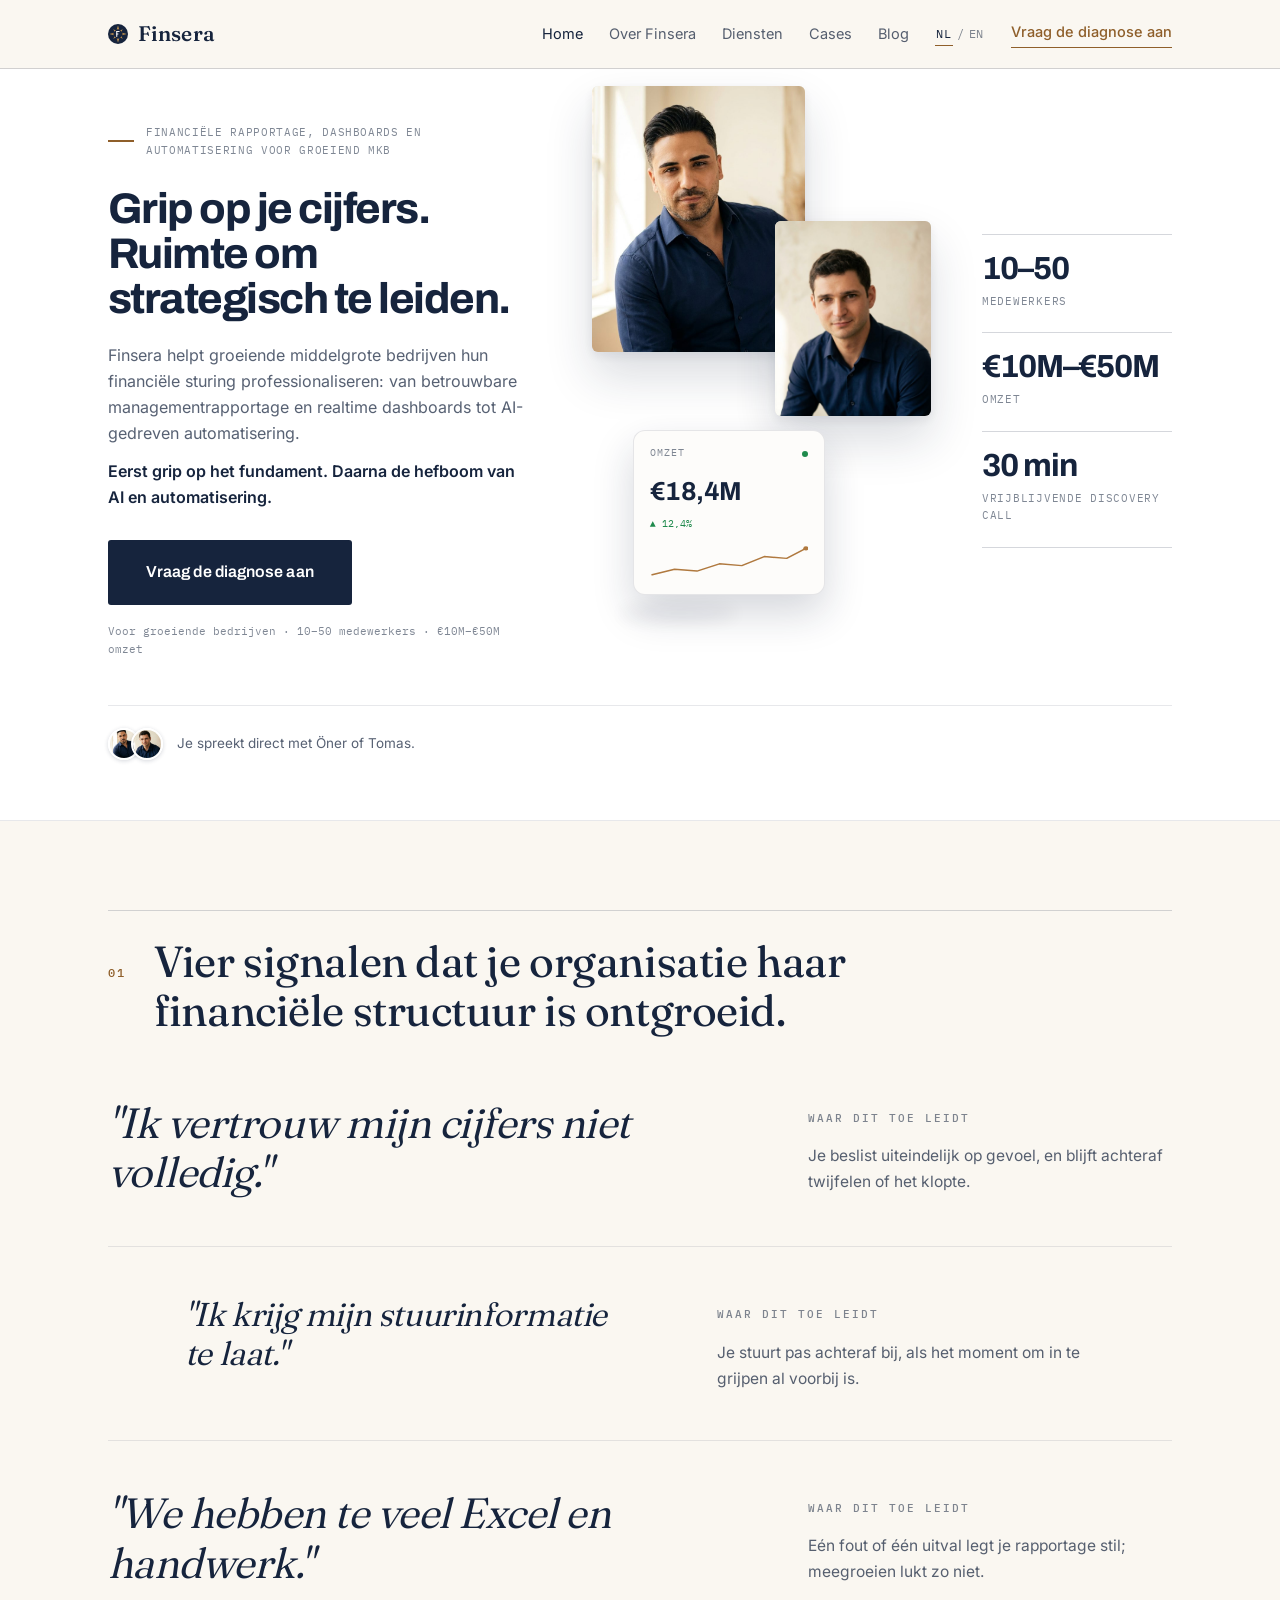
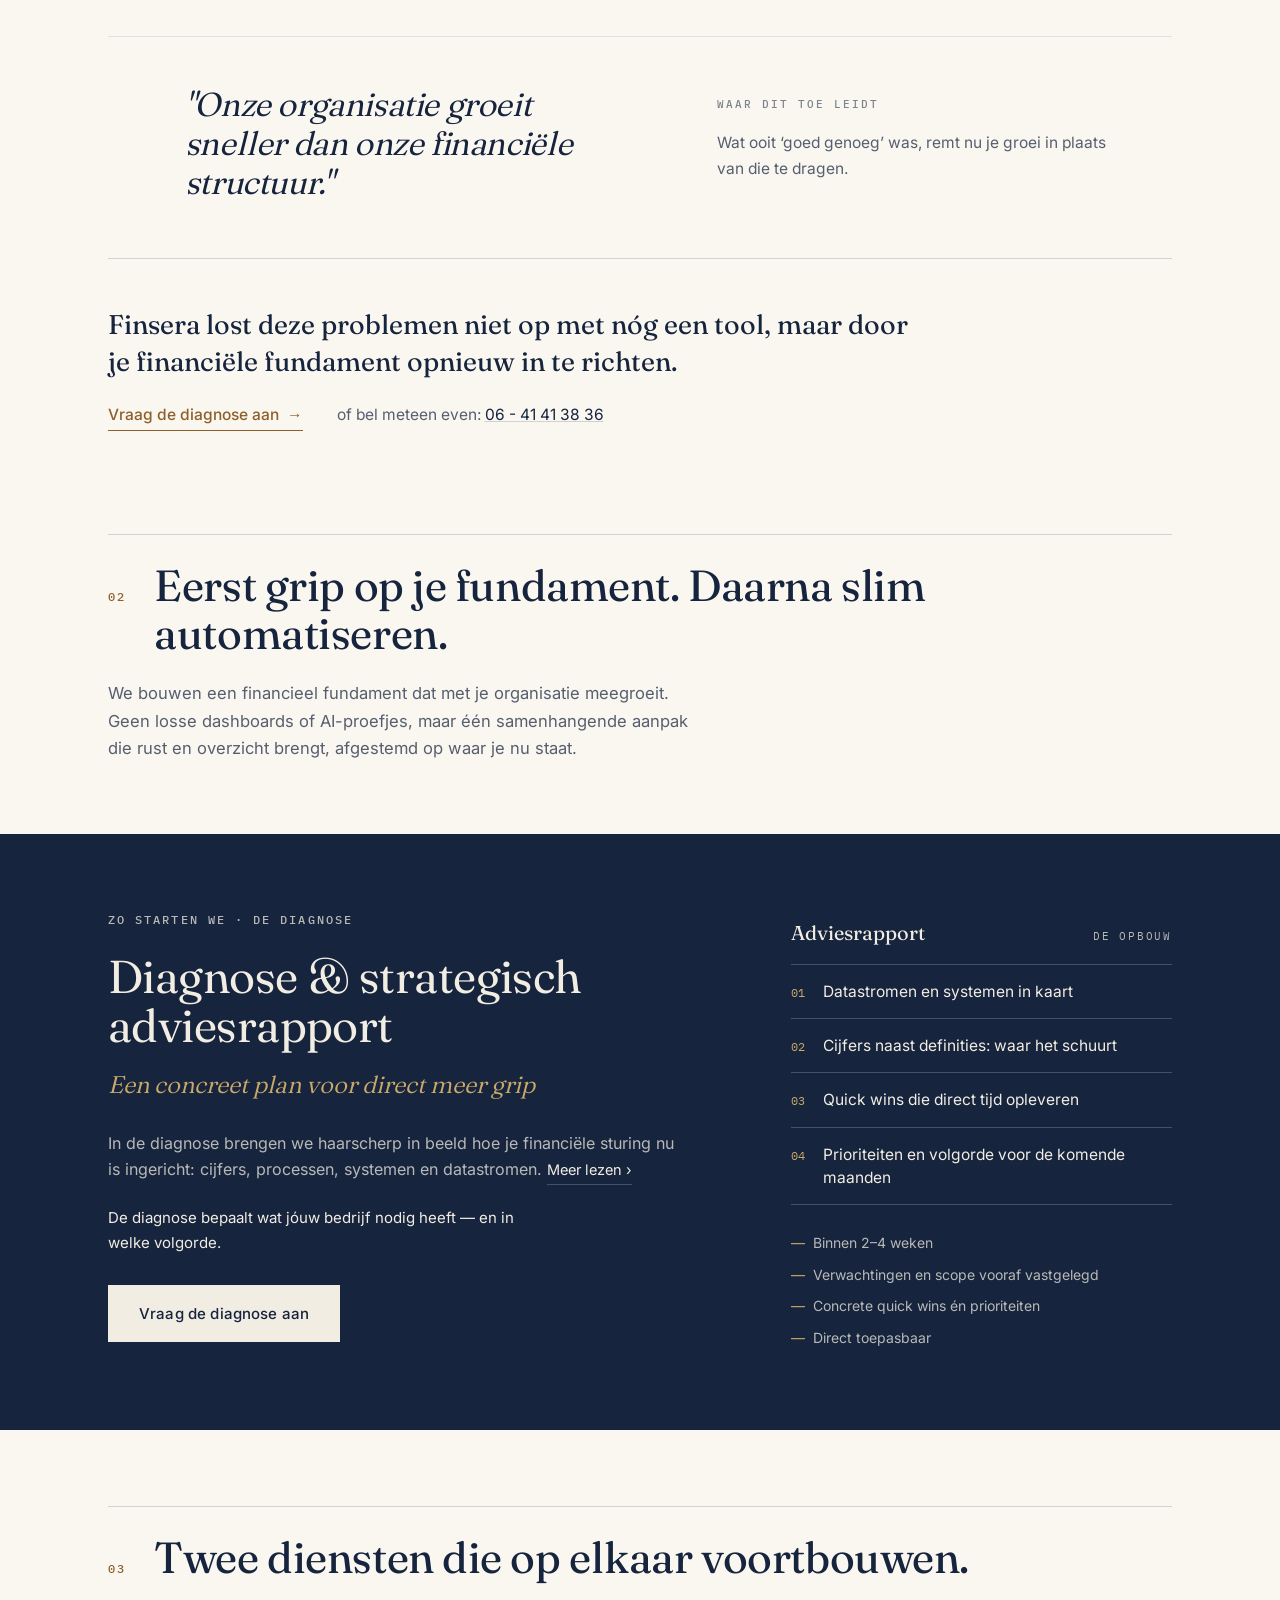
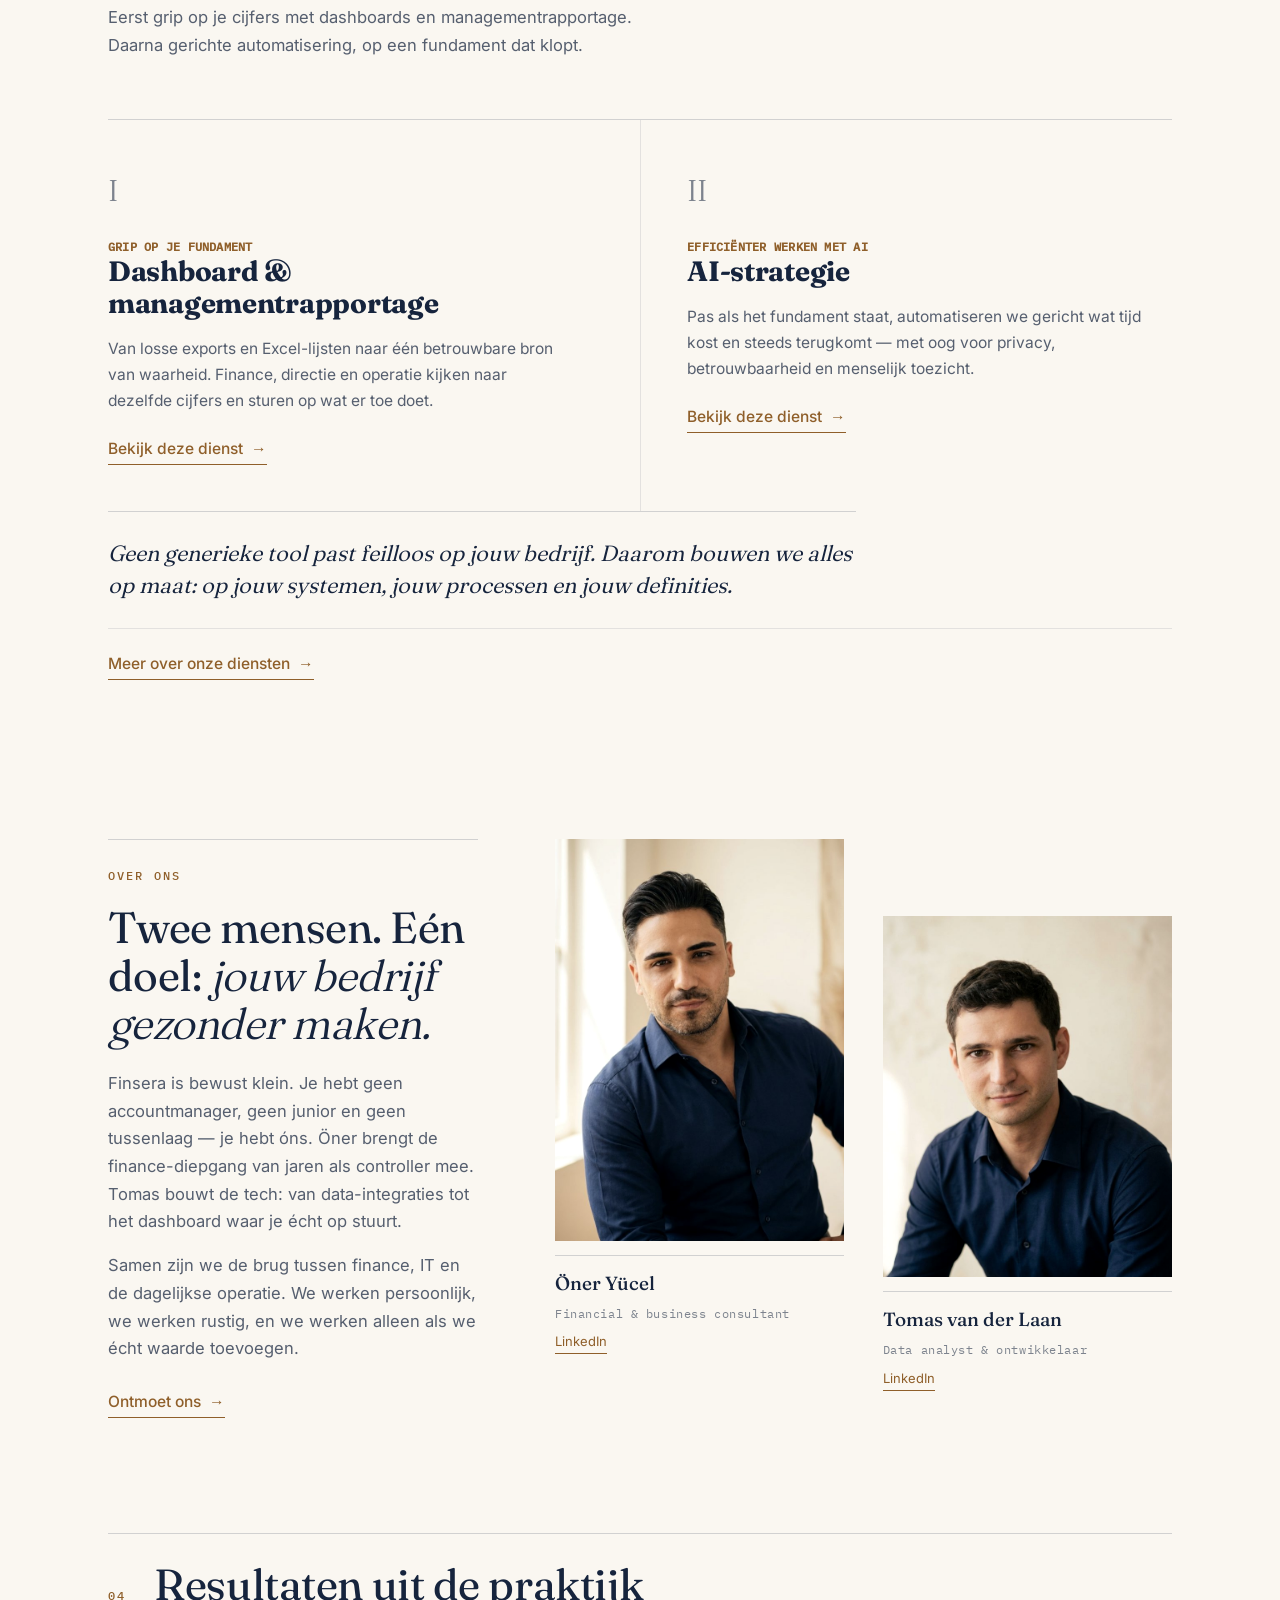
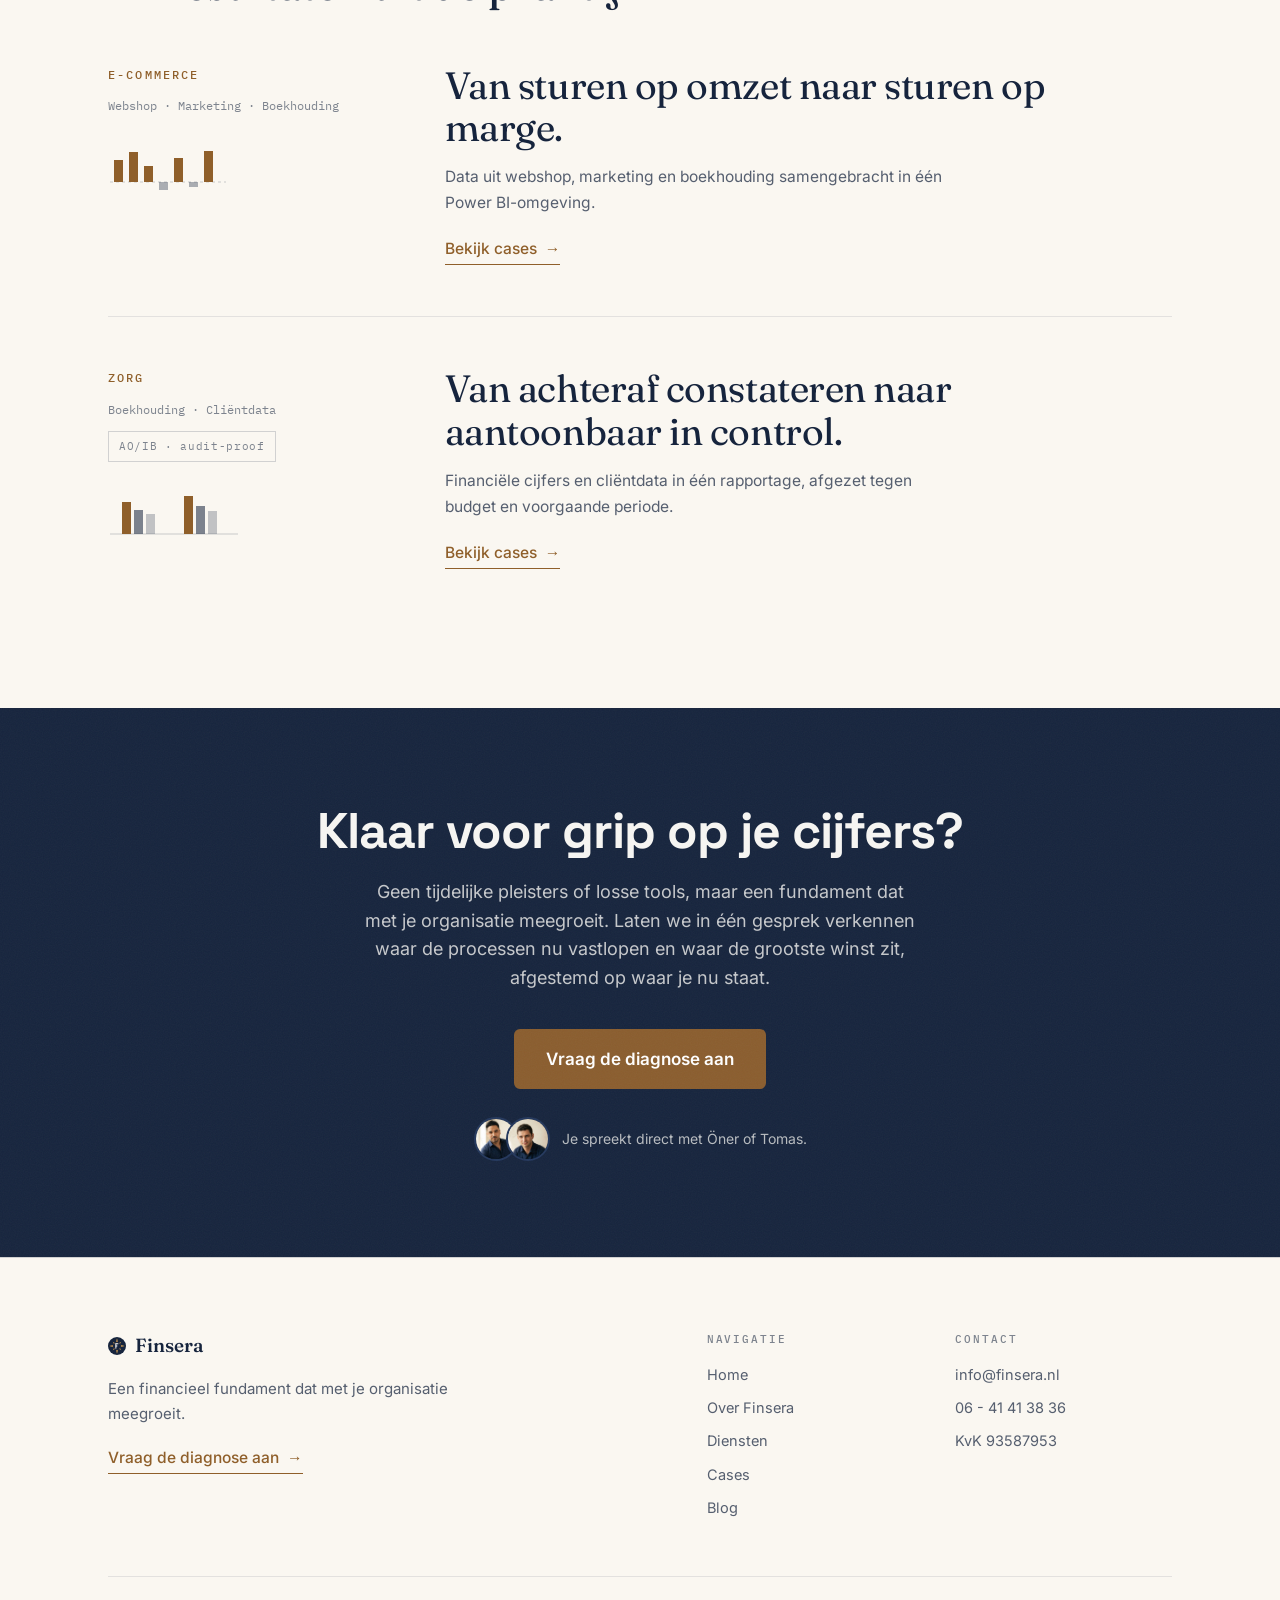
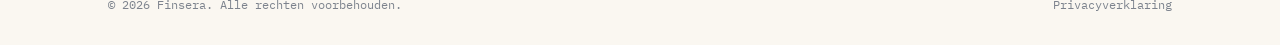
==== commit 548fe6e2: "Hero-preview h3: fotografie in plaats van effen vlakken De sokkels en tegels zijn vervangen door een" ====
--- a/hero-preview/h3/index.html
+++ b/hero-preview/h3/index.html
@@ -129,11 +129,14 @@
         <p class="hm-trust" data-i18n="heroTrust">Voor groeiende bedrijven · 10–50 medewerkers · €10M–€50M omzet</p>
       </div>
 
-      <!-- kolom 2: productobject — tegels op sokkels, studio-stijl -->
-      <div class="hm-stage" aria-hidden="true">
+      <!-- kolom 2: foto-compositie — gestaffelde portretten met zwevend
+           KPI-kaartje; #heroPhoto blijft het slot voor een gegenereerd
+           objectbeeld dat de hele compositie kan vervangen. -->
+      <div class="hm-stage">
         <img id="heroPhoto" class="hm-photo" alt="" hidden>
-        <div class="hm-scene">
-          <!-- lichte tegel met mini-dashboard, zwevend boven de lage sokkel -->
+        <div class="hm-scene hm-scene--photo" aria-hidden="true">
+          <figure class="hm-shot hm-shot--a"><img src="img/team/oner-yucel.jpg" alt="" width="640" height="800" decoding="async"></figure>
+          <figure class="hm-shot hm-shot--b"><img src="img/team/tomas-van-der-laan.jpg" alt="" width="640" height="800" decoding="async"></figure>
           <div class="hm-tile hm-tile--dash">
             <div class="hm-dash-head"><span class="hm-dash-label" data-i18n="mOmzet">Omzet</span><span class="hm-dash-live"></span></div>
             <div class="hm-dash-kpi">&euro;18,4M</div>
@@ -143,16 +146,7 @@
               <circle cx="146" cy="7" r="2.4" fill="#B0793F"/>
             </svg>
           </div>
-          <!-- navy Finsera-tegel met gegraveerd kompas-merkteken -->
-          <div class="hm-tile hm-tile--brand">
-            <span class="hm-mark hm-mark--lo"></span>
-            <span class="hm-mark hm-mark--hi"></span>
-          </div>
-          <!-- sokkels -->
-          <div class="hm-plinth hm-plinth--tall"></div>
-          <div class="hm-plinth hm-plinth--low"></div>
           <span class="hm-ground hm-ground--a"></span>
-          <span class="hm-ground hm-ground--b"></span>
         </div>
       </div>
 
--- a/hero-preview/h3/css/styles.css
+++ b/hero-preview/h3/css/styles.css
@@ -1626,3 +1626,29 @@
   .hm-fact-cap { font-size: 9.5px; letter-spacing: 0.05em; }
   .hm-who { padding-top: 18px; }
 }
+
+/* ===== hm-scene met fotografie i.p.v. effen vlakken (minimal product) ===== */
+.hm-scene--photo { height: 470px; bottom: 0; }
+.hm-scene--photo .hm-plinth, .hm-scene--photo .hm-ground--b { display: none; }
+.hm-shot { position: absolute; margin: 0; overflow: hidden; border-radius: 6px;
+  box-shadow: 0 24px 48px rgba(22, 36, 61, 0.16), 0 4px 12px rgba(22, 36, 61, 0.08); background: #E9E6DF; }
+.hm-shot img { width: 100%; height: 100%; object-fit: cover; object-position: center 18%; display: block; }
+.hm-shot--a { left: 2%; top: 0; width: 58%; aspect-ratio: 4 / 5; z-index: 1; }
+.hm-shot--b { right: 0; top: 22%; width: 44%; aspect-ratio: 4 / 5; z-index: 2; }
+.hm-scene--photo .hm-tile--dash { left: auto; right: 26%; top: auto; bottom: 4%; z-index: 3;
+  transform: none; box-shadow: 0 18px 40px rgba(22, 36, 61, 0.18); }
+.hm-scene--photo .hm-ground--a { left: 8%; right: 8%; bottom: -14px; }
+@media (max-width: 900px) {
+  .hm-scene--photo { position: relative; height: auto; display: grid; grid-template-columns: 1.25fr 1fr; gap: 12px; align-items: start; }
+  .hm-shot { position: static; width: 100%; }
+  .hm-shot--b { margin-top: 26px; }
+  .hm-scene--photo .hm-tile--dash { position: absolute; right: 6%; bottom: -14px; }
+  .hm-scene--photo .hm-ground--a { display: none; }
+}
+
+/* fotocompositie: groter en steviger in de kolom */
+.hm-scene--photo { height: 520px; }
+.hm-shot--a { width: 64%; left: 0; }
+.hm-shot--b { width: 47%; top: 26%; right: -2%; }
+.hm-scene--photo .hm-tile--dash { right: 30%; bottom: 2%; }
+@media (min-width: 901px) { .hm-grid { align-items: center; } }
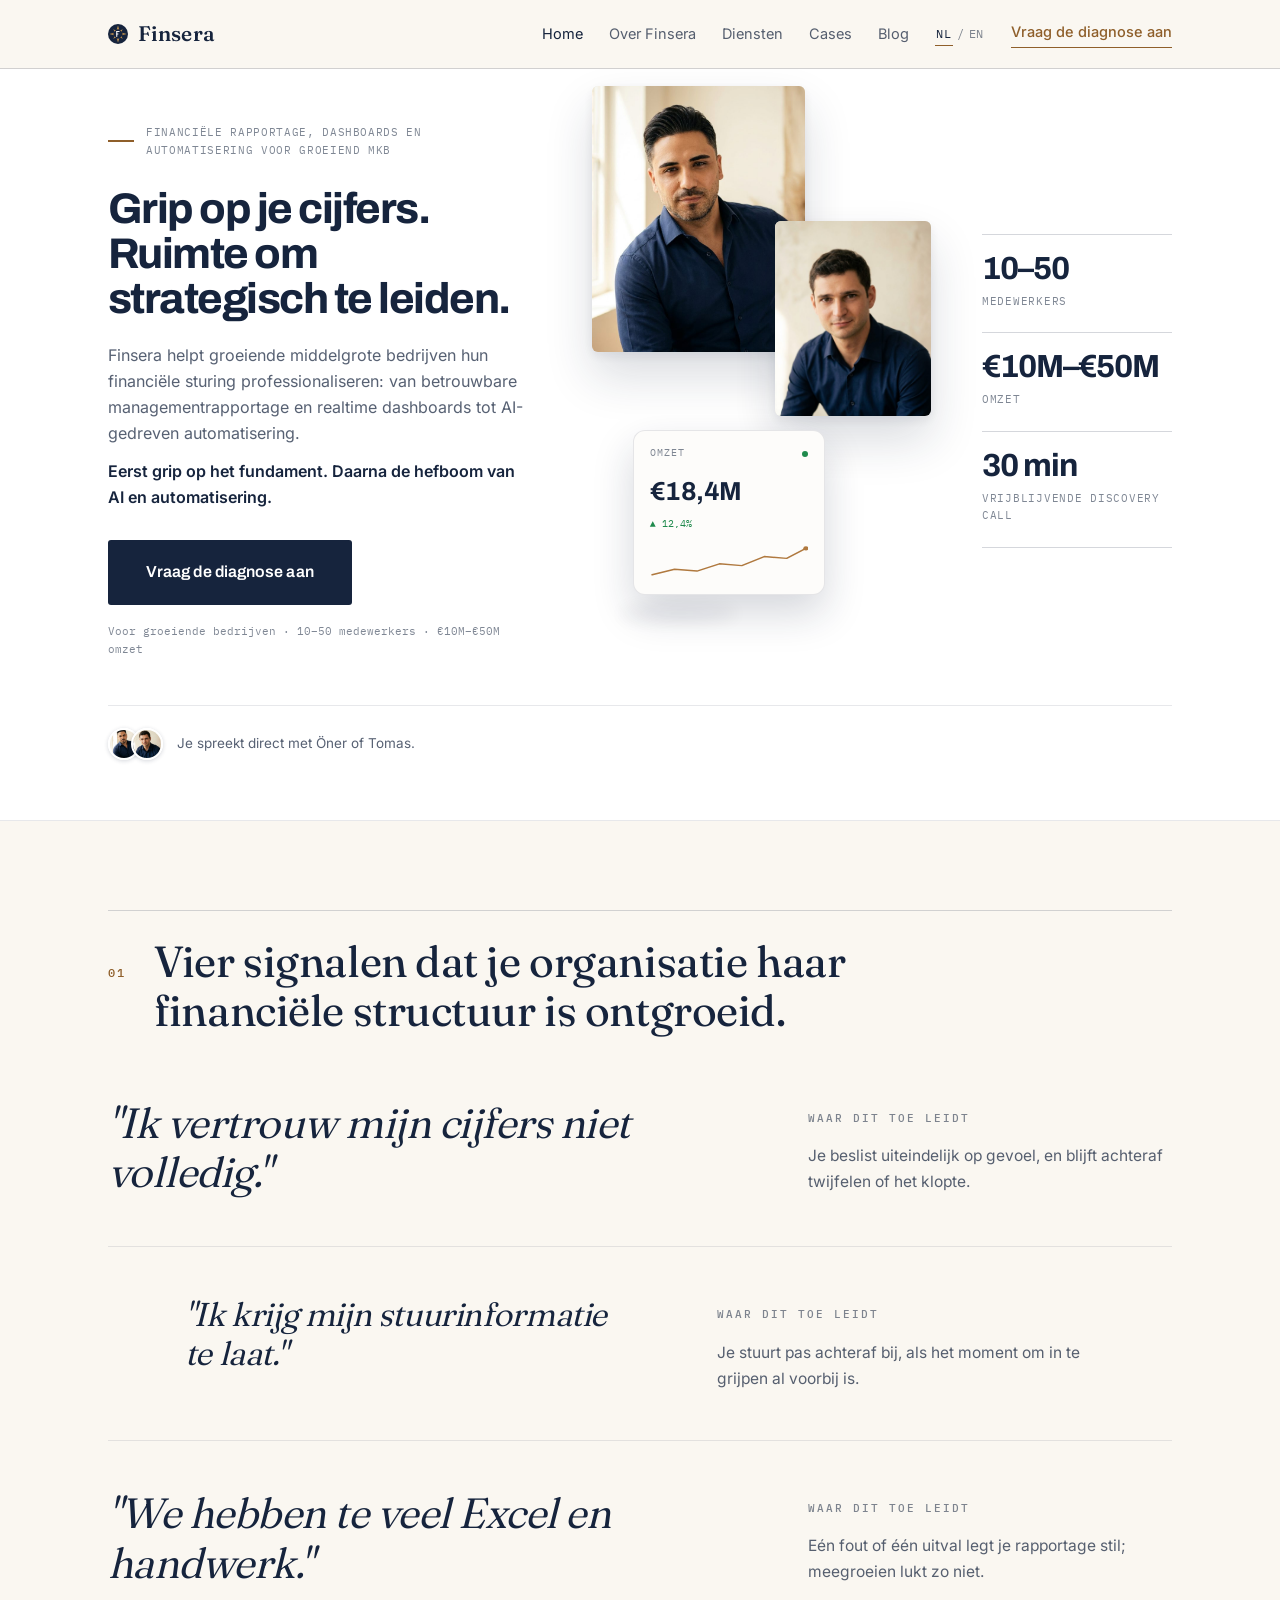
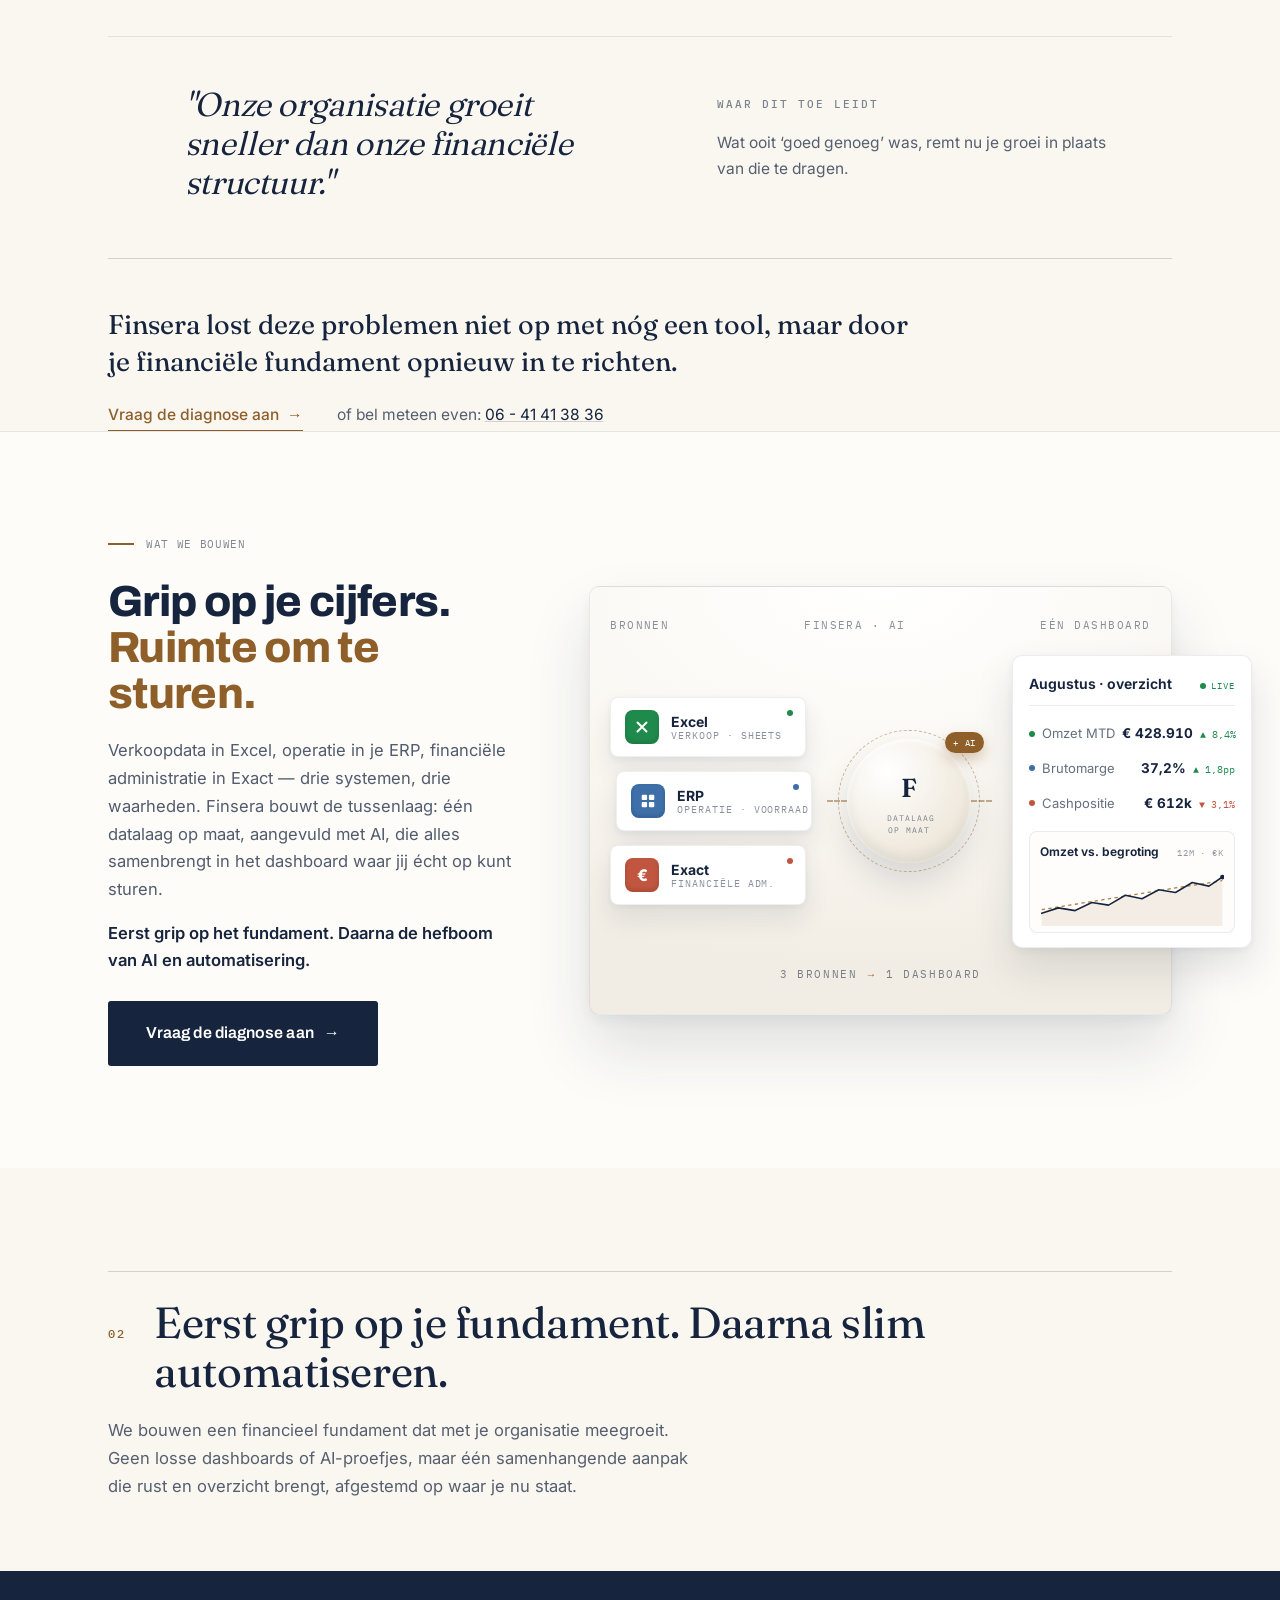
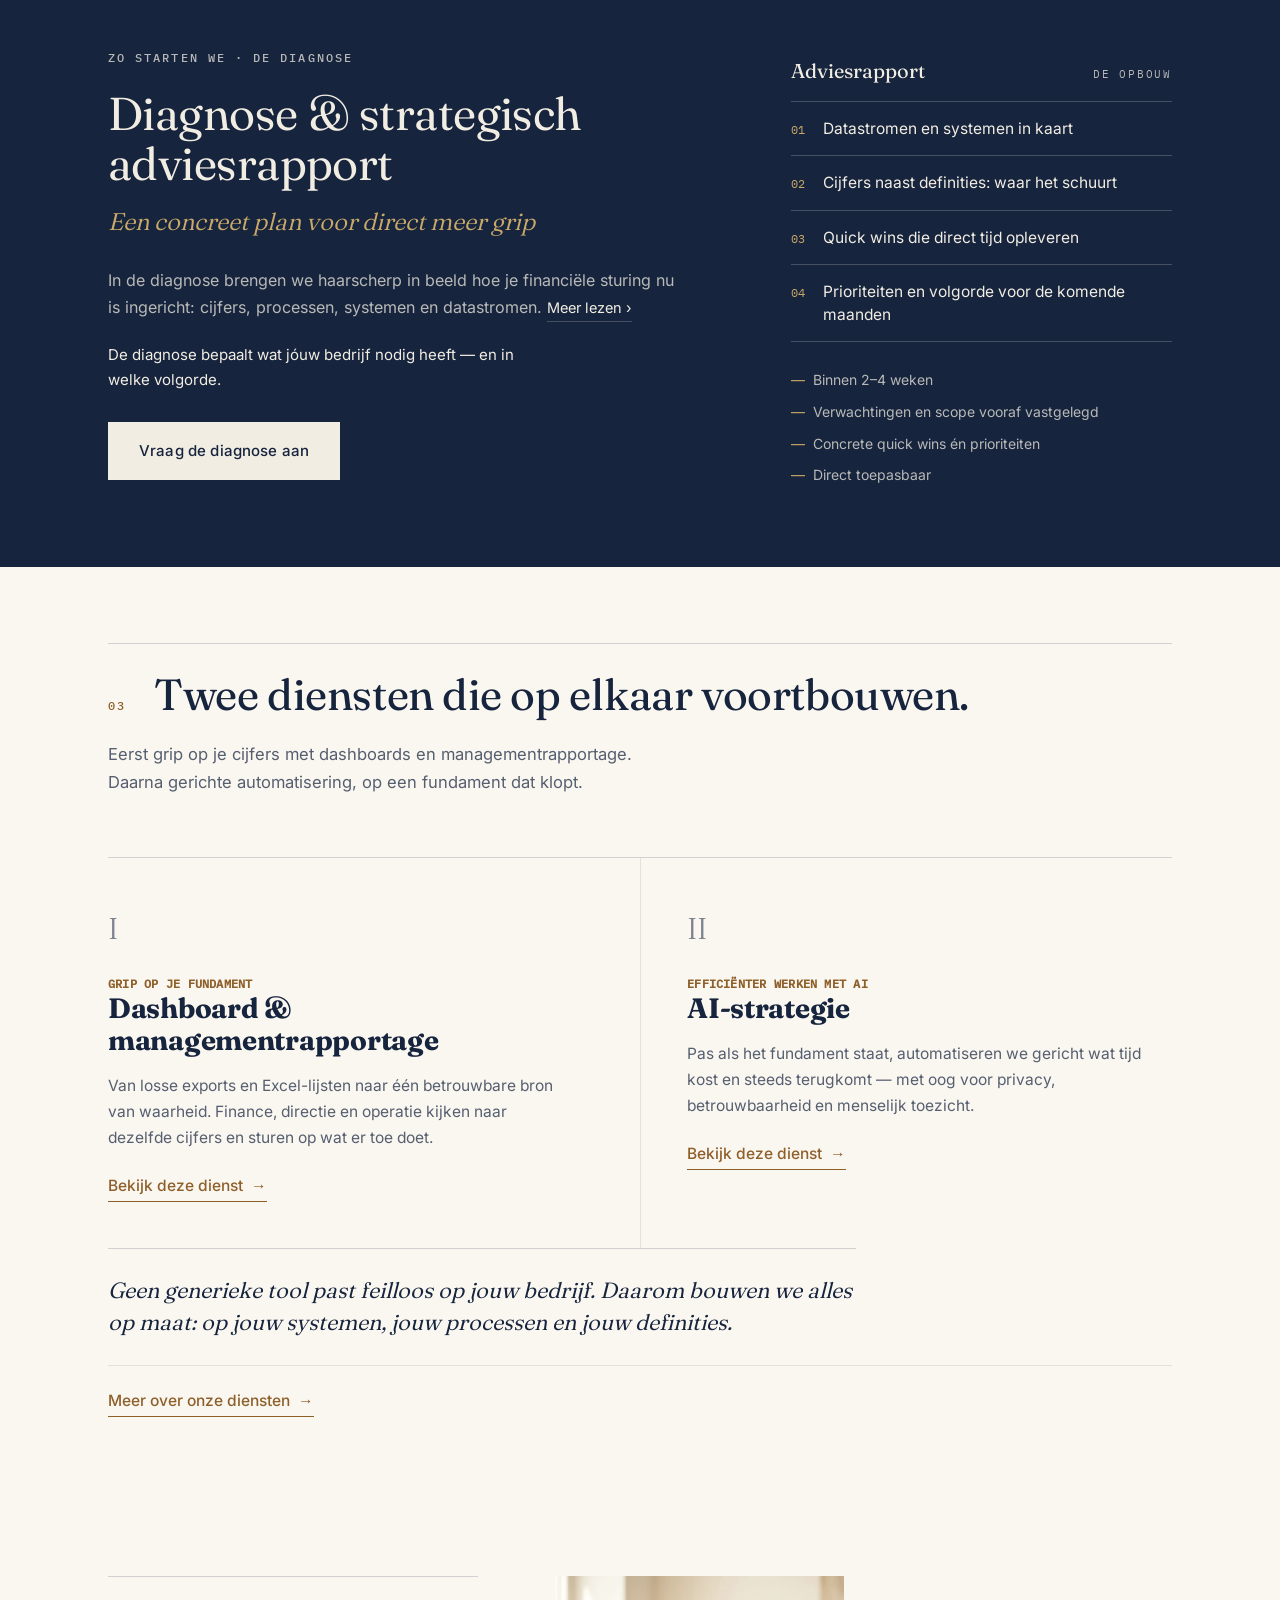
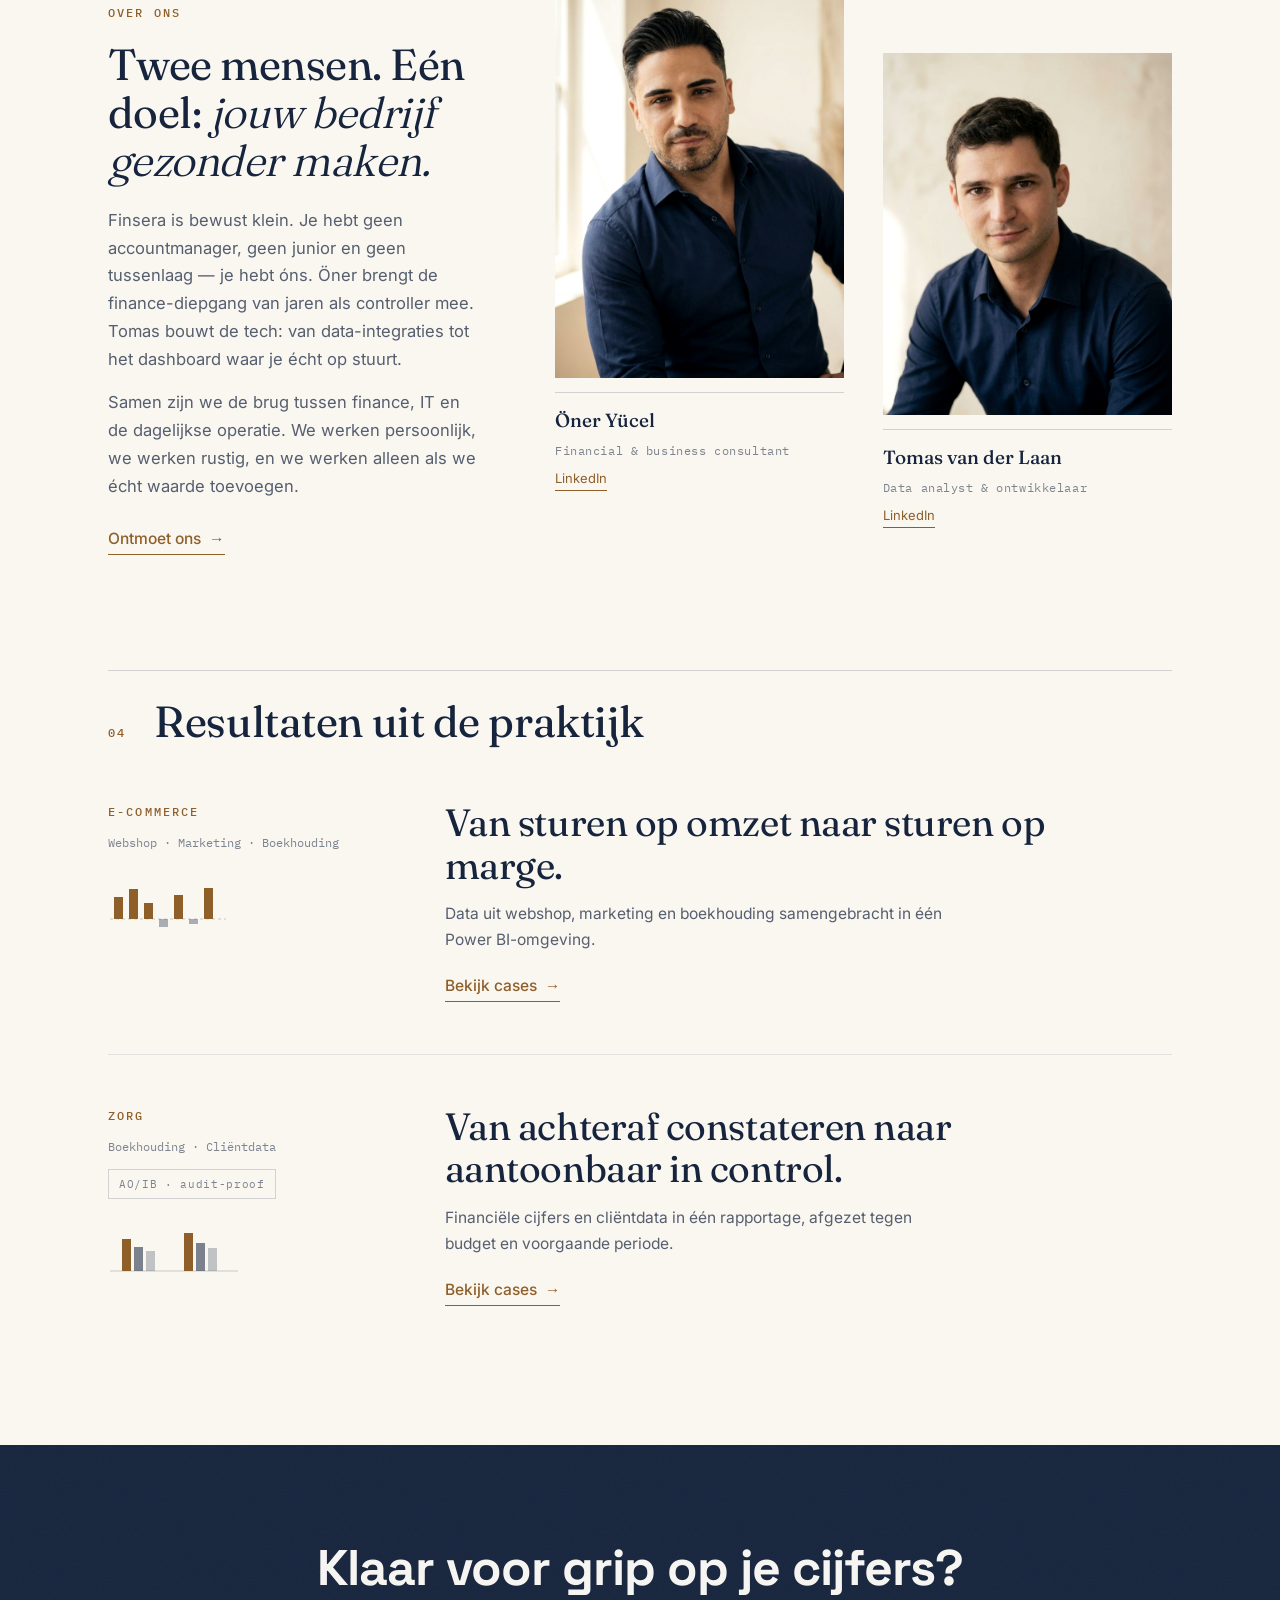
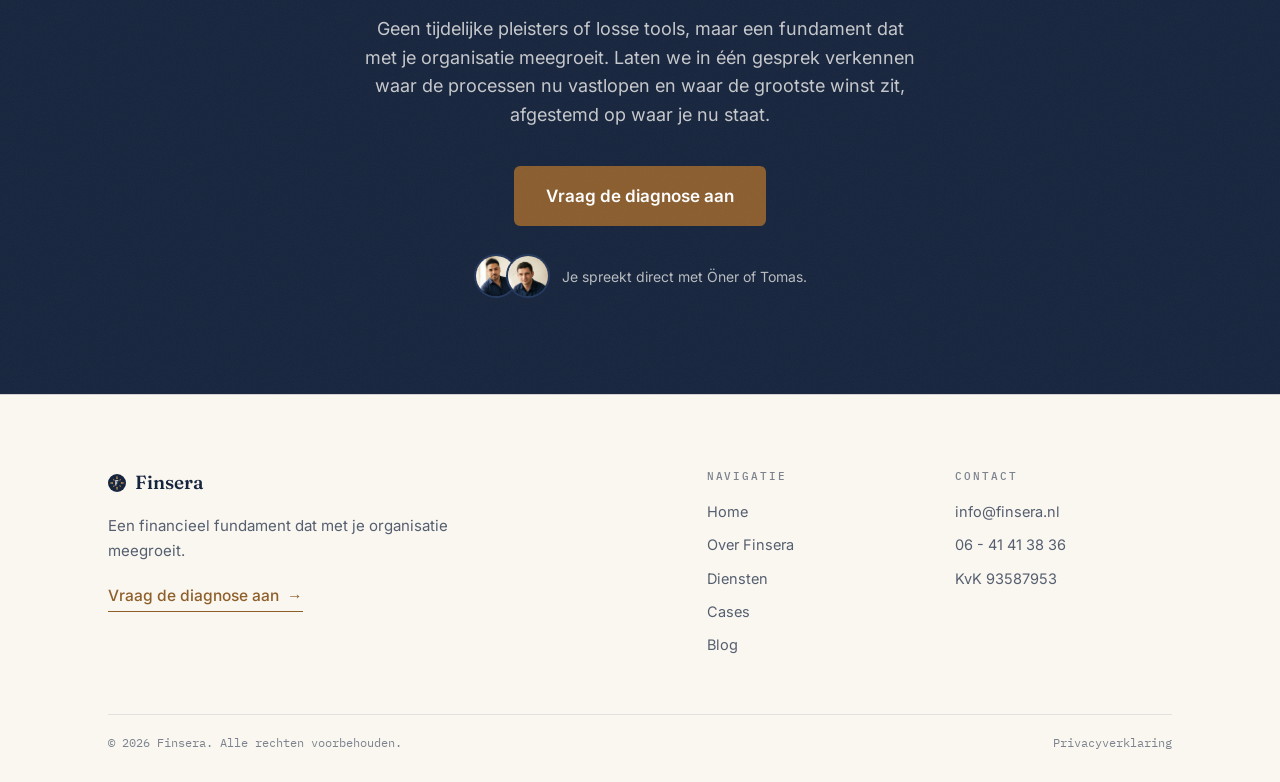
==== commit 4f004209: "Hero-preview h3: sectie 'Wat we bouwen' (bronnen → datalaag → dashboard) Studio-productstijl: drie b" ====
--- a/hero-preview/h3/index.html
+++ b/hero-preview/h3/index.html
@@ -198,6 +198,77 @@
     </div>
   </section>
 
+  <!-- ============================== WAT WE BOUWEN: bronnen → datalaag → dashboard
+       Studio-productstijl; #dlPhoto is het slot voor een aangeleverd beeld. -->
+  <section class="dl">
+    <div class="wrap dl-grid">
+      <div class="dl-copy">
+        <p class="hm-kicker"><span class="hm-kicker-rule" aria-hidden="true"></span><span data-i18n="dlEyebrow">Wat we bouwen</span></p>
+        <h2 class="dl-h2"><span data-i18n="dlTitleA">Grip op je cijfers.</span> <span class="dl-h2-accent" data-i18n="dlTitleB">Ruimte om te sturen.</span></h2>
+        <p class="dl-body" data-i18n="dlBody">Verkoopdata in Excel, operatie in je ERP, financi&euml;le administratie in Exact &mdash; drie systemen, drie waarheden. Finsera bouwt de tussenlaag: &eacute;&eacute;n datalaag op maat, aangevuld met AI, die alles samenbrengt in het dashboard waar jij &eacute;cht op kunt sturen.</p>
+        <p class="dl-lead" data-i18n="heroSubLead">Eerst grip op het fundament. Daarna de hefboom van AI en automatisering.</p>
+        <a href="Contact.html" class="hm-btn dl-btn"><span data-i18n="heroCta1">Vraag de diagnose aan</span> <span aria-hidden="true">&rarr;</span></a>
+      </div>
+
+      <div class="dl-stage">
+        <img id="dlPhoto" class="dl-photo" alt="" hidden>
+        <div class="dl-panel">
+          <div class="dl-panel-head" aria-hidden="true">
+            <span data-i18n="dlColA">Bronnen</span><span data-i18n="dlColB">Finsera &middot; AI</span><span data-i18n="dlColC">E&eacute;n dashboard</span>
+          </div>
+          <div class="dl-flow">
+            <div class="dl-sources">
+              <div class="dl-src">
+                <span class="dl-src-ic dl-src-ic--xl" aria-hidden="true"><svg viewBox="0 0 20 20" width="18" height="18" fill="none" stroke="#fff" stroke-width="2.2" stroke-linecap="round"><path d="M5 5l10 10M15 5L5 15"/></svg></span>
+                <span class="dl-src-tx"><strong>Excel</strong><em data-i18n="dlSrc1">verkoop &middot; sheets</em></span>
+                <span class="dl-src-dot" style="background:#1F8A4C"></span>
+              </div>
+              <div class="dl-src">
+                <span class="dl-src-ic dl-src-ic--erp" aria-hidden="true"><svg viewBox="0 0 20 20" width="18" height="18" fill="#fff"><rect x="3" y="3" width="6" height="6" rx="1.2"/><rect x="11" y="3" width="6" height="6" rx="1.2"/><rect x="3" y="11" width="6" height="6" rx="1.2"/><rect x="11" y="11" width="6" height="6" rx="1.2"/></svg></span>
+                <span class="dl-src-tx"><strong>ERP</strong><em data-i18n="dlSrc2">operatie &middot; voorraad</em></span>
+                <span class="dl-src-dot" style="background:#3E6FA8"></span>
+              </div>
+              <div class="dl-src">
+                <span class="dl-src-ic dl-src-ic--ex" aria-hidden="true"><span class="dl-src-eur">&euro;</span></span>
+                <span class="dl-src-tx"><strong>Exact</strong><em data-i18n="dlSrc3">financi&euml;le adm.</em></span>
+                <span class="dl-src-dot" style="background:#C0563F"></span>
+              </div>
+            </div>
+
+            <div class="dl-corewrap" aria-hidden="true">
+              <span class="dl-wire dl-wire--in"></span>
+              <div class="dl-core">
+                <span class="dl-core-ring"></span>
+                <span class="dl-core-f">F</span>
+                <span class="dl-core-cap" data-i18n="dlCore">datalaag op maat</span>
+                <span class="dl-core-ai">+ AI</span>
+              </div>
+              <span class="dl-wire dl-wire--out"></span>
+            </div>
+
+            <div class="dl-dash">
+              <div class="dl-dash-head"><em data-i18n="dlMonth">Augustus &middot; overzicht</em><span class="dl-live"><i></i>live</span></div>
+              <div class="dl-krow"><span class="dl-kdot" style="background:#1F8A4C"></span><span class="dl-klabel" data-i18n="dlK1">Omzet MTD</span><span class="dl-kval">&euro; 428.910</span><span class="dl-kdelta dl-up">&#9650; 8,4%</span></div>
+              <div class="dl-krow"><span class="dl-kdot" style="background:#3E6FA8"></span><span class="dl-klabel" data-i18n="dlK2">Brutomarge</span><span class="dl-kval">37,2%</span><span class="dl-kdelta dl-up">&#9650; 1,8pp</span></div>
+              <div class="dl-krow"><span class="dl-kdot" style="background:#C0563F"></span><span class="dl-klabel" data-i18n="dlK3">Cashpositie</span><span class="dl-kval">&euro; 612k</span><span class="dl-kdelta dl-down">&#9660; 3,1%</span></div>
+              <div class="dl-chart">
+                <div class="dl-chart-cap"><span data-i18n="dlChart">Omzet vs. begroting</span><span class="dl-chart-meta">12m &middot; &euro;k</span></div>
+                <svg viewBox="0 0 220 64" preserveAspectRatio="none" aria-hidden="true">
+                  <path d="M2 50 L22 44 L42 47 L62 38 L82 41 L102 30 L122 34 L142 24 L162 27 L182 16 L202 20 L218 10 L218 64 L2 64 Z" fill="rgba(143,95,42,0.10)"/>
+                  <path d="M2 46 L42 40 L82 34 L122 28 L162 22 L218 14" fill="none" stroke="#B0793F" stroke-width="1.4" stroke-dasharray="4 4"/>
+                  <path d="M2 50 L22 44 L42 47 L62 38 L82 41 L102 30 L122 34 L142 24 L162 27 L182 16 L202 20 L218 10" fill="none" stroke="#16243D" stroke-width="1.8" stroke-linecap="round" stroke-linejoin="round"/>
+                  <circle cx="218" cy="10" r="2.6" fill="#16243D"/>
+                </svg>
+              </div>
+            </div>
+          </div>
+          <p class="dl-foot" aria-hidden="true"><span data-i18n="dlFootA">3 bronnen</span> <span class="dl-foot-arrow">&rarr;</span> <span data-i18n="dlFootB">1 dashboard</span></p>
+        </div>
+      </div>
+    </div>
+  </section>
+
+
   <!-- ============================================ AANPAK + DIAGNOSE ====== -->
   <section id="oplossing" class="sol">
     <div class="wrap">
--- a/hero-preview/h3/css/styles.css
+++ b/hero-preview/h3/css/styles.css
@@ -1652,3 +1652,118 @@
 .hm-shot--b { width: 47%; top: 26%; right: -2%; }
 .hm-scene--photo .hm-tile--dash { right: 30%; bottom: 2%; }
 @media (min-width: 901px) { .hm-grid { align-items: center; } }
+
+/* ============================== DL: bronnen → datalaag → dashboard =======
+   Studio-productstijl: fysiek ogende tegels met zachte studioschaduwen op
+   een warm paneel; zelfde beeldtaal als de hero-fotocompositie. */
+.dl { background: #FDFCF9; border-top: 1px solid var(--hair-soft, rgba(22,36,61,.1)); padding: clamp(56px, 8vw, 104px) 0; }
+.dl-grid { display: grid; grid-template-columns: minmax(0, 5fr) minmax(0, 7fr); gap: clamp(32px, 5vw, 72px); align-items: center; }
+.dl-h2 { font-family: 'Archivo', var(--sans); font-weight: 780; font-size: clamp(30px, 3.4vw, 46px); line-height: 1.06; letter-spacing: -0.015em; color: var(--ink, #16243D); margin: 14px 0 20px; }
+.dl-h2 span { display: block; }
+.dl-h2-accent { color: #8F5F2A; }
+.dl-body { color: rgba(22,36,61,.74); max-width: 46ch; margin: 0 0 16px; }
+.dl-lead { font-weight: 600; color: var(--ink, #16243D); max-width: 44ch; margin: 0 0 26px; }
+.dl-btn { display: inline-flex; align-items: center; gap: 10px; }
+
+/* paneel als productfoto: warm vlak, studio-sweep, gelaagde schaduw */
+.dl-stage { position: relative; }
+.dl-photo:not([hidden]) { width: 100%; border-radius: 10px; box-shadow: 0 30px 60px rgba(22,36,61,.16); }
+.dl-photo:not([hidden]) + .dl-panel { display: none; }
+.dl-panel { position: relative; background:
+    radial-gradient(120% 90% at 50% 0%, #FFFFFF 0%, #FAF7F1 58%, #F1EDE4 100%);
+  border: 1px solid rgba(22,36,61,.08); border-radius: 10px;
+  box-shadow: 0 34px 64px rgba(22,36,61,.13), 0 6px 16px rgba(22,36,61,.06);
+  padding: clamp(18px, 2.4vw, 30px); }
+.dl-panel-head { display: flex; justify-content: space-between; gap: 12px; font-family: var(--mono); font-size: 10.5px; letter-spacing: .14em; text-transform: uppercase; color: rgba(22,36,61,.5); margin-bottom: 20px; }
+.dl-flow { display: grid; grid-template-columns: minmax(0, 1fr) auto minmax(0, 1.15fr); gap: clamp(10px, 1.6vw, 22px); align-items: center; }
+
+/* bron-tegels: fysiek, zwevend */
+.dl-sources { display: flex; flex-direction: column; gap: 14px; }
+.dl-src { position: relative; display: flex; align-items: center; gap: 12px; background: #fff; border: 1px solid rgba(22,36,61,.07); border-radius: 8px; padding: 12px 14px;
+  box-shadow: 0 14px 26px rgba(22,36,61,.09), 0 2px 6px rgba(22,36,61,.05); }
+.dl-src:nth-child(2) { transform: translateX(8px); }
+.dl-src-ic { display: inline-flex; align-items: center; justify-content: center; width: 34px; height: 34px; border-radius: 8px; flex-shrink: 0;
+  box-shadow: inset 0 -2px 4px rgba(0,0,0,.14); }
+.dl-src-ic--xl { background: #1F8A4C; }
+.dl-src-ic--erp { background: #3E6FA8; }
+.dl-src-ic--ex { background: #C0563F; }
+.dl-src-eur { color: #fff; font-weight: 800; font-size: 16px; }
+.dl-src-tx { display: flex; flex-direction: column; line-height: 1.25; }
+.dl-src-tx strong { font-size: 14px; color: var(--ink, #16243D); }
+.dl-src-tx em { font-style: normal; font-family: var(--mono); font-size: 9.5px; letter-spacing: .1em; text-transform: uppercase; color: rgba(22,36,61,.5); }
+.dl-src-dot { position: absolute; right: 12px; top: 12px; width: 6px; height: 6px; border-radius: 999px; }
+
+/* kern: datalaag-schijf met AI-chip */
+.dl-corewrap { position: relative; display: flex; align-items: center; }
+.dl-wire { width: clamp(10px, 1.6vw, 24px); border-top: 2px dashed rgba(143,95,42,.5); }
+.dl-core { position: relative; width: clamp(96px, 10vw, 124px); aspect-ratio: 1; border-radius: 50%;
+  background: radial-gradient(90% 90% at 32% 26%, #FFFFFF 0%, #F4EFE6 55%, #E8E1D2 100%);
+  box-shadow: 0 18px 34px rgba(22,36,61,.14), inset 0 2px 4px #fff, inset 0 -6px 12px rgba(22,36,61,.07);
+  display: flex; flex-direction: column; align-items: center; justify-content: center; gap: 3px; }
+.dl-core-ring { position: absolute; inset: -9px; border: 1px dashed rgba(143,95,42,.45); border-radius: 50%; }
+.dl-core-f { font-family: var(--serif, Georgia); font-size: 26px; font-weight: 600; color: var(--ink, #16243D); }
+.dl-core-cap { font-family: var(--mono); font-size: 7.5px; letter-spacing: .14em; text-transform: uppercase; color: rgba(22,36,61,.55); text-align: center; max-width: 9ch; line-height: 1.5; }
+.dl-core-ai { position: absolute; top: -7px; right: -13px; background: #8F5F2A; color: #fff; font-family: var(--mono); font-size: 9px; letter-spacing: .08em; padding: 3px 8px; border-radius: 999px; box-shadow: 0 6px 14px rgba(143,95,42,.35); }
+
+/* dashboard-kaart */
+.dl-dash { background: #fff; border: 1px solid rgba(22,36,61,.08); border-radius: 10px; padding: 16px 16px 14px;
+  box-shadow: 0 20px 40px rgba(22,36,61,.12), 0 3px 8px rgba(22,36,61,.05); }
+.dl-dash-head { display: flex; justify-content: space-between; align-items: baseline; border-bottom: 1px solid rgba(22,36,61,.08); padding-bottom: 10px; margin-bottom: 10px; }
+.dl-dash-head em { font-style: normal; font-weight: 650; font-size: 14px; color: var(--ink, #16243D); }
+.dl-live { display: inline-flex; align-items: center; gap: 5px; font-family: var(--mono); font-size: 9px; letter-spacing: .12em; text-transform: uppercase; color: #1F8A4C; }
+.dl-live i { width: 6px; height: 6px; border-radius: 999px; background: #1F8A4C; }
+.dl-krow { display: grid; grid-template-columns: auto 1fr auto auto; align-items: baseline; gap: 8px; padding: 6px 0; font-size: 13.5px; }
+.dl-kdot { width: 6px; height: 6px; border-radius: 999px; align-self: center; }
+.dl-klabel { color: rgba(22,36,61,.66); }
+.dl-kval { font-weight: 700; color: var(--ink, #16243D); font-variant-numeric: tabular-nums; }
+.dl-kdelta { font-family: var(--mono); font-size: 10px; }
+.dl-up { color: #1F8A4C; } .dl-down { color: #C0563F; }
+.dl-chart { margin-top: 10px; border: 1px solid rgba(22,36,61,.08); border-radius: 8px; padding: 10px 10px 6px; background: #FEFDFB; }
+.dl-chart-cap { display: flex; justify-content: space-between; align-items: baseline; margin-bottom: 6px; }
+.dl-chart-cap span:first-child { font-size: 12px; font-weight: 650; color: var(--ink, #16243D); }
+.dl-chart-meta { font-family: var(--mono); font-size: 9px; letter-spacing: .1em; text-transform: uppercase; color: rgba(22,36,61,.45); }
+.dl-chart svg { width: 100%; height: 58px; display: block; }
+.dl-foot { display: flex; justify-content: center; gap: 10px; margin: 18px 0 0; font-family: var(--mono); font-size: 10.5px; letter-spacing: .16em; text-transform: uppercase; color: rgba(22,36,61,.55); }
+.dl-foot-arrow { color: #8F5F2A; }
+
+@media (max-width: 980px) {
+  .dl-grid { grid-template-columns: 1fr; }
+  .dl-flow { grid-template-columns: 1fr; justify-items: center; }
+  .dl-sources { flex-direction: row; width: 100%; justify-content: space-between; gap: 10px; }
+  .dl-src { flex: 1; flex-direction: column; text-align: center; gap: 8px; padding: 12px 8px; }
+  .dl-src:nth-child(2) { transform: none; }
+  .dl-src-dot { display: none; }
+  .dl-corewrap { transform: rotate(90deg); margin: 4px 0; }
+  .dl-corewrap .dl-core { transform: rotate(-90deg); }
+  .dl-dash { width: 100%; }
+}
+
+/* dl: ademruimte in het dashboardkaartje */
+@media (min-width: 981px) {
+  .dl-flow { grid-template-columns: minmax(0, 0.9fr) auto minmax(230px, 1.3fr); }
+}
+.dl-dash-head em, .dl-klabel, .dl-kval, .dl-kdelta, .dl-chart-cap span:first-child, .dl-chart-meta { white-space: nowrap; }
+.dl-krow { font-size: 13px; gap: 7px; }
+.dl-kval { font-size: 13.5px; }
+.dl-src-tx em { white-space: nowrap; }
+@media (max-width: 1180px) and (min-width: 981px) {
+  .dl-src-tx em { display: none; }
+  .dl-core-cap { display: none; }
+}
+
+/* dl mobiel: min-content temmen zodat het raster binnen de viewport blijft */
+@media (max-width: 980px) {
+  .dl-grid, .dl-flow { grid-template-columns: minmax(0, 1fr); }
+  .dl-src-tx em { display: none; }
+  .dl-src { padding: 10px 6px; }
+  .dl-klabel { white-space: normal; }
+  .dl-chart-cap span:first-child { white-space: normal; }
+}
+
+/* dl desktop: bronkolom krijgt een vloer zodat tegels niet over de schijf schuiven */
+@media (min-width: 981px) {
+  .dl-flow { grid-template-columns: minmax(196px, 0.85fr) auto minmax(240px, 1.25fr); }
+  .dl-src { overflow: hidden; }
+  .dl-src:nth-child(2) { transform: translateX(6px); }
+  .dl-panel { padding-left: clamp(14px, 1.6vw, 22px); padding-right: clamp(14px, 1.6vw, 22px); }
+}
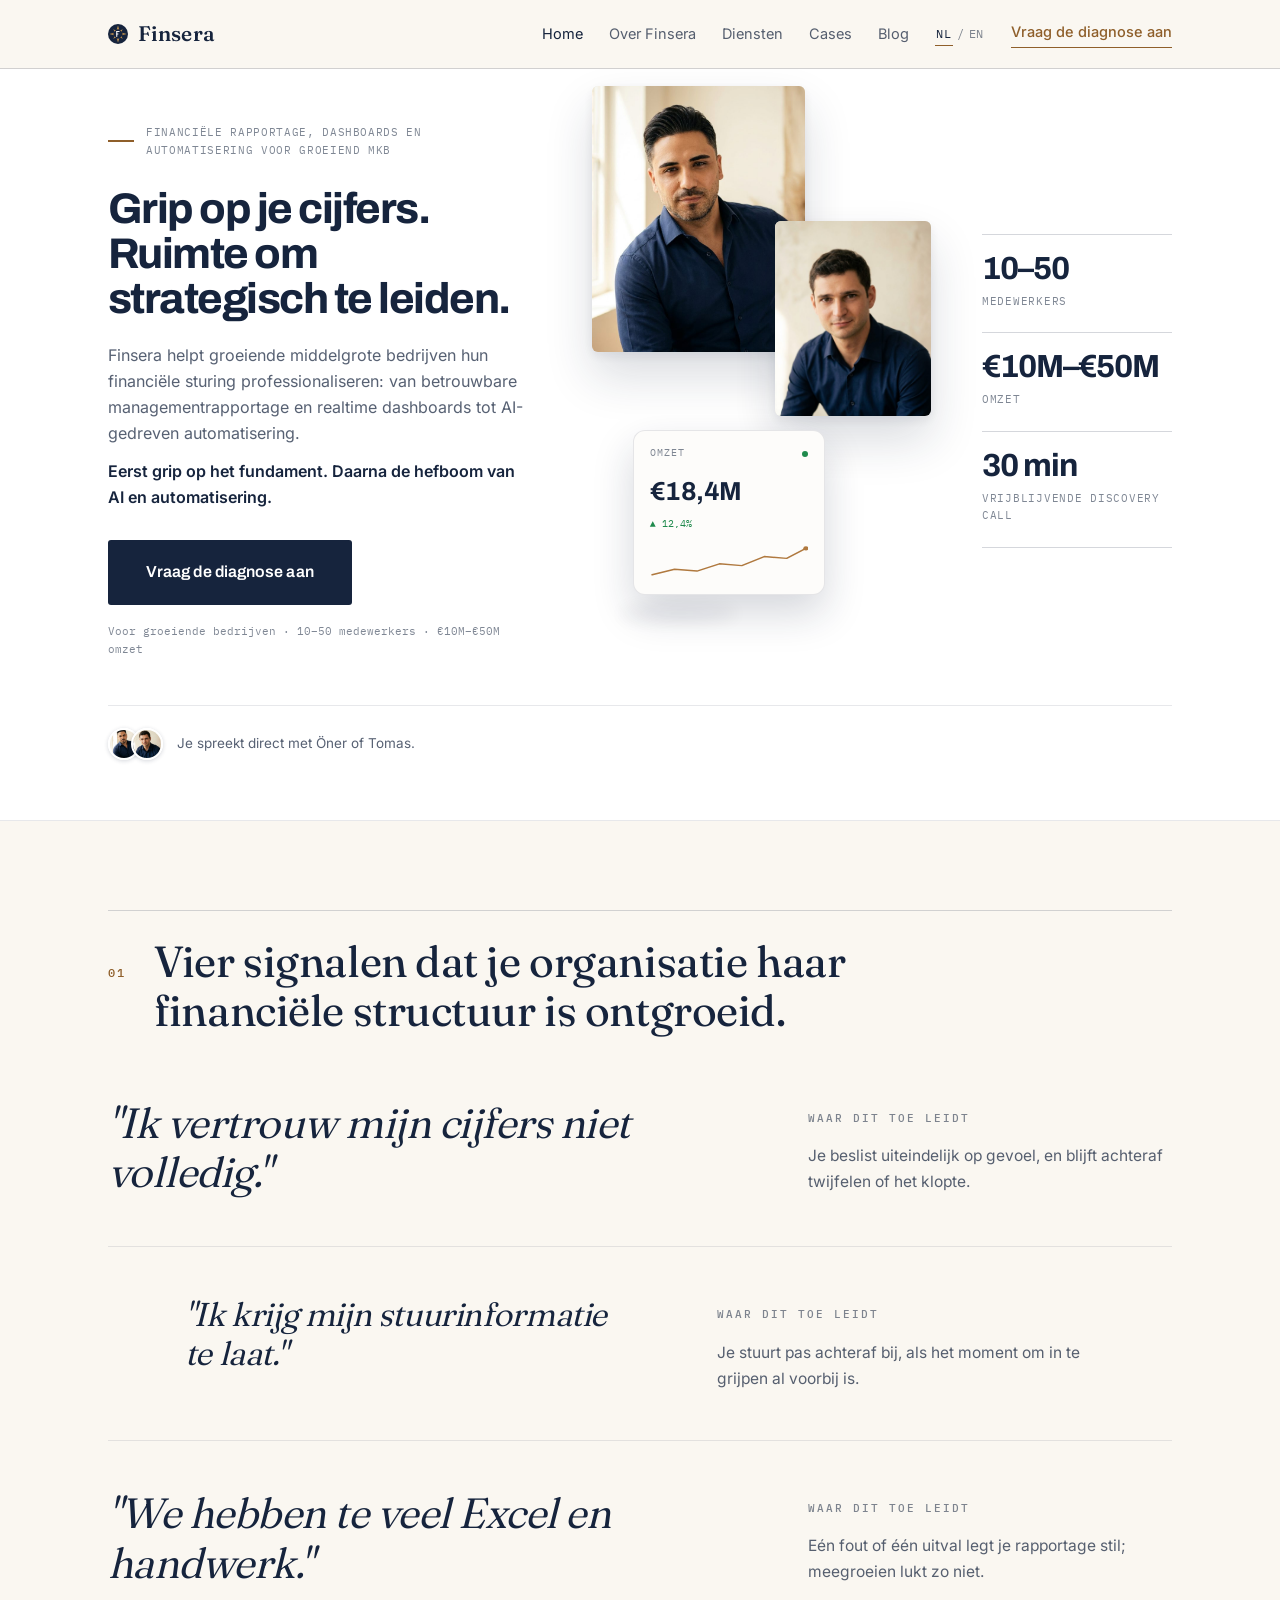
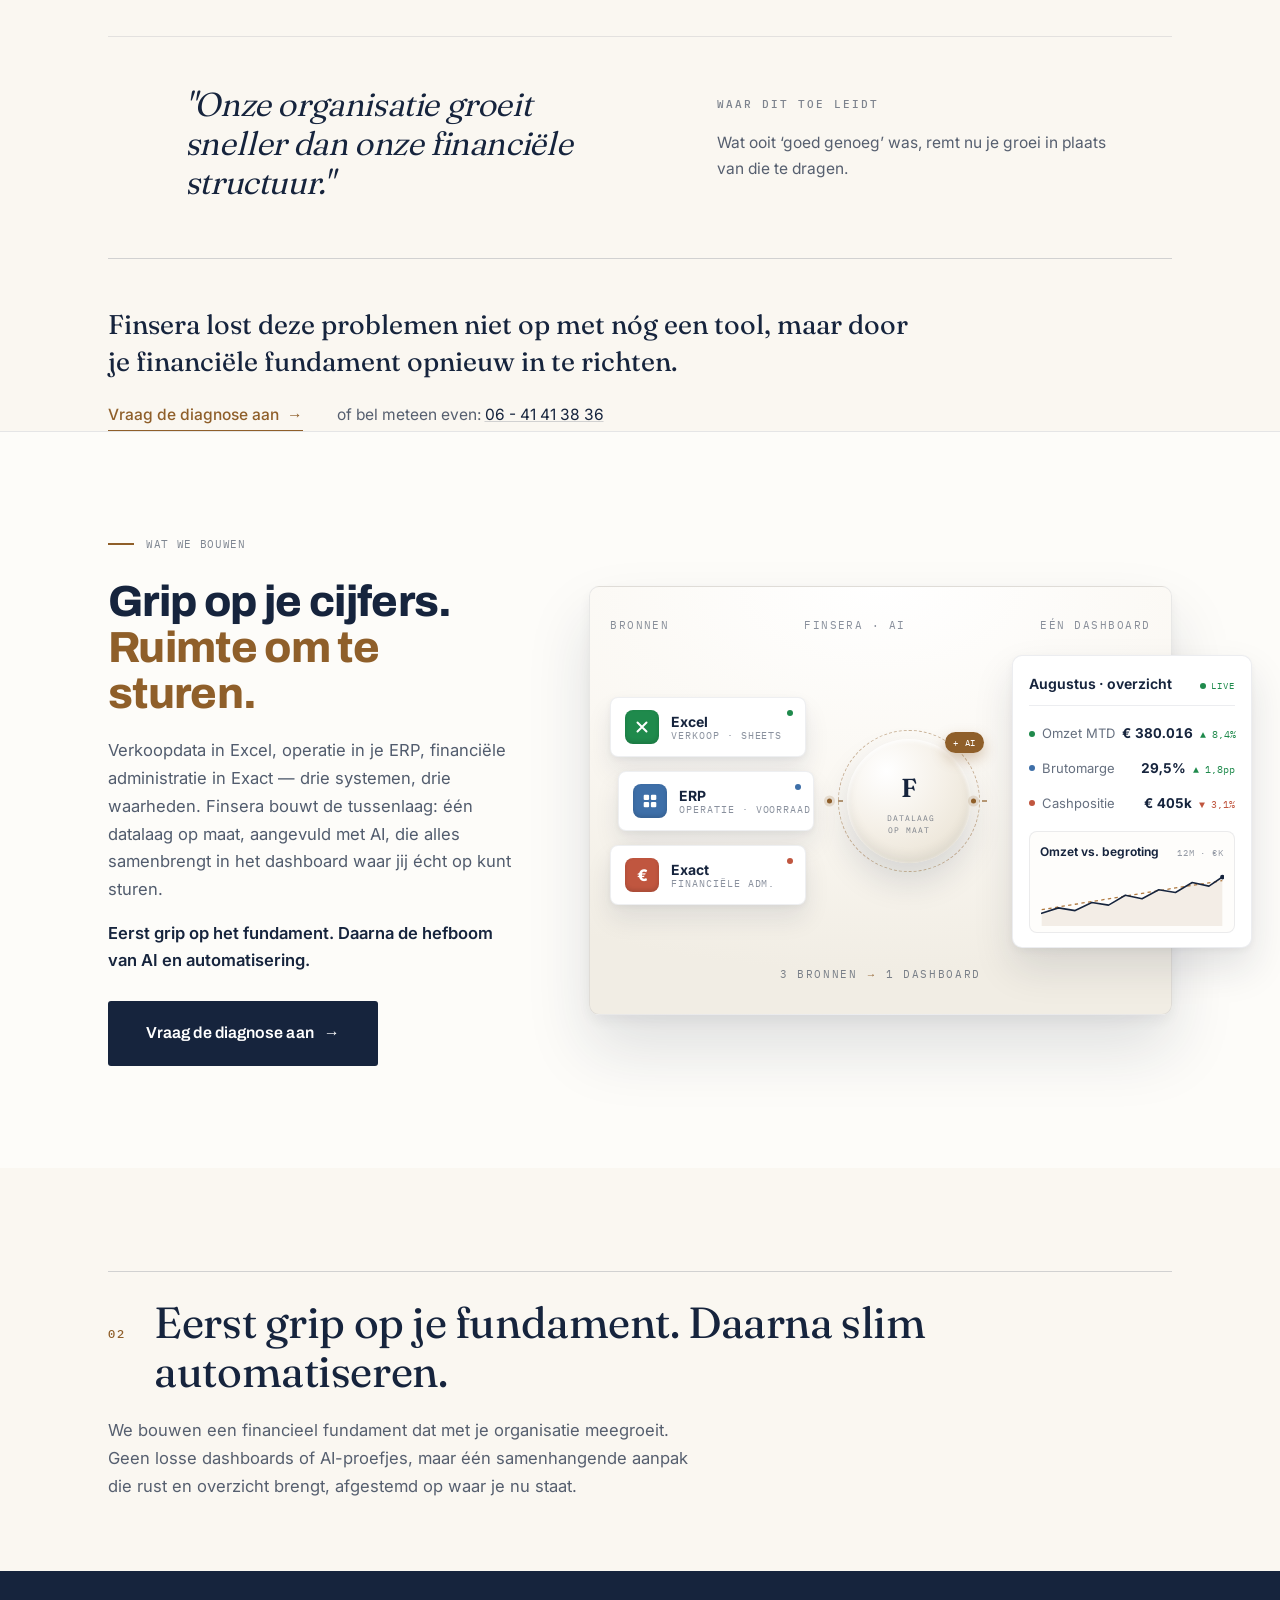
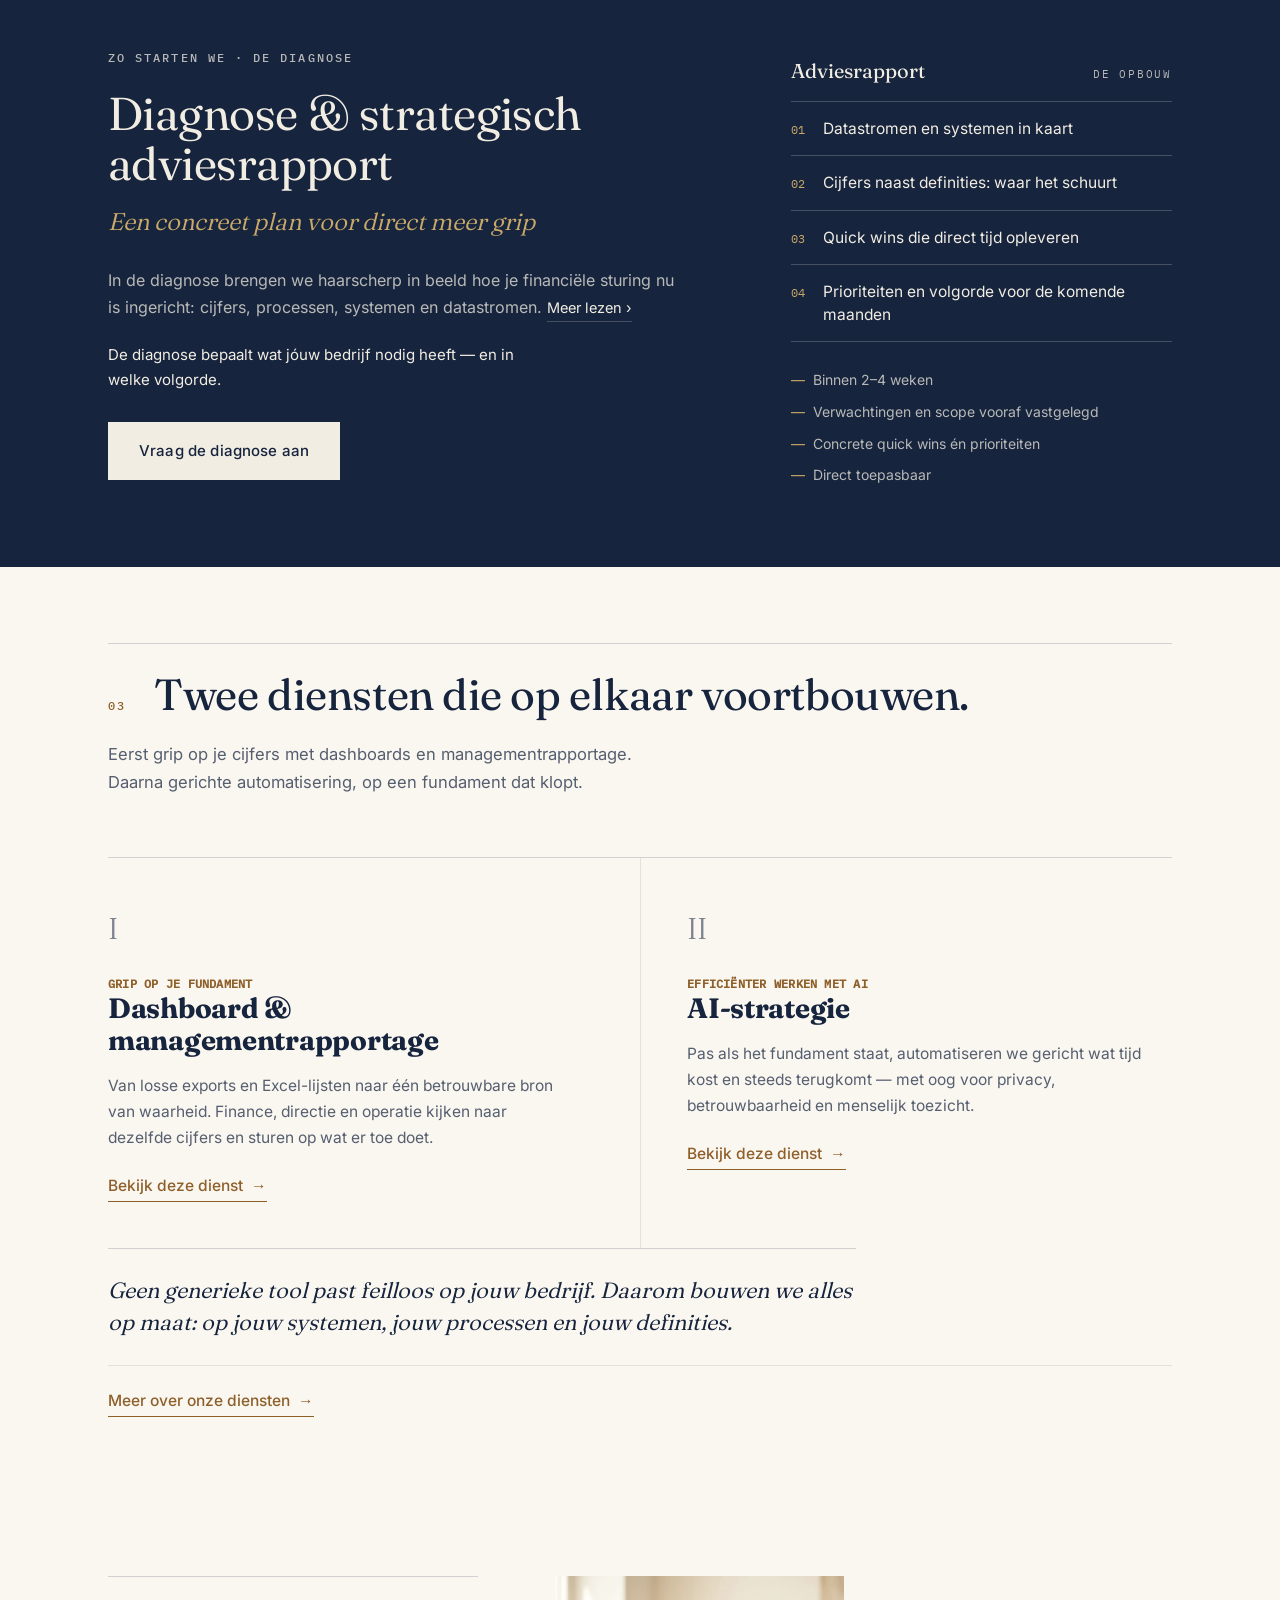
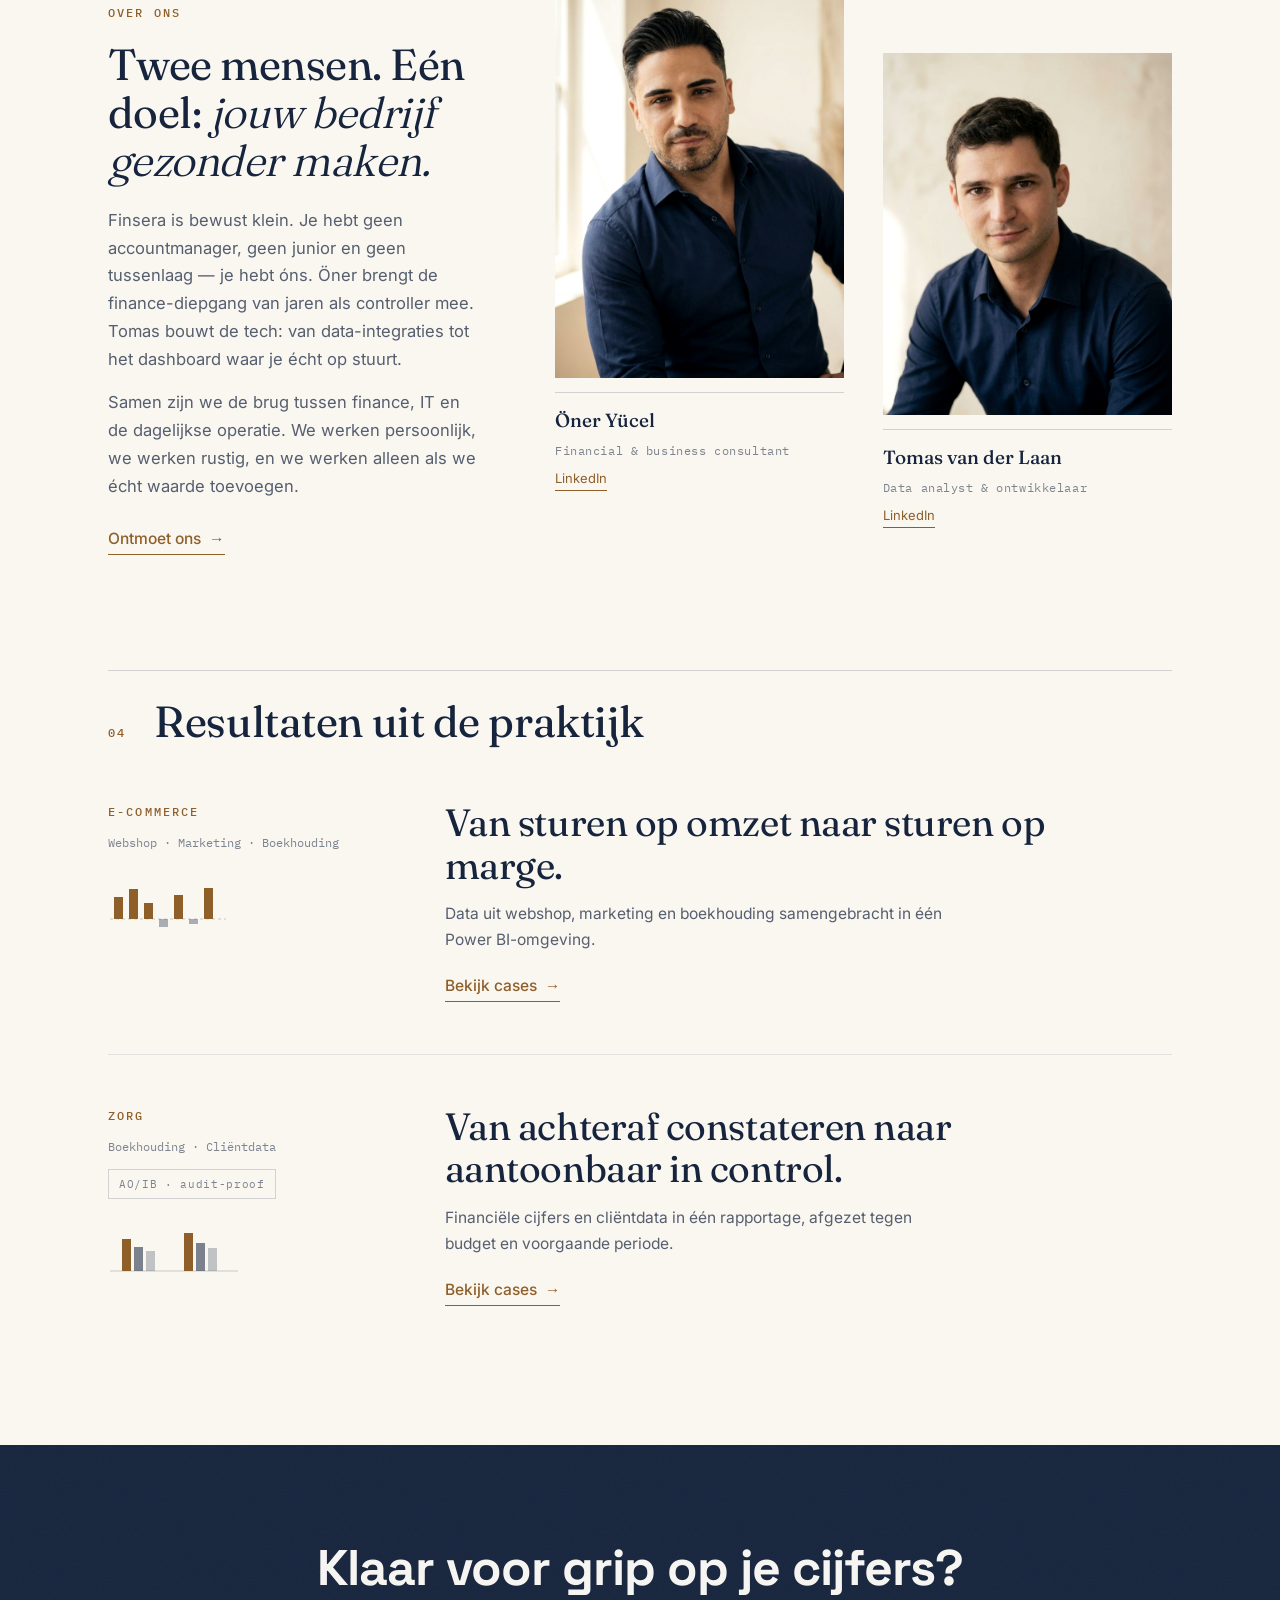
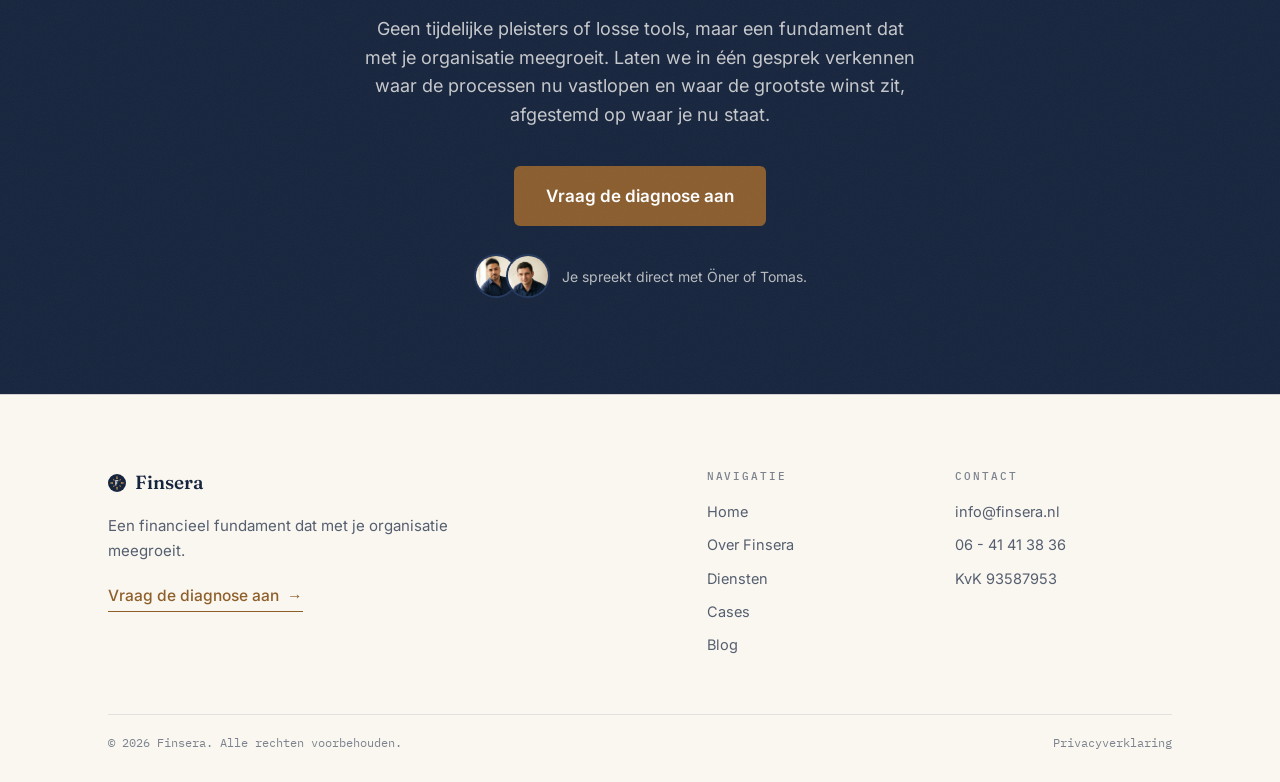
==== commit a299e164: "Hero-preview h3: het datalaag-paneel komt tot leven De sectie stond stil. Nu stroomt de data zichtba" ====
--- a/hero-preview/h3/index.html
+++ b/hero-preview/h3/index.html
@@ -248,15 +248,15 @@
 
             <div class="dl-dash">
               <div class="dl-dash-head"><em data-i18n="dlMonth">Augustus &middot; overzicht</em><span class="dl-live"><i></i>live</span></div>
-              <div class="dl-krow"><span class="dl-kdot" style="background:#1F8A4C"></span><span class="dl-klabel" data-i18n="dlK1">Omzet MTD</span><span class="dl-kval">&euro; 428.910</span><span class="dl-kdelta dl-up">&#9650; 8,4%</span></div>
-              <div class="dl-krow"><span class="dl-kdot" style="background:#3E6FA8"></span><span class="dl-klabel" data-i18n="dlK2">Brutomarge</span><span class="dl-kval">37,2%</span><span class="dl-kdelta dl-up">&#9650; 1,8pp</span></div>
-              <div class="dl-krow"><span class="dl-kdot" style="background:#C0563F"></span><span class="dl-klabel" data-i18n="dlK3">Cashpositie</span><span class="dl-kval">&euro; 612k</span><span class="dl-kdelta dl-down">&#9660; 3,1%</span></div>
+              <div class="dl-krow"><span class="dl-kdot" style="background:#1F8A4C"></span><span class="dl-klabel" data-i18n="dlK1">Omzet MTD</span><span class="dl-kval" data-count="428910" data-pre="&euro; ">&euro; 428.910</span><span class="dl-kdelta dl-up">&#9650; 8,4%</span></div>
+              <div class="dl-krow"><span class="dl-kdot" style="background:#3E6FA8"></span><span class="dl-klabel" data-i18n="dlK2">Brutomarge</span><span class="dl-kval" data-count="37,2" data-post="%">37,2%</span><span class="dl-kdelta dl-up">&#9650; 1,8pp</span></div>
+              <div class="dl-krow"><span class="dl-kdot" style="background:#C0563F"></span><span class="dl-klabel" data-i18n="dlK3">Cashpositie</span><span class="dl-kval" data-count="612" data-pre="&euro; " data-post="k">&euro; 612k</span><span class="dl-kdelta dl-down">&#9660; 3,1%</span></div>
               <div class="dl-chart">
                 <div class="dl-chart-cap"><span data-i18n="dlChart">Omzet vs. begroting</span><span class="dl-chart-meta">12m &middot; &euro;k</span></div>
                 <svg viewBox="0 0 220 64" preserveAspectRatio="none" aria-hidden="true">
                   <path d="M2 50 L22 44 L42 47 L62 38 L82 41 L102 30 L122 34 L142 24 L162 27 L182 16 L202 20 L218 10 L218 64 L2 64 Z" fill="rgba(143,95,42,0.10)"/>
                   <path d="M2 46 L42 40 L82 34 L122 28 L162 22 L218 14" fill="none" stroke="#B0793F" stroke-width="1.4" stroke-dasharray="4 4"/>
-                  <path d="M2 50 L22 44 L42 47 L62 38 L82 41 L102 30 L122 34 L142 24 L162 27 L182 16 L202 20 L218 10" fill="none" stroke="#16243D" stroke-width="1.8" stroke-linecap="round" stroke-linejoin="round"/>
+                  <path class="dl-line" d="M2 50 L22 44 L42 47 L62 38 L82 41 L102 30 L122 34 L142 24 L162 27 L182 16 L202 20 L218 10" fill="none" stroke="#16243D" stroke-width="1.8" stroke-linecap="round" stroke-linejoin="round"/>
                   <circle cx="218" cy="10" r="2.6" fill="#16243D"/>
                 </svg>
               </div>
@@ -476,6 +476,55 @@
 
 <script src="js/reveal.js"></script>
 <script src="js/app.js"></script>
+<!-- Het datalaag-paneel komt één keer tot leven zodra het in beeld scrolt:
+     onderdelen rijzen op, de grafieklijn tekent zich, de kengetallen tellen
+     op. Daarna blijft alleen de rustige stroom over. -->
+<script>
+(function () {
+  var panel = document.querySelector('.dl-panel');
+  if (!panel) return;
+  var still = false;
+  try { still = window.matchMedia('(prefers-reduced-motion: reduce)').matches; } catch (e) {}
+  if (still || !('IntersectionObserver' in window)) { panel.classList.add('is-live'); return; }
+
+  function tel(el) {
+    var doel = el.getAttribute('data-count');
+    if (!doel) return;
+    var decimalen = doel.indexOf(',') > -1 ? doel.split(',')[1].length : 0;
+    var eind = parseFloat(doel.replace('.', '').replace(',', '.'));
+    var pre = el.getAttribute('data-pre') || '', post = el.getAttribute('data-post') || '';
+    var slot = el.textContent, start = null, duur = 1100;
+    function toon(v) {
+      var t = v.toFixed(decimalen).replace('.', ',');
+      var d = t.split(','), heel = d[0].replace(/\B(?=(\d{3})+(?!\d))/g, '.');
+      el.textContent = pre + (d.length > 1 ? heel + ',' + d[1] : heel) + post;
+    }
+    function stap(ts) {
+      if (!start) start = ts;
+      var p = Math.min(1, (ts - start) / duur);
+      toon(eind * (1 - Math.pow(1 - p, 3)));
+      if (p < 1) requestAnimationFrame(stap); else el.textContent = slot;
+    }
+    toon(0);
+    requestAnimationFrame(stap);
+  }
+
+  var io = new IntersectionObserver(function (rijen) {
+    rijen.forEach(function (rij) {
+      if (!rij.isIntersecting) return;
+      panel.classList.add('is-live');
+      setTimeout(function () {
+        panel.querySelectorAll('.dl-kval[data-count]').forEach(function (el, i) {
+          setTimeout(function () { tel(el); }, i * 110);
+        });
+      }, 550);
+      io.disconnect();
+    });
+  }, { threshold: 0.3 });
+  io.observe(panel);
+})();
+</script>
+
 <!-- Vercel Web Analytics: cookieloos en geaggregeerd, dus geen cookiebanner nodig.
      Aanzetten in Vercel: Project -> Analytics. Zonder dat blijft dit een 404 zonder effect. -->
 <script defer src="/_vercel/insights/script.js"></script>
--- a/hero-preview/h3/css/styles.css
+++ b/hero-preview/h3/css/styles.css
@@ -1767,3 +1767,69 @@
   .dl-src:nth-child(2) { transform: translateX(6px); }
   .dl-panel { padding-left: clamp(14px, 1.6vw, 22px); padding-right: clamp(14px, 1.6vw, 22px); }
 }
+
+/* ============================== DL: leven in het paneel ==================
+   De data moet zichtbaar stromen: marcherende stippels van bron naar
+   datalaag, een langzaam draaiende ring, een ademende schijf en cijfers
+   die één keer optellen. Alles staat uit onder prefers-reduced-motion. */
+@media (prefers-reduced-motion: no-preference) {
+
+  /* stippellijnen als marcherende stroom (border → achtergrond zodat hij beweegt) */
+  .dl-wire { border-top: 0; height: 2px; border-radius: 2px;
+    background-image: repeating-linear-gradient(90deg, rgba(143,95,42,.62) 0 5px, transparent 5px 11px);
+    background-size: 11px 2px; }
+  .dl-wire--in  { animation: dlFlow 1.1s linear infinite; }
+  .dl-wire--out { animation: dlFlow 1.1s linear infinite .25s; }
+  @keyframes dlFlow { to { background-position-x: 11px; } }
+
+  /* pakketje dat over de inkomende lijn naar de schijf reist */
+  .dl-wire--in::after, .dl-wire--out::after {
+    content: ""; position: absolute; top: 50%; width: 5px; height: 5px; border-radius: 999px;
+    background: #8F5F2A; box-shadow: 0 0 0 3px rgba(143,95,42,.16);
+    transform: translateY(-50%); }
+  .dl-wire--in::after  { animation: dlPacketIn 2.6s cubic-bezier(.4,0,.2,1) infinite; }
+  .dl-wire--out::after { animation: dlPacketOut 2.6s cubic-bezier(.4,0,.2,1) infinite 1.3s; }
+  @keyframes dlPacketIn  { 0% { left: -2px; opacity: 0; } 15% { opacity: 1; } 75%, 100% { left: 100%; opacity: 0; } }
+  @keyframes dlPacketOut { 0% { left: -2px; opacity: 0; } 15% { opacity: 1; } 75%, 100% { left: 100%; opacity: 0; } }
+
+  /* de ring draait traag; de schijf ademt licht */
+  .dl-core-ring { animation: dlSpin 26s linear infinite; }
+  @keyframes dlSpin { to { transform: rotate(360deg); } }
+  .dl-core { animation: dlBreathe 6s ease-in-out infinite; }
+  @keyframes dlBreathe {
+    0%, 100% { box-shadow: 0 18px 34px rgba(22,36,61,.14), inset 0 2px 4px #fff, inset 0 -6px 12px rgba(22,36,61,.07); }
+    50%      { box-shadow: 0 20px 40px rgba(143,95,42,.20), inset 0 2px 4px #fff, inset 0 -6px 12px rgba(22,36,61,.07); }
+  }
+  .dl-core-ai { animation: dlChip 6s ease-in-out infinite; }
+  @keyframes dlChip { 0%, 100% { transform: translateY(0); } 50% { transform: translateY(-2px); } }
+
+  /* bronnen: elk stipje licht om beurten op — er komt data binnen */
+  .dl-src-dot { animation: dlPing 3.6s ease-in-out infinite; }
+  .dl-src:nth-child(2) .dl-src-dot { animation-delay: 1.2s; }
+  .dl-src:nth-child(3) .dl-src-dot { animation-delay: 2.4s; }
+  @keyframes dlPing { 0%, 70%, 100% { opacity: .45; transform: scale(1); } 12% { opacity: 1; transform: scale(1.5); } }
+
+  /* live-lampje in het dashboard */
+  .dl-live i { animation: dlPing 2.4s ease-in-out infinite; }
+
+  /* brontegel reageert op aanwijzen */
+  .dl-src { transition: transform .22s cubic-bezier(.4,0,.2,1), box-shadow .22s ease; }
+  .dl-src:hover { transform: translateY(-3px); box-shadow: 0 20px 34px rgba(22,36,61,.13), 0 3px 8px rgba(22,36,61,.06); }
+  .dl-src:nth-child(2):hover { transform: translateX(6px) translateY(-3px); }
+
+  /* eenmalige entree zodra de sectie in beeld komt */
+  .dl-panel .dl-src, .dl-panel .dl-corewrap, .dl-panel .dl-dash { opacity: 0; transform: translateY(12px); }
+  .dl-panel.is-live .dl-src, .dl-panel.is-live .dl-corewrap, .dl-panel.is-live .dl-dash {
+    opacity: 1; transform: none; transition: opacity .6s ease, transform .6s cubic-bezier(.22,1,.36,1); }
+  .dl-panel.is-live .dl-src:nth-child(2) { transform: translateX(8px); transition-delay: .1s; }
+  .dl-panel.is-live .dl-src:nth-child(3) { transition-delay: .2s; }
+  .dl-panel.is-live .dl-corewrap { transition-delay: .3s; }
+  .dl-panel.is-live .dl-dash { transition-delay: .45s; }
+
+  /* de grafieklijn tekent zichzelf één keer */
+  .dl-panel.is-live .dl-chart .dl-line { stroke-dasharray: 300; stroke-dashoffset: 300; animation: dlDraw 1.4s ease-out .7s forwards; }
+  @keyframes dlDraw { to { stroke-dashoffset: 0; } }
+}
+
+/* het pakketje reist binnen zijn eigen lijn, niet over het hele blok */
+.dl-wire { position: relative; }
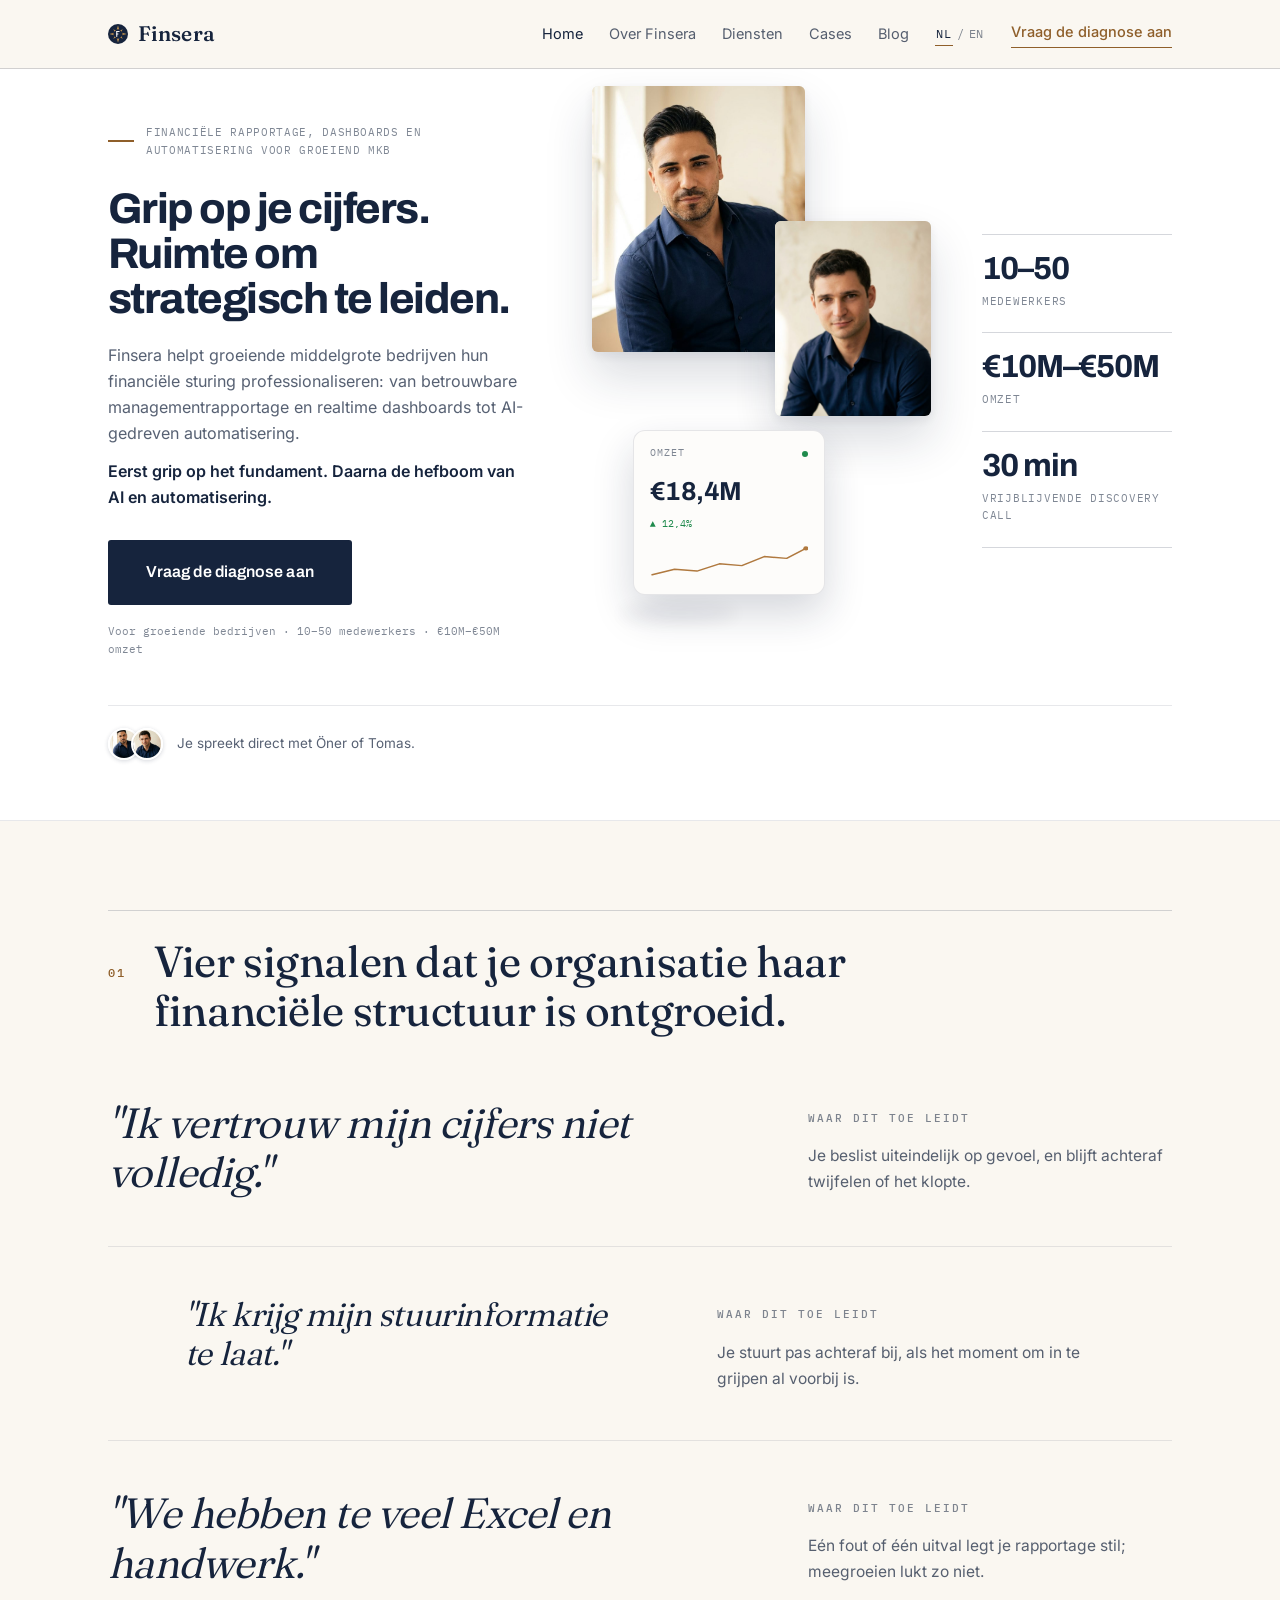
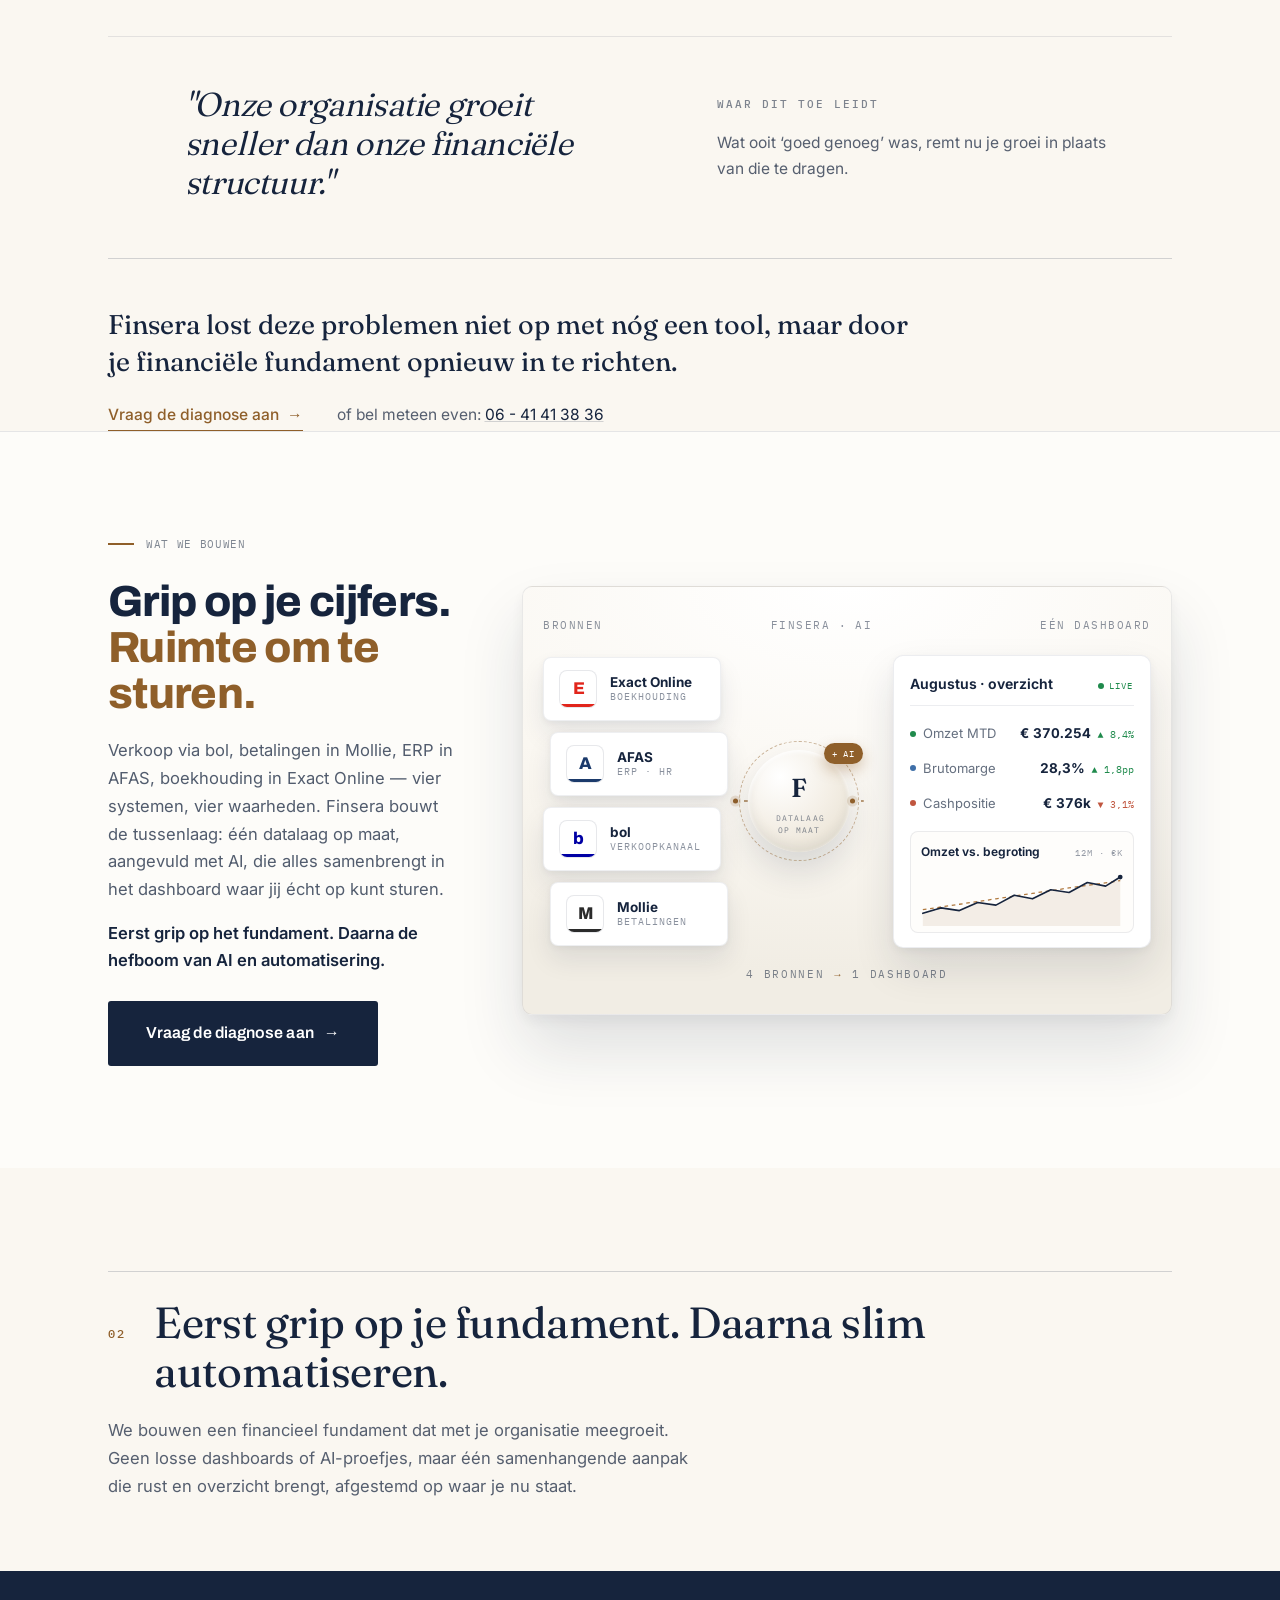
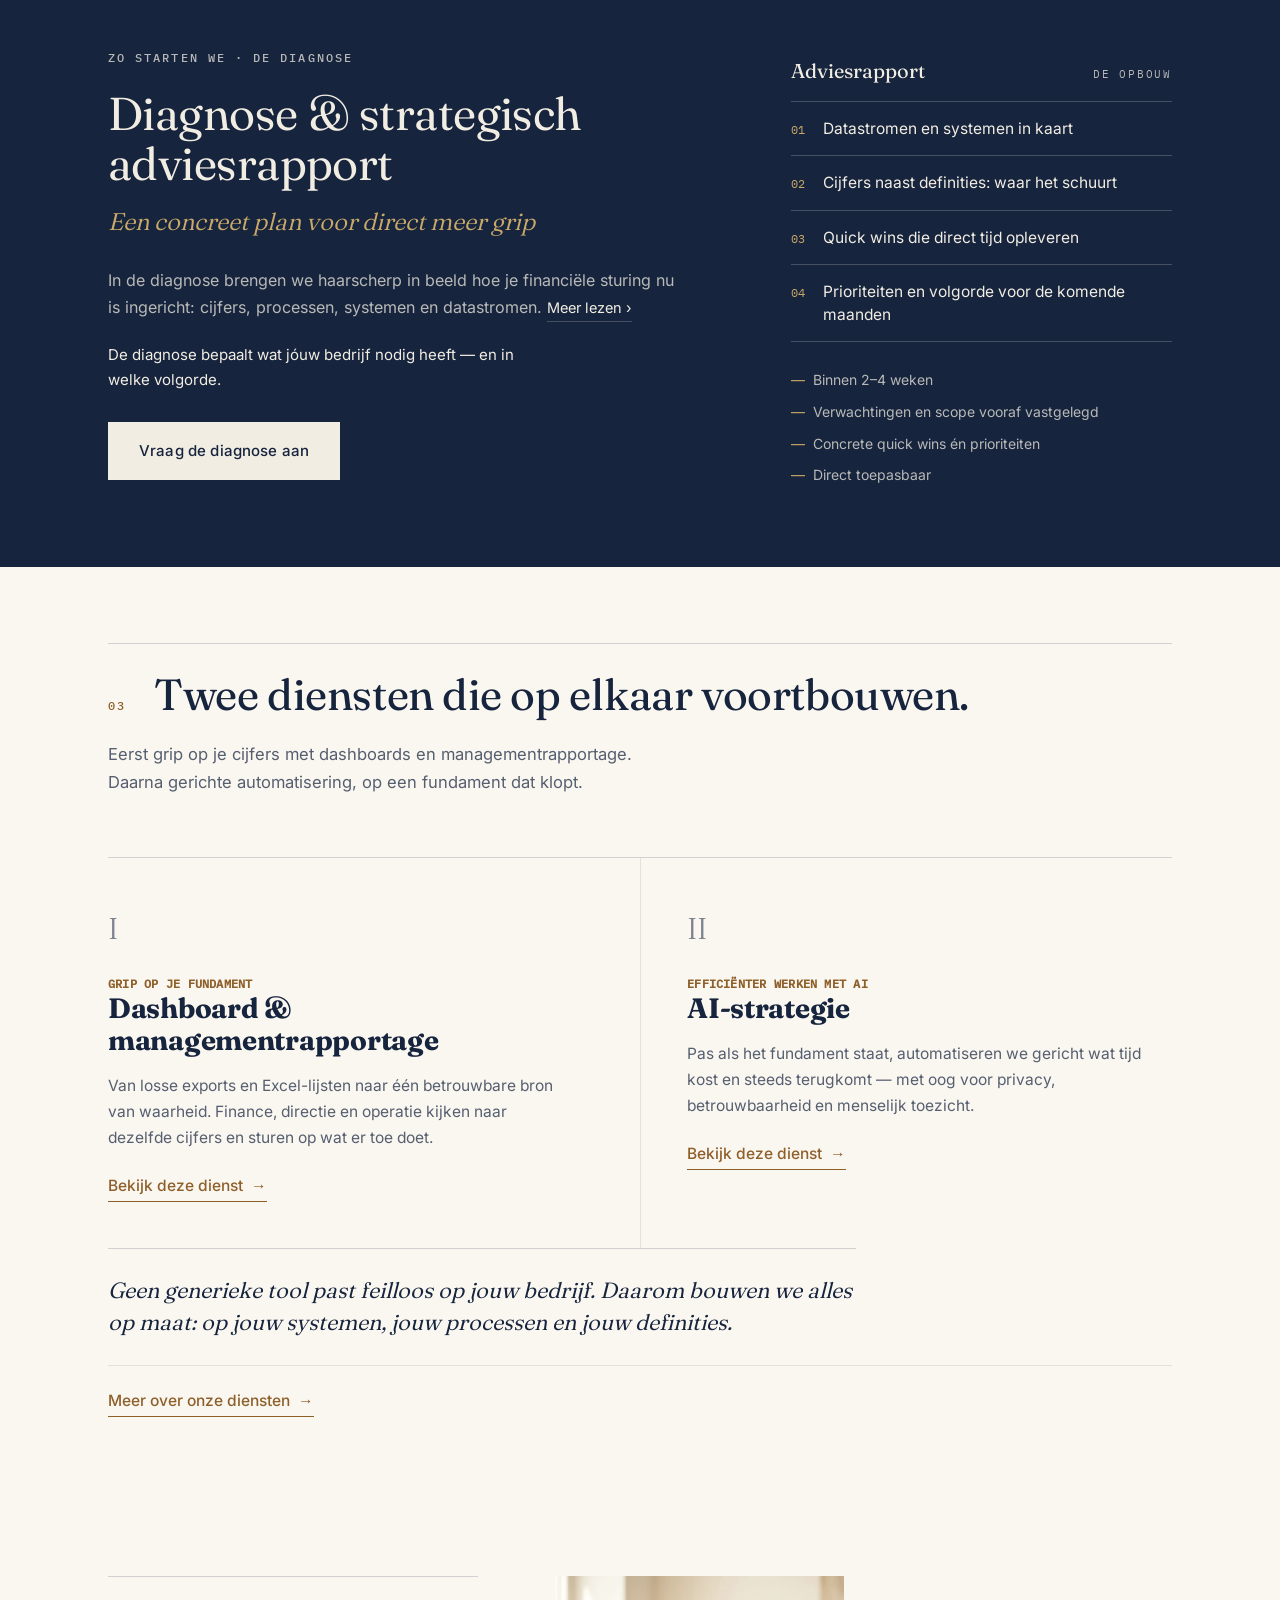
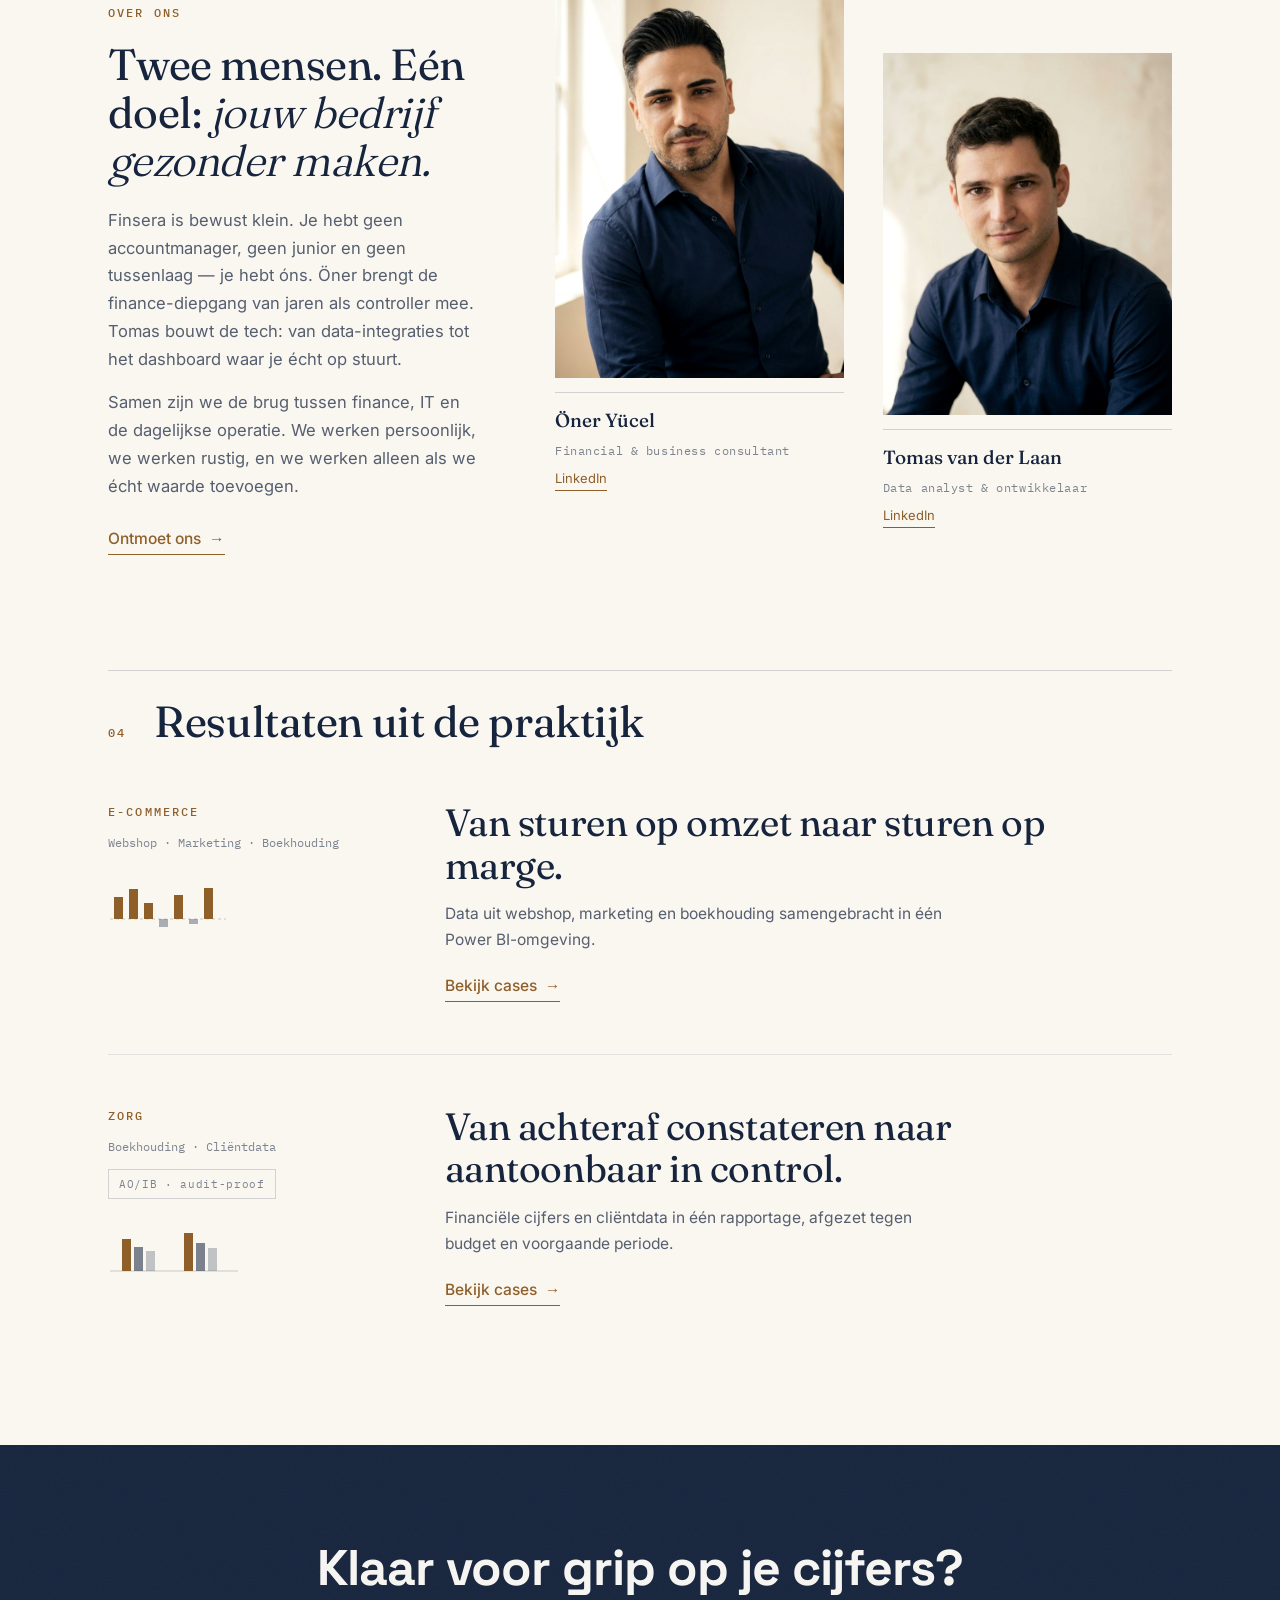
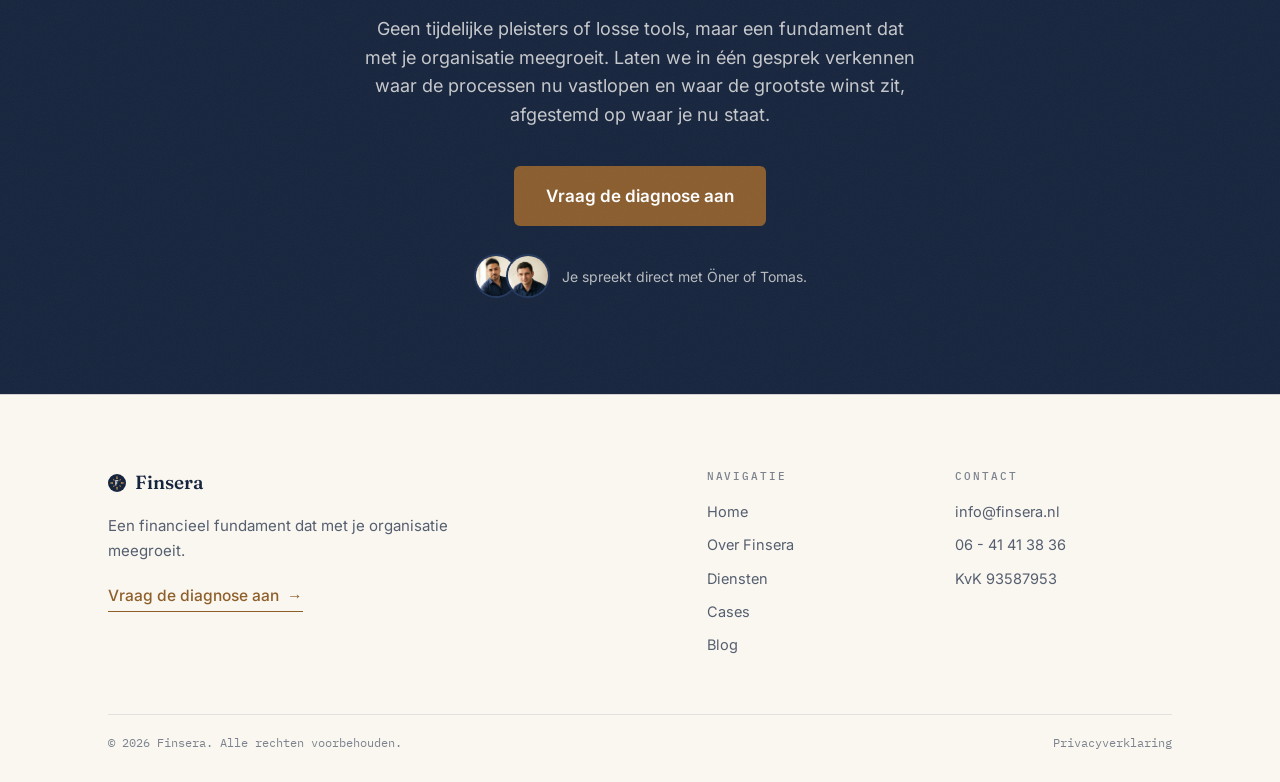
==== commit 7ede261a: "Hero-preview h3: rustiger, en echte bronnen met logo-slot Het paneel was te druk. Alle knipperende e" ====
--- a/hero-preview/h3/index.html
+++ b/hero-preview/h3/index.html
@@ -205,7 +205,7 @@
       <div class="dl-copy">
         <p class="hm-kicker"><span class="hm-kicker-rule" aria-hidden="true"></span><span data-i18n="dlEyebrow">Wat we bouwen</span></p>
         <h2 class="dl-h2"><span data-i18n="dlTitleA">Grip op je cijfers.</span> <span class="dl-h2-accent" data-i18n="dlTitleB">Ruimte om te sturen.</span></h2>
-        <p class="dl-body" data-i18n="dlBody">Verkoopdata in Excel, operatie in je ERP, financi&euml;le administratie in Exact &mdash; drie systemen, drie waarheden. Finsera bouwt de tussenlaag: &eacute;&eacute;n datalaag op maat, aangevuld met AI, die alles samenbrengt in het dashboard waar jij &eacute;cht op kunt sturen.</p>
+        <p class="dl-body" data-i18n="dlBody">Verkoop via bol, betalingen in Mollie, ERP in AFAS, boekhouding in Exact Online &mdash; vier systemen, vier waarheden. Finsera bouwt de tussenlaag: &eacute;&eacute;n datalaag op maat, aangevuld met AI, die alles samenbrengt in het dashboard waar jij &eacute;cht op kunt sturen.</p>
         <p class="dl-lead" data-i18n="heroSubLead">Eerst grip op het fundament. Daarna de hefboom van AI en automatisering.</p>
         <a href="Contact.html" class="hm-btn dl-btn"><span data-i18n="heroCta1">Vraag de diagnose aan</span> <span aria-hidden="true">&rarr;</span></a>
       </div>
@@ -218,20 +218,24 @@
           </div>
           <div class="dl-flow">
             <div class="dl-sources">
-              <div class="dl-src">
-                <span class="dl-src-ic dl-src-ic--xl" aria-hidden="true"><svg viewBox="0 0 20 20" width="18" height="18" fill="none" stroke="#fff" stroke-width="2.2" stroke-linecap="round"><path d="M5 5l10 10M15 5L5 15"/></svg></span>
-                <span class="dl-src-tx"><strong>Excel</strong><em data-i18n="dlSrc1">verkoop &middot; sheets</em></span>
-                <span class="dl-src-dot" style="background:#1F8A4C"></span>
+              <!-- Bronnen. Elke tegel heeft een leeg <img>-slot: zet daar het
+                   officiële logobestand in (img/bron/<naam>.svg) en de
+                   naamtegel verdwijnt automatisch achter het logo. -->
+              <div class="dl-src" style="--merk:#E1251B">
+                <span class="dl-src-ic" aria-hidden="true"><img class="dl-src-logo" alt="" hidden><span class="dl-src-wm">E</span></span>
+                <span class="dl-src-tx"><strong>Exact Online</strong><em data-i18n="dlSrc1">boekhouding</em></span>
               </div>
-              <div class="dl-src">
-                <span class="dl-src-ic dl-src-ic--erp" aria-hidden="true"><svg viewBox="0 0 20 20" width="18" height="18" fill="#fff"><rect x="3" y="3" width="6" height="6" rx="1.2"/><rect x="11" y="3" width="6" height="6" rx="1.2"/><rect x="3" y="11" width="6" height="6" rx="1.2"/><rect x="11" y="11" width="6" height="6" rx="1.2"/></svg></span>
-                <span class="dl-src-tx"><strong>ERP</strong><em data-i18n="dlSrc2">operatie &middot; voorraad</em></span>
-                <span class="dl-src-dot" style="background:#3E6FA8"></span>
+              <div class="dl-src" style="--merk:#1B3A6B">
+                <span class="dl-src-ic" aria-hidden="true"><img class="dl-src-logo" alt="" hidden><span class="dl-src-wm">A</span></span>
+                <span class="dl-src-tx"><strong>AFAS</strong><em data-i18n="dlSrc2">ERP &middot; HR</em></span>
               </div>
-              <div class="dl-src">
-                <span class="dl-src-ic dl-src-ic--ex" aria-hidden="true"><span class="dl-src-eur">&euro;</span></span>
-                <span class="dl-src-tx"><strong>Exact</strong><em data-i18n="dlSrc3">financi&euml;le adm.</em></span>
-                <span class="dl-src-dot" style="background:#C0563F"></span>
+              <div class="dl-src" style="--merk:#0000A4">
+                <span class="dl-src-ic" aria-hidden="true"><img class="dl-src-logo" alt="" hidden><span class="dl-src-wm">b</span></span>
+                <span class="dl-src-tx"><strong>bol</strong><em data-i18n="dlSrc3">verkoopkanaal</em></span>
+              </div>
+              <div class="dl-src" style="--merk:#2B2B2B">
+                <span class="dl-src-ic" aria-hidden="true"><img class="dl-src-logo" alt="" hidden><span class="dl-src-wm">M</span></span>
+                <span class="dl-src-tx"><strong>Mollie</strong><em data-i18n="dlSrc4">betalingen</em></span>
               </div>
             </div>
 
@@ -262,7 +266,7 @@
               </div>
             </div>
           </div>
-          <p class="dl-foot" aria-hidden="true"><span data-i18n="dlFootA">3 bronnen</span> <span class="dl-foot-arrow">&rarr;</span> <span data-i18n="dlFootB">1 dashboard</span></p>
+          <p class="dl-foot" aria-hidden="true"><span data-i18n="dlFootA">4 bronnen</span> <span class="dl-foot-arrow">&rarr;</span> <span data-i18n="dlFootB">1 dashboard</span></p>
         </div>
       </div>
     </div>
--- a/hero-preview/h3/css/styles.css
+++ b/hero-preview/h3/css/styles.css
@@ -1833,3 +1833,83 @@
 
 /* het pakketje reist binnen zijn eigen lijn, niet over het hele blok */
 .dl-wire { position: relative; }
+
+/* ============ DL: rustiger, en merktegels met logo-slot ==================
+   Alle knipperende en pulserende elementen zijn eruit. Wat overblijft is
+   één trage, doorlopende stroom van bron naar dashboard — verder staat
+   het paneel stil. */
+@media (prefers-reduced-motion: no-preference) {
+  /* uit: bronstipjes, live-lampje, ademende schijf, deinend AI-chipje, draaiende ring */
+  .dl-src-dot, .dl-live i, .dl-core, .dl-core-ai, .dl-core-ring { animation: none !important; }
+  .dl-core { box-shadow: 0 18px 34px rgba(22,36,61,.14), inset 0 2px 4px #fff, inset 0 -6px 12px rgba(22,36,61,.07); }
+
+  /* de stroom: traag en met pauze, één pakketje tegelijk */
+  .dl-wire--in  { animation: dlFlow 2.6s linear infinite; }
+  .dl-wire--out { animation: dlFlow 2.6s linear infinite .6s; }
+  .dl-wire--in::after  { animation: dlPacketIn 5.2s cubic-bezier(.45,0,.25,1) infinite; }
+  .dl-wire--out::after { animation: dlPacketOut 5.2s cubic-bezier(.45,0,.25,1) infinite 1.1s; }
+  @keyframes dlPacketIn  { 0% { left: -2px; opacity: 0; } 8% { opacity: 1; } 34% { left: 100%; opacity: 0; } 100% { left: 100%; opacity: 0; } }
+  @keyframes dlPacketOut { 0% { left: -2px; opacity: 0; } 8% { opacity: 1; } 34% { left: 100%; opacity: 0; } 100% { left: 100%; opacity: 0; } }
+}
+
+/* merktegels: vierkant logovlak met de merkkleur als dunne accentrand */
+.dl-src-dot { display: none; }
+.dl-src { gap: 13px; padding: 12px 15px; }
+.dl-src-ic { position: relative; width: 38px; height: 38px; border-radius: 8px; background: #fff;
+  border: 1px solid rgba(22,36,61,.10); box-shadow: none; overflow: hidden; }
+.dl-src-ic::after { content: ""; position: absolute; left: 0; right: 0; bottom: 0; height: 3px; background: var(--merk, #8F5F2A); }
+.dl-src-logo { width: 100%; height: 100%; object-fit: contain; padding: 6px; }
+.dl-src-logo:not([hidden]) + .dl-src-wm { display: none; }
+.dl-src-wm { font-family: 'Archivo', var(--sans); font-weight: 780; font-size: 13px; letter-spacing: -0.02em;
+  color: var(--merk, #16243D); line-height: 1; }
+.dl-src-tx strong { font-size: 13.5px; }
+.dl-sources { gap: 11px; }
+@media (min-width: 981px) {
+  .dl-src:nth-child(2), .dl-src:nth-child(4) { transform: translateX(7px); }
+  .dl-src:nth-child(2):hover, .dl-src:nth-child(4):hover { transform: translateX(7px) translateY(-3px); }
+  .dl-panel.is-live .dl-src:nth-child(2), .dl-panel.is-live .dl-src:nth-child(4) { transform: translateX(7px); }
+  .dl-panel.is-live .dl-src:nth-child(4) { transition-delay: .3s; }
+  .dl-panel.is-live .dl-corewrap { transition-delay: .4s; }
+  .dl-panel.is-live .dl-dash { transition-delay: .55s; }
+}
+@media (max-width: 980px) {
+  .dl-sources { flex-wrap: wrap; }
+  .dl-src { flex: 1 1 44%; }
+}
+
+/* dl desktop: het paneel krijgt meer breedte en elke kolom een ondergrens,
+   zodat de datalaag-schijf niet meer wordt platgedrukt door vier tegels. */
+@media (min-width: 981px) {
+  .dl-grid { grid-template-columns: minmax(0, 4.2fr) minmax(0, 7.8fr); }
+  .dl-flow { grid-template-columns: minmax(178px, 0.8fr) minmax(148px, auto) minmax(238px, 1.25fr); gap: 12px; }
+  .dl-core { width: clamp(92px, 8vw, 112px); }
+  .dl-wire { width: clamp(8px, 1.1vw, 17px); }
+}
+
+/* logoplaatshouder: één letter in de merkkleur, netjes gecentreerd.
+   Zodra het echte logobestand in het <img>-slot staat, verdwijnt hij. */
+.dl-src-wm { font-size: 17px; font-weight: 800; }
+.dl-src-ic { display: inline-flex; align-items: center; justify-content: center; }
+
+/* het lege logo-slot mag niet meetellen: de generieke img-regel
+   (display:block) verslaat anders het hidden-attribuut. */
+.dl-src-logo[hidden] { display: none !important; }
+
+/* mobiel: de stroom loopt van boven naar beneden, zonder de hele
+   kern te kantelen (dat zette het AI-chipje op zijn kant). */
+@media (max-width: 980px) {
+  .dl-corewrap { transform: none; flex-direction: column; align-items: center; gap: 0; margin: 2px 0; }
+  .dl-corewrap .dl-core { transform: none; }
+  .dl-wire { width: 2px; height: 22px; border-top: 0;
+    background-image: repeating-linear-gradient(180deg, rgba(143,95,42,.62) 0 5px, transparent 5px 11px);
+    background-size: 2px 11px; }
+  .dl-wire--in::after, .dl-wire--out::after { left: 50%; top: auto; transform: translateX(-50%); }
+}
+@media (max-width: 980px) and (prefers-reduced-motion: no-preference) {
+  .dl-wire--in, .dl-wire--out { animation: dlFlowY 2.6s linear infinite; }
+  .dl-wire--out { animation-delay: .6s; }
+  @keyframes dlFlowY { to { background-position-y: 11px; } }
+  .dl-wire--in::after  { animation: dlPacketY 5.2s cubic-bezier(.45,0,.25,1) infinite; }
+  .dl-wire--out::after { animation: dlPacketY 5.2s cubic-bezier(.45,0,.25,1) infinite 1.1s; }
+  @keyframes dlPacketY { 0% { top: -2px; opacity: 0; } 8% { opacity: 1; } 34% { top: 100%; opacity: 0; } 100% { top: 100%; opacity: 0; } }
+}
